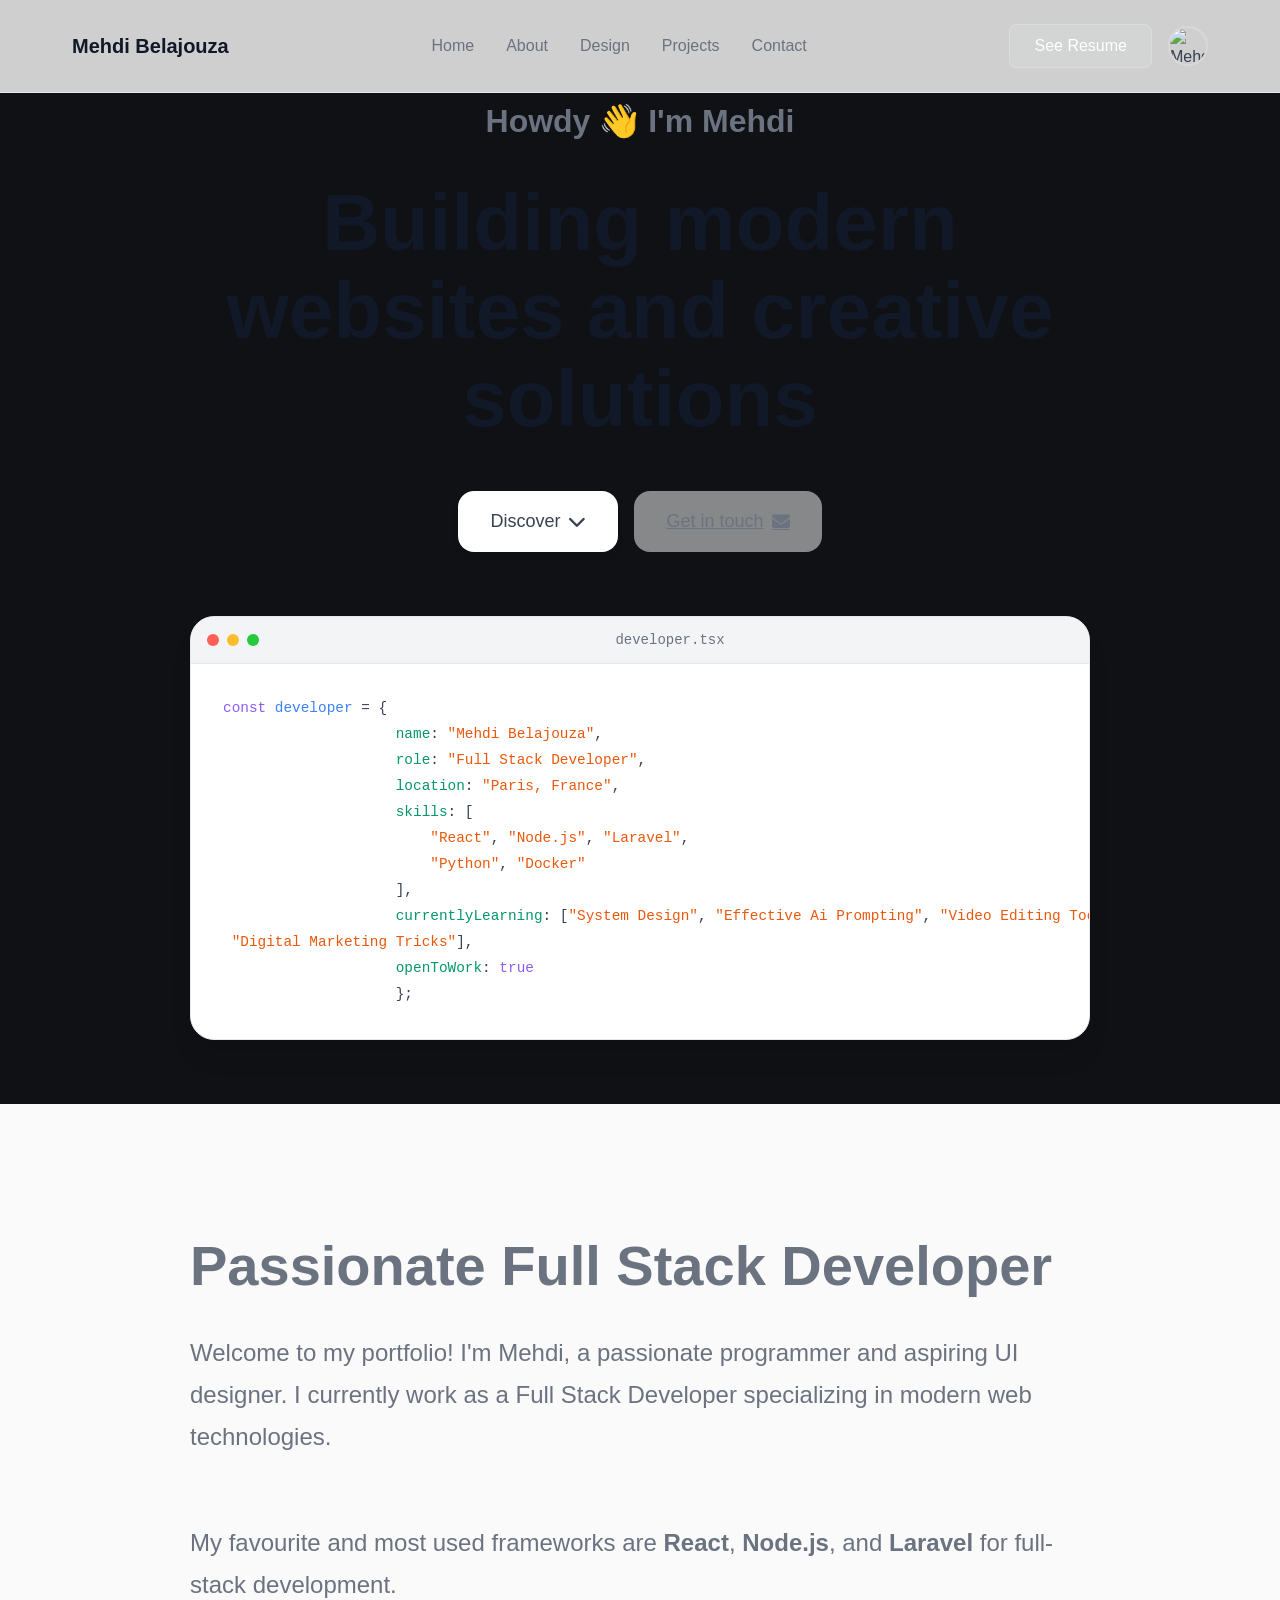
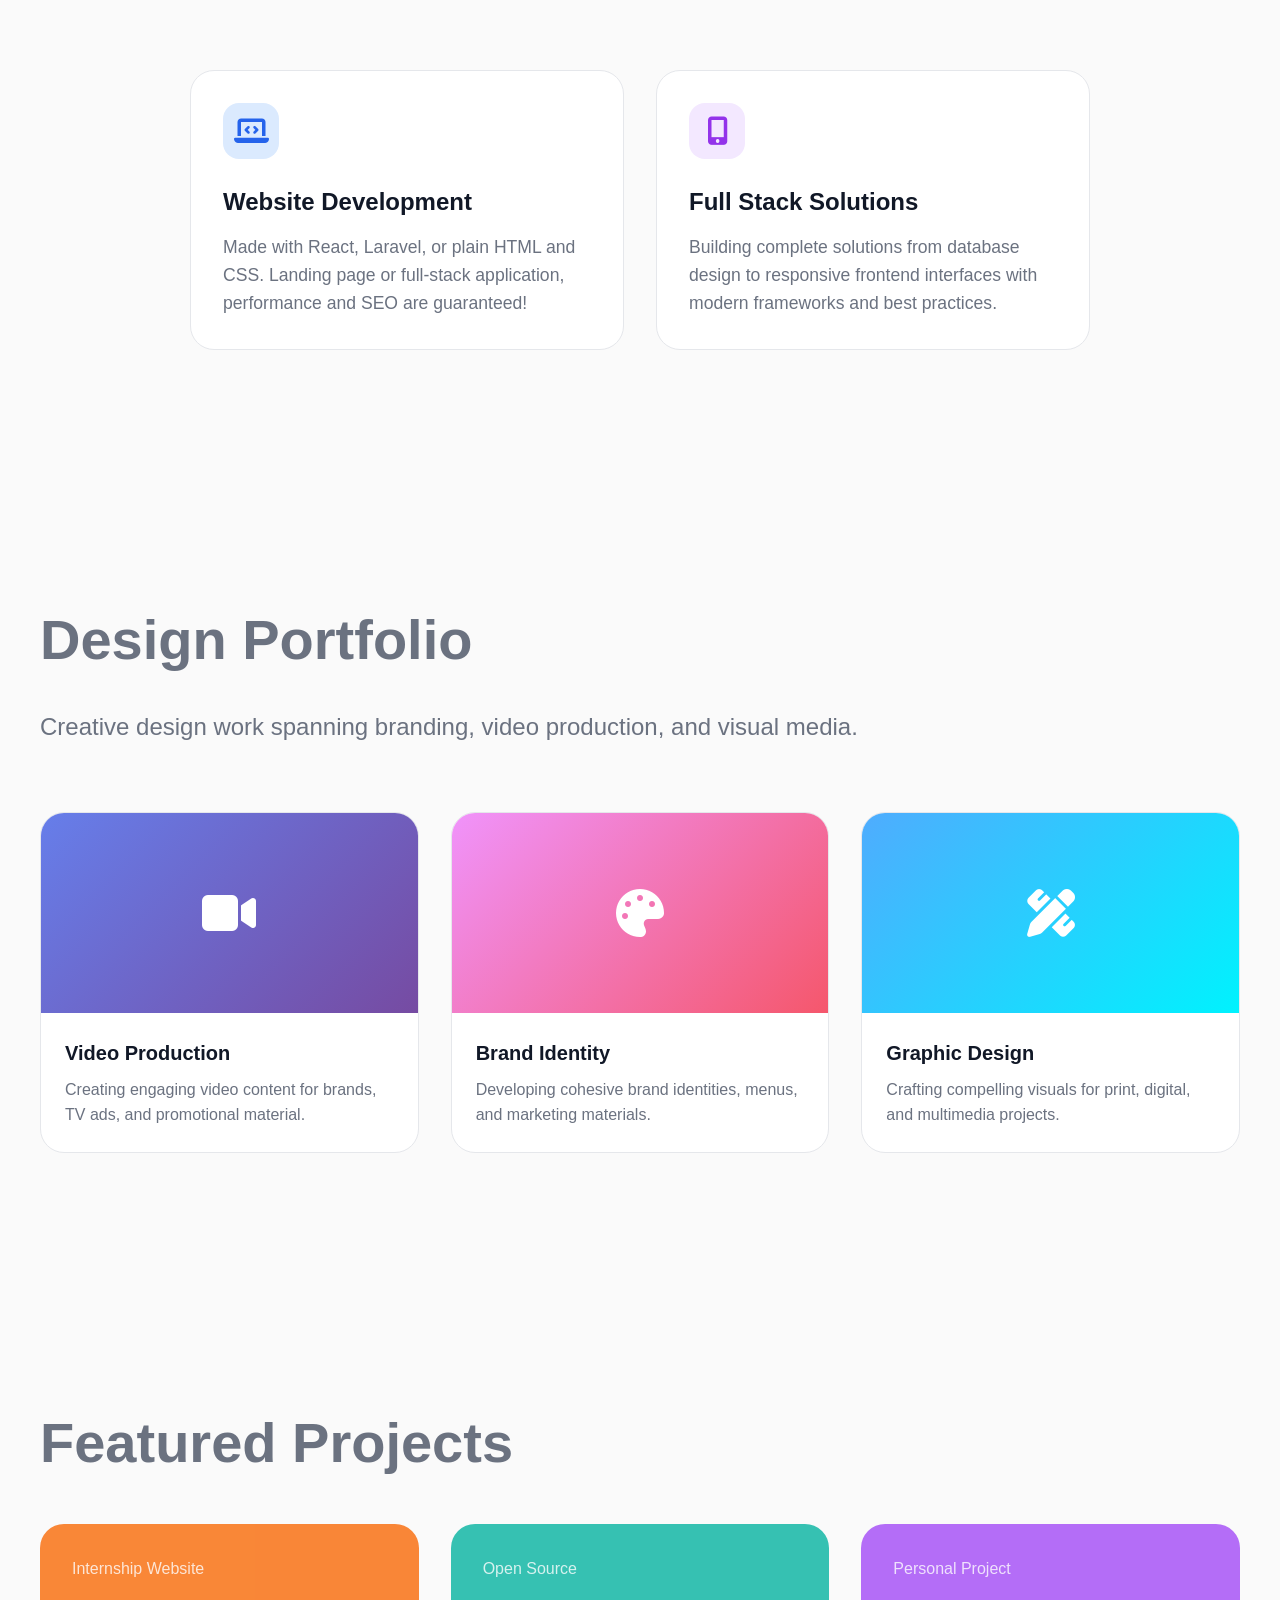
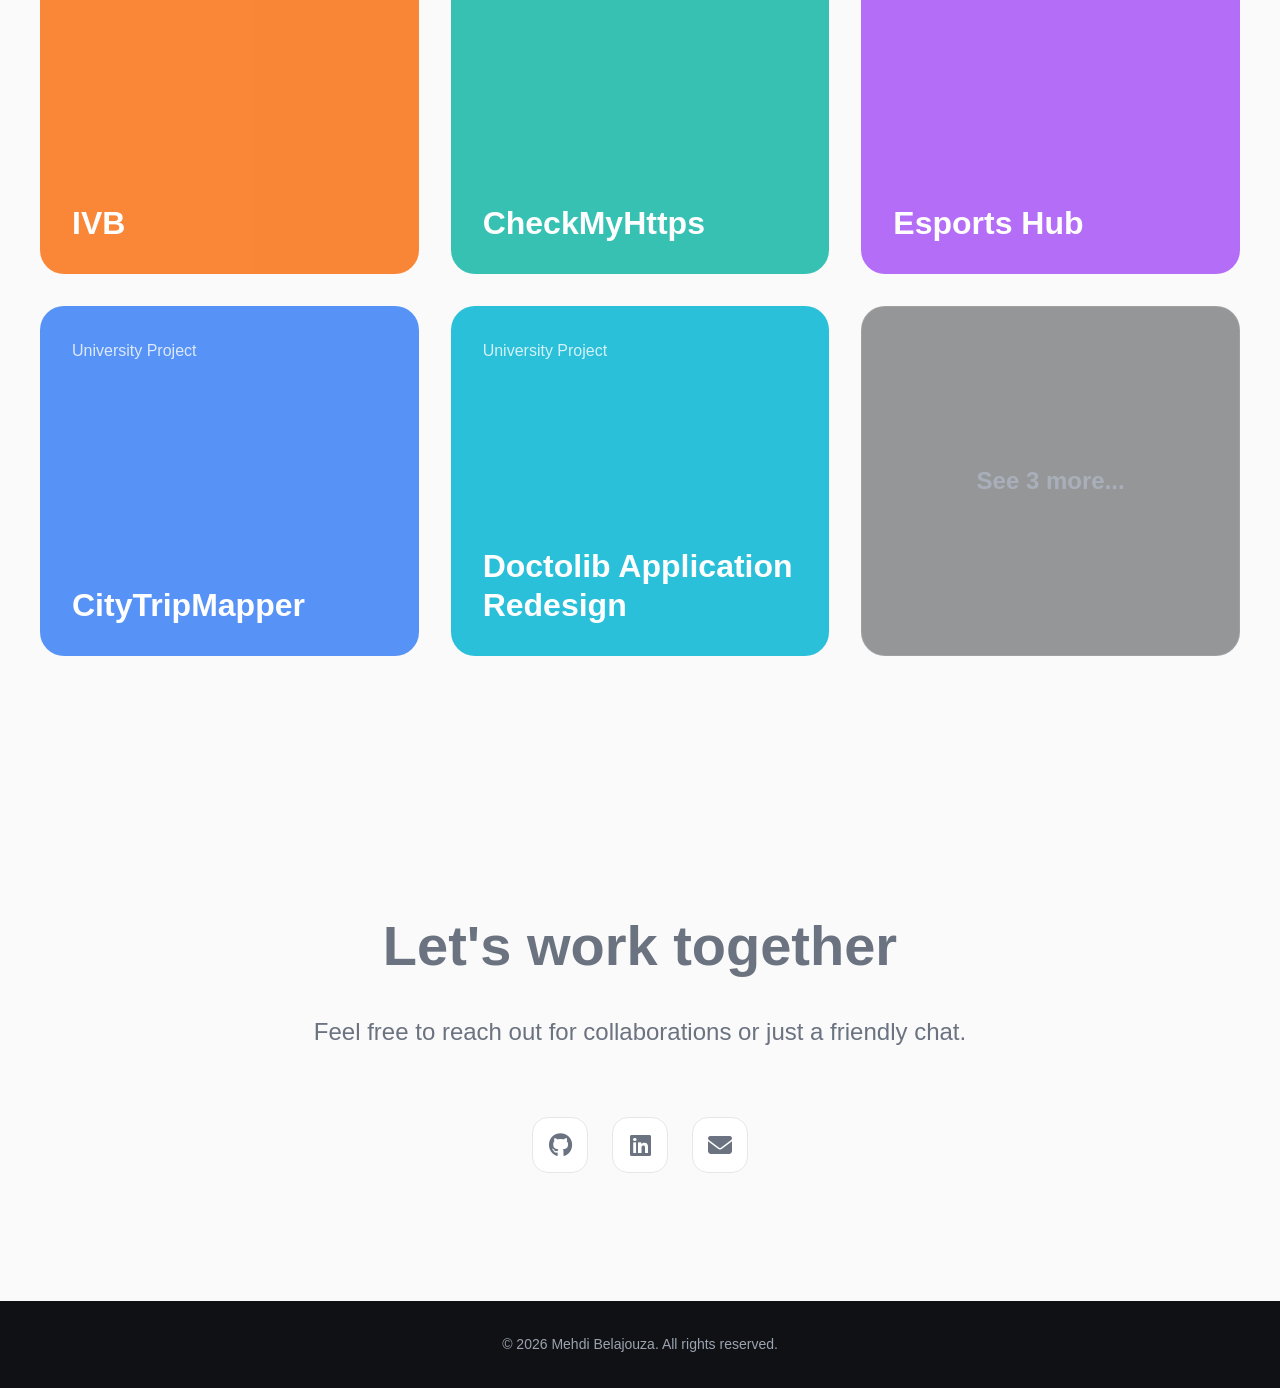
==== index.html @ 39e76308 "updating Portfolio" ====
<!DOCTYPE html>
<html lang="en">
<head>
    <meta charset="UTF-8">
    <meta name="viewport" content="width=device-width, initial-scale=1.0">
    <title>Mehdi Belajouza - Full Stack Developer</title>
    
    <!-- Font Awesome -->
    <link rel="stylesheet" href="https://cdnjs.cloudflare.com/ajax/libs/font-awesome/6.4.0/css/all.min.css">
    
    <!-- Main Stylesheet -->
    <link rel="stylesheet" href="style.css">
    
</head>
<body class="dark">
    <!-- Navigation -->
    <nav>
        <div class="nav-container">
            <div class="logo">Mehdi Belajouza</div>
            <ul class="nav-links">
                <li><a href="#home">Home</a></li>
                <li><a href="#about">About</a></li>
                <li><a href="#design">Design</a></li>
                <li><a href="projects.html">Projects</a></li>
                <li><a href="#contact">Contact</a></li>
            </ul>
            <div class="nav-actions">
                <a href="resume.html" class="btn-resume">See Resume</a>
                <img src="profile.png" alt="Mehdi Belajouza" class="profile-icon">
            </div>
        </div>
    </nav>

    <!-- Hero Section -->
    <section id="home" class="hero">
        <div class="hero-content">
            <p class="greeting">Howdy 👋 I'm Mehdi</p>
            
            <h1 class="hero-title">Building modern websites and creative solutions</h1>
            
            <div class="button-group">
                <button class="btn btn-primary" onclick="document.getElementById('about').scrollIntoView({behavior: 'smooth'})">
                    Discover
                    <i class="fas fa-chevron-down"></i>
                </button>
                <a href="mailto:belajouza@et.esiea.fr" class="btn btn-secondary">
                    Get in touch
                    <i class="fas fa-envelope"></i>
                </a>
            </div>
            
            <!-- Code Window -->
            <div class="code-window">
                <div class="window-header">
                    <div class="window-dot red"></div>
                    <div class="window-dot yellow"></div>
                    <div class="window-dot green"></div>
                    <div class="window-title">developer.tsx</div>
                </div>
                <div class="code-content">
                    <pre><span class="code-keyword">const</span> <span class="code-var">developer</span> = {
                    <span class="code-prop">name</span>: <span class="code-string">"Mehdi Belajouza"</span>,
                    <span class="code-prop">role</span>: <span class="code-string">"Full Stack Developer"</span>,
                    <span class="code-prop">location</span>: <span class="code-string">"Paris, France"</span>,
                    <span class="code-prop">skills</span>: [
                        <span class="code-string">"React"</span>, <span class="code-string">"Node.js"</span>, <span class="code-string">"Laravel"</span>,
                        <span class="code-string">"Python"</span>, <span class="code-string">"Docker"</span>
                    ],
                    <span class="code-prop">currentlyLearning</span>: [<span class="code-string">"System Design"</span>, <span class="code-string">"Effective Ai Prompting"</span>, <span class="code-string">"Video Editing Tools"</span>, <br> <span class="code-string">"Digital Marketing Tricks"</span>],
                    <span class="code-prop">openToWork</span>: <span class="code-keyword">true</span>
                    };</pre>
                </div>
            </div>
        </div>
    </section>

    <!-- About Section -->
    <section id="about" class="about">
        <div class="about-container">
            <h2 class="section-title">Passionate Full Stack Developer</h2>
            
            <p class="about-text">
                Welcome to my portfolio! I'm Mehdi, a passionate programmer and aspiring UI designer. 
                I currently work as a Full Stack Developer specializing in modern web technologies.
            </p>
            
            <p class="about-text">
                My favourite and most used frameworks are <strong>React</strong>, <strong>Node.js</strong>, 
                and <strong>Laravel</strong> for full-stack development.
            </p>
            
            <!-- Services -->
            <div class="services-grid">
                <div class="service-card">
                    <div class="service-icon icon-blue">
                        <i class="fas fa-laptop-code"></i>
                    </div>
                    <h3 class="service-title">Website Development</h3>
                    <p class="service-description">
                        Made with React, Laravel, or plain HTML and CSS. Landing page or full-stack application, 
                        performance and SEO are guaranteed!
                    </p>
                </div>
                
                <div class="service-card">
                    <div class="service-icon icon-purple">
                        <i class="fas fa-mobile-alt"></i>
                    </div>
                    <h3 class="service-title">Full Stack Solutions</h3>
                    <p class="service-description">
                        Building complete solutions from database design to responsive frontend interfaces 
                        with modern frameworks and best practices.
                    </p>
                </div>
            </div>
        </div>
    </section>

    <!-- Design Section -->
    <section id="design" class="design-section">
        <div class="design-container">
            <h2 class="section-title">Design Portfolio</h2>
            <p class="about-text">
                Creative design work spanning branding, video production, and visual media.
            </p>
            
            <div class="design-grid">
                <!-- Design Item 1 -->
                <div class="design-card">
                    <div class="design-image" style="background: linear-gradient(135deg, #667eea 0%, #764ba2 100%);">
                        <i class="fas fa-video"></i>
                    </div>
                    <div class="design-info">
                        <h3 class="design-title">Video Production</h3>
                        <p class="design-description">
                            Creating engaging video content for brands, TV ads, and promotional material.
                        </p>
                    </div>
                </div>
                
                <!-- Design Item 2 -->
                <div class="design-card">
                    <div class="design-image" style="background: linear-gradient(135deg, #f093fb 0%, #f5576c 100%);">
                        <i class="fas fa-palette"></i>
                    </div>
                    <div class="design-info">
                        <h3 class="design-title">Brand Identity</h3>
                        <p class="design-description">
                            Developing cohesive brand identities, menus, and marketing materials.
                        </p>
                    </div>
                </div>
                
                <!-- Design Item 3 -->
                <div class="design-card">
                    <div class="design-image" style="background: linear-gradient(135deg, #4facfe 0%, #00f2fe 100%);">
                        <i class="fas fa-pencil-ruler"></i>
                    </div>
                    <div class="design-info">
                        <h3 class="design-title">Graphic Design</h3>
                        <p class="design-description">
                            Crafting compelling visuals for print, digital, and multimedia projects.
                        </p>
                    </div>
                </div>
            </div>
        </div>
    </section>

    <!-- Projects Section -->
    <section id="projects" class="projects">
        <div class="projects-container">
            <h2 class="section-title">Featured Projects</h2>
            
            <div class="projects-grid">
                <!-- Project 1: IVB -->
                <a href="https://ionos.ivb.itfuture.net/" target="_blank" class="project-card" style="background-color: #f97316;">
                    <div class="category">Internship Website</div>
                    <div class="title">IVB</div>
                    <div class="description">Comprehensive voice assistant management system built on Laravel with AI-powered conversations and advanced analytics.</div>
                </a>
                <!-- Project 2: CheckMyHttps -->
                <a href="https://checkmyhttps.net/" target="_blank" class="project-card" style="background-color: #14b8a6;">
                    <div class="category">Open Source</div>
                    <div class="title">CheckMyHttps</div>
                    <div class="description">Browser extension for HTTPS security verification that helps users detect potential man-in-the-middle attacks.</div>
                </a>
                <!-- Project 3: Esports Hub -->
                <a href="https://github.com/Mehdi-Belajouza/lol-esports-hub" target="_blank" class="project-card" style="background-color: #a855f7;">
                    <div class="category">Personal Project</div>
                    <div class="title">Esports Hub</div>
                    <div class="description">Modern platform for the Tunisian Esports and MENA community providing tournament coverage, player stats, and news.</div>
                </a>
                <!-- Project 4: CityTripMapper -->
                <a href="https://github.com/CityTripMapper/CityTripMapper" target="_blank" class="project-card" style="background-color: #3b82f6;">
                    <div class="category">University Project</div>
                    <div class="title">CityTripMapper</div>
                    <div class="description">Tourist guide platform with microservices architecture. Built with React, Node.js, and MongoDB.</div>
                </a>
                <!-- Project 5: Doctolib UI/UX -->
                <a href="#" class="project-card" style="background-color: #06b6d4;">
                    <div class="category">University Project</div>
                    <div class="title">Doctolib Application Redesign</div>
                    <div class="description">Improved interface concept for Doctolib application optimized for mobile devices.</div>
                </a>
                <!-- View All Projects -->
                <a href="projects.html" class="project-card project-card-more">
                    <div>See 3 more...</div>
                </a>
            </div>
        </div>
    </section>

    <!-- Contact Section -->
    <section id="contact" class="contact">
        <div class="contact-container">
            <h2 class="section-title">Let's work together</h2>
            <p class="about-text">
                Feel free to reach out for collaborations or just a friendly chat.
            </p>
            
            <div class="contact-links">
                <a href="https://github.com/Mehdi-Belajouza" target="_blank" class="contact-link">
                    <i class="fab fa-github"></i>
                </a>
                <a href="https://www.linkedin.com/in/mehdi-belajouza/" target="_blank" class="contact-link">
                    <i class="fab fa-linkedin"></i>
                </a>
                <a href="mailto:belajouza@et.esiea.fr" class="contact-link">
                    <i class="fas fa-envelope"></i>
                </a>
            </div>
        </div>
    </section>

    <footer>
        <p>&copy; 2026 Mehdi Belajouza. All rights reserved.</p>
    </footer>

    <script>
        // Smooth scrolling for navigation
        document.querySelectorAll('a[href^="#"]').forEach(anchor => {
            anchor.addEventListener('click', function (e) {
                e.preventDefault();
                const target = document.querySelector(this.getAttribute('href'));
                if (target) {
                    target.scrollIntoView({ behavior: 'smooth', block: 'start' });
                }
            });
        });
    </script>
    
    <!-- Main Script -->
    <script src="script.js"></script>
</body>
</html>
---- style.css ----
/* Global Styles */
* {
    margin: 0;
    padding: 0;
    box-sizing: border-box;
}

body {
    font-family: -apple-system, BlinkMacSystemFont, 'Inter', 'Segoe UI', 'Roboto', sans-serif;
    background-color: #fafafa;
    color: #374151;
    line-height: 1.6;
    transition: background-color 0.5s, color 0.5s;
}

body.dark {
    background-color: #0f1115;
    color: #cbd5e1;
}

/* Navigation */
nav {
    position: fixed;
    top: 0;
    width: 100%;
    background: rgba(255, 255, 255, 0.8);
    backdrop-filter: blur(10px);
    border-bottom: 1px solid #e5e7eb;
    z-index: 1000;
    transition: background-color 0.3s, border-color 0.3s;
}

body.dark nav {
    background: rgba(15, 17, 21, 0.7);
    border-bottom: 1px solid rgba(255, 255, 255, 0.1);
}

.nav-container {
    max-width: 1200px;
    margin: 0 auto;
    padding: 1.5rem 2rem;
    display: flex;
    justify-content: space-between;
    align-items: center;
}

.logo {
    font-size: 1.25rem;
    font-weight: 700;
    color: #111827;
}

body.dark .logo {
    color: #fff;
}

.nav-links {
    display: flex;
    gap: 2rem;
    list-style: none;
}

.nav-links a {
    color: #6b7280;
    text-decoration: none;
    font-weight: 500;
    transition: color 0.2s;
}

.nav-links a:hover {
    color: #111827;
}

body.dark .nav-links a {
    color: #9ca3af;
}

body.dark .nav-links a:hover {
    color: #fff;
}

.nav-actions {
    display: flex;
    align-items: center;
    gap: 1rem;
}

.btn-resume {
    padding: 0.5rem 1.5rem;
    background: rgba(255, 255, 255, 0.1);
    color: #fff;
    text-decoration: none;
    border-radius: 0.5rem;
    border: 1px solid rgba(255, 255, 255, 0.2);
    font-weight: 500;
    transition: all 0.2s;
}

.btn-resume:hover {
    background: rgba(255, 255, 255, 0.2);
}

.profile-icon {
    width: 40px;
    height: 40px;
    border-radius: 50%;
    object-fit: cover;
    border: 2px solid rgba(255, 255, 255, 0.2);
}

/* Hero Section */
.hero {
    min-height: 100vh;
    display: flex;
    align-items: center;
    justify-content: center;
    padding: 6rem 2rem 4rem;
    position: relative;
    overflow: hidden;
}

body.dark .hero::before {
    content: '';
    position: absolute;
    top: 0;
    left: 0;
    right: 0;
    bottom: 0;
    background: radial-gradient(ellipse at top, rgba(59, 130, 246, 0.15), transparent 60%),
                radial-gradient(ellipse at bottom, rgba(236, 72, 153, 0.15), transparent 70%);
    z-index: -1;
}

.hero-content {
    max-width: 900px;
    text-align: center;
}

.greeting {
    font-size: 2rem;
    font-weight: 700;
    color: #6b7280;
    margin-bottom: 2rem;
}

body.dark .greeting {
    color: #9ca3af;
}

.hero-title {
    font-size: 5rem;
    font-weight: 700;
    color: #111827;
    line-height: 1.1;
    margin-bottom: 3rem;
}

body.dark .hero-title {
    color: #fff;
}

@media (max-width: 768px) {
    .hero-title {
        font-size: 2.5rem;
    }
}

.button-group {
    display: flex;
    gap: 1rem;
    justify-content: center;
    margin-bottom: 4rem;
}

.btn {
    padding: 1rem 2rem;
    font-size: 1.125rem;
    font-weight: 500;
    border-radius: 1rem;
    border: none;
    cursor: pointer;
    transition: all 0.2s;
    display: inline-flex;
    align-items: center;
    gap: 0.5rem;
}

.btn-primary {
    background: white;
    color: #374151;
    box-shadow: 0 4px 6px -1px rgba(0, 0, 0, 0.1);
}

body.dark .btn-primary {
    background: rgba(255, 255, 255, 0.1);
    color: #fff;
    border: 1px solid rgba(255, 255, 255, 0.2);
}

.btn-primary:hover {
    transform: translateY(-2px);
    box-shadow: 0 10px 15px -3px rgba(0, 0, 0, 0.1);
}

body.dark .btn-primary:hover {
    background: rgba(255, 255, 255, 0.2);
}

.btn-secondary {
    background: rgba(255, 255, 255, 0.5);
    color: #6b7280;
}

body.dark .btn-secondary {
    background: transparent;
    color: #9ca3af;
    border: 1px solid rgba(255, 255, 255, 0.2);
}

.btn-secondary:hover {
    background: white;
}

body.dark .btn-secondary:hover {
    background: rgba(255, 255, 255, 0.1);
    color: #fff;
}

/* Code Window */
.code-window {
    background: white;
    border-radius: 1.5rem;
    border: 1px solid #e5e7eb;
    box-shadow: 0 20px 25px -5px rgba(0, 0, 0, 0.1);
    overflow: hidden;
}

body.dark .code-window {
    background: rgba(15, 17, 21, 0.5);
    border: 1px solid rgba(255, 255, 255, 0.1);
    backdrop-filter: blur(16px);
}

.window-header {
    background: #f3f4f6;
    padding: 0.75rem 1rem;
    display: flex;
    align-items: center;
    gap: 0.5rem;
    border-bottom: 1px solid #e5e7eb;
}

body.dark .window-header {
    background: rgba(255, 255, 255, 0.05);
    border-bottom: 1px solid rgba(255, 255, 255, 0.1);
}

.window-dot {
    width: 12px;
    height: 12px;
    border-radius: 50%;
}

.window-dot.red { background: #ff5f56; }
.window-dot.yellow { background: #ffbd2e; }
.window-dot.green { background: #27c93f; }

.window-title {
    flex: 1;
    text-align: center;
    font-size: 0.875rem;
    color: #6b7280;
    font-family: monospace;
}

body.dark .window-title {
    color: #9ca3af;
}

.code-content {
    padding: 2rem;
    font-family: 'SF Mono', Monaco, monospace;
    font-size: 0.9rem;
    line-height: 1.8;
    text-align: left;
}

.code-keyword { color: #8b5cf6; }
.code-var { color: #3b82f6; }
.code-prop { color: #059669; }
.code-string { color: #ea580c; }

body.dark .code-keyword { color: #a78bfa; }
body.dark .code-var { color: #93c5fd; }
body.dark .code-prop { color: #34d399; }
body.dark .code-string { color: #fb923c; }

/* About Section */
.about {
    padding: 8rem 2rem;
    background: #fafafa;
}

body.dark .about {
    background: transparent;
}

.about-container {
    max-width: 900px;
    margin: 0 auto;
}

.section-title {
    font-size: 3.5rem;
    font-weight: 700;
    color: #6b7280;
    line-height: 1.2;
    margin-bottom: 2rem;
}

body.dark .section-title {
    color: #fff;
}

.about-text {
    font-size: 1.5rem;
    color: #6b7280;
    line-height: 1.75;
    margin-bottom: 4rem;
}

body.dark .about-text {
    color: #9ca3af;
}

.services-grid {
    display: grid;
    grid-template-columns: repeat(auto-fit, minmax(300px, 1fr));
    gap: 2rem;
    margin-top: 3rem;
}

.service-card {
    background: white;
    padding: 2rem;
    border-radius: 1.5rem;
    border: 1px solid #e5e7eb;
    transition: all 0.3s;
}

body.dark .service-card {
    background: rgba(15, 17, 21, 0.5);
    border: 1px solid rgba(255, 255, 255, 0.1);
    backdrop-filter: blur(16px);
}

.service-card:hover {
    transform: translateY(-4px);
    box-shadow: 0 20px 25px -5px rgba(0, 0, 0, 0.1);
}

body.dark .service-card:hover {
    background: rgba(30, 33, 39, 0.7);
}

.service-icon {
    width: 3.5rem;
    height: 3.5rem;
    border-radius: 1rem;
    display: flex;
    align-items: center;
    justify-content: center;
    font-size: 1.75rem;
    margin-bottom: 1.5rem;
}

.icon-blue {
    background: #dbeafe;
    color: #2563eb;
}

body.dark .icon-blue {
    background: rgba(59, 130, 246, 0.1);
    color: #60a5fa;
}

.icon-purple {
    background: #f3e8ff;
    color: #9333ea;
}

body.dark .icon-purple {
    background: rgba(168, 85, 247, 0.1);
    color: #c084fc;
}

.service-title {
    font-size: 1.5rem;
    font-weight: 700;
    color: #111827;
    margin-bottom: 0.75rem;
}

body.dark .service-title {
    color: #fff;
}

.service-description {
    font-size: 1.1rem;
    color: #6b7280;
    line-height: 1.6;
}

body.dark .service-description {
    color: #9ca3af;
}

/* Design Section */
.design-section {
    padding: 8rem 2rem;
    background: #fafafa;
}

body.dark .design-section {
    background: transparent;
}

.design-container {
    max-width: 1200px;
    margin: 0 auto;
}

.design-grid {
    display: grid;
    grid-template-columns: repeat(auto-fit, minmax(300px, 1fr));
    gap: 2rem;
    margin-top: 3rem;
}

.design-card {
    background: white;
    border-radius: 1.5rem;
    border: 1px solid #e5e7eb;
    overflow: hidden;
    transition: all 0.3s;
}

body.dark .design-card {
    background: rgba(15, 17, 21, 0.5);
    border: 1px solid rgba(255, 255, 255, 0.1);
    backdrop-filter: blur(16px);
}

.design-card:hover {
    transform: translateY(-4px);
    box-shadow: 0 20px 25px -5px rgba(0, 0, 0, 0.1);
}

body.dark .design-card:hover {
    background: rgba(30, 33, 39, 0.7);
}

.design-image {
    height: 200px;
    display: flex;
    align-items: center;
    justify-content: center;
    font-size: 3rem;
    color: white;
    overflow: hidden;
}

.design-image img {
    width: 100%;
    height: 100%;
    object-fit: contain;
}

.design-info {
    padding: 1.5rem;
}

.design-title {
    font-size: 1.25rem;
    font-weight: 700;
    color: #111827;
    margin-bottom: 0.5rem;
}

body.dark .design-title {
    color: #fff;
}

.design-description {
    font-size: 1rem;
    color: #6b7280;
    line-height: 1.6;
}

body.dark .design-description {
    color: #9ca3af;
}

/* Projects Section */
.projects {
    padding: 8rem 2rem;
    background: #fafafa;
}

body.dark .projects {
    background: transparent;
}

.projects-container {
    max-width: 1200px;
    margin: 0 auto;
}

.projects-grid {
    display: grid;
    grid-template-columns: repeat(auto-fit, minmax(350px, 1fr));
    gap: 2rem;
    margin-top: 3rem;
}

@media (max-width: 768px) {
    .projects-grid {
        grid-template-columns: 1fr;
    }
}

.project-card {
    border-radius: 1.5rem;
    overflow: hidden;
    transition: all 0.3s;
    text-decoration: none;
    color: inherit;
    display: flex;
    flex-direction: column;
    justify-content: space-between;
    min-height: 350px;
    padding: 2rem;
    opacity: 0.85;
    position: relative;
}

.project-card:hover {
    transform: translateY(-6px);
    opacity: 1;
}

.project-card .description {
    position: absolute;
    top: 50%;
    left: 50%;
    transform: translate(-50%, -50%);
    /* background: rgba(0,0,0,0.85); */
    color: white;
    padding: 2rem;
    border-radius: 1rem;
    width: 80%;
    text-align: center;
    font-size: 1.1rem;
    opacity: 12%;
    visibility: hidden;
    transition: opacity 0.3s ease-in-out, visibility 0.3s ease-in-out;
}

.project-card:hover .description {
    opacity: 1;
    visibility: visible;
}


.project-card .category {
    font-size: 1rem;
    color: rgba(255, 255, 255, 0.8);
}

.project-card .title {
    font-size: 2rem;
    font-weight: 700;
    line-height: 1.2;
    color: #fff;
}

.project-card-more {
    align-items: center;
    justify-content: center;
    font-size: 1.5rem;
    font-weight: 700;
    color: #9ca3af;
    background-color: rgba(15, 17, 21, 0.5);
    border: 1px solid rgba(255, 255, 255, 0.1);
}

.project-card-more:hover {
    background: rgba(30, 33, 39, 0.7);
    color: #fff;
}


/* Contact Section */
.contact {
    padding: 8rem 2rem;
    background: #fafafa;
    text-align: center;
}

body.dark .contact {
    background: transparent;
}

.contact-container {
    max-width: 700px;
    margin: 0 auto;
}

.contact-links {
    display: flex;
    justify-content: center;
    gap: 1.5rem;
    margin-top: 2rem;
}

.contact-link {
    width: 3.5rem;
    height: 3.5rem;
    display: flex;
    align-items: center;
    justify-content: center;
    background: white;
    border: 1px solid #e5e7eb;
    border-radius: 1rem;
    color: #6b7280;
    font-size: 1.5rem;
    text-decoration: none;
    transition: all 0.2s;
}

body.dark .contact-link {
    background: rgba(15, 17, 21, 0.5);
    border: 1px solid rgba(255, 255, 255, 0.1);
    color: #9ca3af;
}

.contact-link:hover {
    transform: translateY(-2px);
    box-shadow: 0 10px 15px -3px rgba(0, 0, 0, 0.1);
    color: #3b82f6;
}

body.dark .contact-link:hover {
    background: rgba(30, 33, 39, 0.7);
    color: #fff;
}

footer {
    padding: 2rem;
    text-align: center;
    color: #9ca3af;
    font-size: 0.875rem;
}

body.dark footer {
    color: #64748b;
}

/* Projects Page Header */
.projects-header {
    padding: 10rem 2rem 4rem;
    text-align: center;
    max-width: 900px;
    margin: 0 auto;
}

.back-link {
    display: inline-flex;
    align-items: center;
    gap: 0.625rem;
    color: #9ca3af;
    text-decoration: none;
    font-weight: 500;
    margin-top: 2rem;
    padding: 0.875rem 1.75rem;
    border: 1.5px solid rgba(255, 255, 255, 0.1);
    border-radius: 3rem;
    transition: all 0.3s cubic-bezier(0.4, 0, 0.2, 1);
    backdrop-filter: blur(10px);
    background: rgba(255, 255, 255, 0.03);
}

.back-link:hover {
    background: rgba(255, 255, 255, 0.08);
    color: #fff;
    transform: translateY(-2px);
    box-shadow: 0 8px 16px rgba(0, 0, 0, 0.1);
}

/* Resume Page Styles */
.resume-body {
    background: #000;
    color: #fff;
    padding: 2rem;
    font-family: -apple-system, BlinkMacSystemFont, 'Inter', 'Segoe UI', 'Roboto', sans-serif;
}

.resume-container {
    max-width: 1200px;
    margin: 0 auto;
}

.resume-header {
    border-bottom: 2px solid #333;
    padding-bottom: 2rem;
    margin-bottom: 3rem;
}

.resume-header-top {
    display: flex;
    justify-content: space-between;
    align-items: flex-start;
    margin-bottom: 1rem;
}

.btn-download-pdf {
    background: #e11d48;
    color: white;
    border: none;
    padding: 0.75rem 1.5rem;
    border-radius: 9999px;
    font-weight: 600;
    cursor: pointer;
    display: flex;
    align-items: center;
    gap: 0.5rem;
    transition: all 0.2s;
}

.btn-download-pdf:hover {
    background: #be123c;
}

.resume-profile {
    display: flex;
    align-items: center;
    gap: 1.5rem;
    margin-bottom: 1rem;
}

.resume-photo {
    width: 60px;
    height: 60px;
    border-radius: 50%;
    object-fit: cover;
}

.resume-name {
    font-size: 2rem;
    font-weight: 700;
    margin: 0;
}

.resume-role {
    font-size: 1rem;
    color: #9ca3af;
    margin: 0;
}

.resume-contact-info {
    display: flex;
    flex-wrap: wrap;
    gap: 1.5rem;
    margin: 1rem 0;
}

.resume-contact-info a {
    color: #60a5fa;
    text-decoration: none;
    display: flex;
    align-items: center;
    gap: 0.5rem;
}

.resume-contact-info a:hover {
    color: #93c5fd;
}

.resume-bio {
    color: #9ca3af;
    line-height: 1.6;
    margin: 1.5rem 0;
}

.btn-back-home {
    display: inline-flex;
    align-items: center;
    gap: 0.5rem;
    color: #fff;
    background: rgba(255, 255, 255, 0.1);
    padding: 0.75rem 1.5rem;
    border-radius: 0.5rem;
    text-decoration: none;
    border: 1px solid rgba(255, 255, 255, 0.2);
    margin-top: 1rem;
    transition: all 0.2s;
}

.btn-back-home:hover {
    background: rgba(255, 255, 255, 0.2);
}

.resume-content {
    display: grid;
    grid-template-columns: 1.5fr 1fr;
    gap: 3rem;
}

.resume-section {
    margin-bottom: 2rem;
}

.resume-section-title {
    font-size: 1.5rem;
    font-weight: 700;
    margin-bottom: 1.5rem;
    color: #fff;
}

.resume-subsection-title {
    font-size: 1.125rem;
    font-weight: 600;
    margin: 1.5rem 0 1rem;
    color: #fff;
}

.resume-item {
    margin-bottom: 2rem;
}

.resume-item-title {
    font-size: 1.125rem;
    font-weight: 700;
    color: #fff;
    margin-bottom: 0.25rem;
}

.resume-item-subtitle {
    font-size: 0.9rem;
    color: #9ca3af;
    margin-bottom: 0.5rem;
}

.resume-item-description {
    font-size: 0.95rem;
    color: #cbd5e1;
    line-height: 1.6;
    margin-bottom: 0.5rem;
}

.resume-list {
    list-style: none;
    padding-left: 0;
    margin-top: 0.75rem;
}

.resume-list li {
    position: relative;
    padding-left: 1.25rem;
    margin-bottom: 0.5rem;
    color: #cbd5e1;
    font-size: 0.9rem;
    line-height: 1.5;
}

.resume-list li:before {
    content: "–";
    position: absolute;
    left: 0;
    color: #9ca3af;
}

.resume-achievement-list {
    list-style: none;
    padding-left: 0;
}

.resume-achievement-list li {
    padding: 0.5rem 0;
    color: #cbd5e1;
    font-size: 0.9rem;
}

.resume-tags {
    display: flex;
    flex-wrap: wrap;
    gap: 0.75rem;
}

.resume-tag {
    background: rgba(255, 255, 255, 0.1);
    padding: 0.5rem 1rem;
    border-radius: 0.5rem;
    font-size: 0.875rem;
    color: #cbd5e1;
}

.resume-skills-grid {
    display: grid;
    grid-template-columns: 1fr 1fr;
    gap: 0.75rem;
}

.resume-skill-category {
    display: flex;
    flex-direction: column;
    gap: 0.75rem;
}

@media (max-width: 768px) {
    .resume-content {
        grid-template-columns: 1fr;
    }
    
    .resume-skills-grid {
        grid-template-columns: 1fr;
    }
}

/* Projects Page - Large Card Layout */
.projects-list {
    display: flex;
    flex-direction: column;
    gap: 2rem;
}

.project-card-large {
    display: flex;
    align-items: center;
    justify-content: space-between;
    background: linear-gradient(135deg, #5eead4 0%, #0d9488 100%);
    border-radius: 3rem;
    padding: 4rem;
    text-decoration: none;
    color: white;
    transition: all 0.4s cubic-bezier(0.4, 0, 0.2, 1);
    min-height: 520px;
    position: relative;
    overflow: visible;
    gap: 2.5rem;
}

.project-card-large::before {
    content: '';
    position: absolute;
    inset: 0;
    background: radial-gradient(
        circle 180px at 90% 10%, 
        rgba(255, 255, 255, 0.08), 
        transparent 70%
    );
    pointer-events: none;
}

.project-card-large:nth-child(2) {
    background: linear-gradient(135deg, #c084fc 0%, #7c3aed 100%);
}

.project-card-large:nth-child(3) {
    background: linear-gradient(135deg, #fb7185 0%, #be123c 100%);
}

.project-card-large:nth-child(4) {
    background: linear-gradient(135deg, #38bdf8 0%, #0284c7 100%);
}

.project-card-large:nth-child(5) {
    background: linear-gradient(135deg, #fbbf24 0%, #d97706 100%);
}

.project-card-large:nth-child(6) {
    background: linear-gradient(135deg, #f472b6 0%, #db2777 100%);
}

.project-card-large:nth-child(7) {
    background: linear-gradient(135deg, #a78bfa 0%, #6366f1 100%);
}

.project-card-large:nth-child(8) {
    background: linear-gradient(135deg, #34d399 0%, #059669 100%);
}

.project-card-large:hover {
    transform: translateY(-12px) scale(1.01);
    box-shadow: 0 30px 60px rgba(0, 0, 0, 0.25);
}

.project-content-left {
    display: flex;
    flex-direction: column;
    gap: 1.5rem;
    position: relative;
    z-index: 2;
    flex: 1;
    max-width: 48%;
}

.project-badge-large {
    display: inline-block;
    background: rgba(255, 255, 255, 0.25);
    backdrop-filter: blur(10px);
    padding: 0.625rem 1.25rem;
    border-radius: 2rem;
    font-size: 0.7rem;
    font-weight: 600;
    letter-spacing: 0.1em;
    text-transform: uppercase;
    width: fit-content;
    border: 1px solid rgba(255, 255, 255, 0.3);
}

.project-category-large {
    font-size: 0.95rem;
    color: rgba(255, 255, 255, 0.85);
    font-weight: 500;
    letter-spacing: 0.02em;
}

.project-title-large {
    font-size: 3rem;
    font-weight: 700;
    margin: 0;
    line-height: 1.15;
    letter-spacing: -0.02em;
}

.project-description-large {
    font-size: 1.0625rem;
    line-height: 1.7;
    color: rgba(255, 255, 255, 0.9);
    font-weight: 400;
}

.project-tech-stack {
    display: flex;
    gap: 0.875rem;
    font-size: 1.5rem;
    margin: 0.5rem 0;
}

.project-tech-stack i {
    opacity: 0.75;
    transition: all 0.2s;
}

.project-tech-stack i:hover {
    opacity: 1;
    transform: translateY(-2px);
}

.project-buttons {
    display: flex;
    gap: 0.875rem;
    margin-top: 1.5rem;
}

.btn-project {
    padding: 0.875rem 1.75rem;
    border-radius: 3rem;
    border: 1.5px solid rgba(255, 255, 255, 0.3);
    font-weight: 500;
    cursor: pointer;
    display: inline-flex;
    align-items: center;
    gap: 0.625rem;
    transition: all 0.3s cubic-bezier(0.4, 0, 0.2, 1);
    font-size: 0.9375rem;
    backdrop-filter: blur(10px);
}

.btn-private {
    background: rgba(255, 255, 255, 0.15);
    color: white;
}

.btn-private:hover {
    background: rgba(255, 255, 255, 0.25);
    transform: translateY(-2px);
    box-shadow: 0 8px 16px rgba(0, 0, 0, 0.15);
}

.btn-github {
    background: rgba(255, 255, 255, 0.15);
    color: white;
}

.btn-github:hover {
    background: rgba(255, 255, 255, 0.25);
    transform: translateY(-2px);
    box-shadow: 0 8px 16px rgba(0, 0, 0, 0.15);
}

.btn-live {
    background: rgba(255, 255, 255, 0.2);
    color: white;
}

.btn-live:hover {
    background: rgba(255, 255, 255, 0.3);
    transform: translateY(-2px);
    box-shadow: 0 8px 16px rgba(0, 0, 0, 0.15);
}

.project-preview {
    position: relative;
    flex-shrink: 0;
    z-index: 1;
    perspective: 1500px;
    display: flex;
    align-items: center;
    justify-content: center;
}

/* Default sizing for website mockups */
.project-preview img {
    width: 580px;
    height: auto;
    object-fit: contain;
    transition: all 0.4s cubic-bezier(0.4, 0, 0.2, 1);
    transform: perspective(1400px) rotateY(-10deg) rotateX(4deg);
    border: 5px solid rgba(255, 255, 255, 0.6);
    border-radius: 1.5rem;
    box-shadow: 
        -35px 25px 70px rgba(0, 0, 0, 0.35),
        -18px 12px 35px rgba(0, 0, 0, 0.25),
        inset 0 2px 0 rgba(255, 255, 255, 0.7);
    background: transparent;
}

/* Smaller sizing for mobile/design/tall mockups (keeps Doctolib consistent) */
.project-preview img[src*="phone"],
.project-preview img[src*="mobile"],
.project-preview img[src*="design"],
.project-preview img[src*="Doctolib"] {
    width: 420px;
}

.project-card-large:hover .project-preview img {
    transform: perspective(1400px) rotateY(-5deg) rotateX(2deg) scale(1.04);
    box-shadow: 
        -40px 30px 80px rgba(0, 0, 0, 0.4),
        -22px 15px 45px rgba(0, 0, 0, 0.3),
        inset 0 2px 0 rgba(255, 255, 255, 0.8);
}

@media (max-width: 968px) {
    .project-card-large {
        flex-direction: column;
        padding: 2.5rem;
        border-radius: 2rem;
        min-height: auto;
        gap: 2rem;
        overflow: hidden;
    }
    
    .project-content-left {
        max-width: 100%;
    }
    
    .project-title-large {
        font-size: 2.25rem;
    }
    
    .project-preview {
        width: 100%;
        height: auto;
        max-height: 300px;
    }
    
    .project-preview img {
        transform: perspective(1000px) rotateY(0deg) rotateX(0deg);
        border: 3px solid rgba(255, 255, 255, 0.4);
    }
    
    .project-card-large:hover .project-preview img {
        transform: perspective(1000px) rotateY(0deg) rotateX(0deg) scale(1.02);
    }
    
    .btn-project {
        padding: 0.75rem 1.5rem;
        font-size: 0.875rem;
    }
}

/* Menu Design Gallery - Modern Bento Grid */
.menu-gallery {
    display: grid;
    grid-template-columns: repeat(auto-fit, minmax(320px, 1fr));
    gap: 2rem;
    margin-top: 3rem;
    margin-bottom: 4rem;
    padding: 2rem;
    max-width: 1400px;
    margin-left: auto;
    margin-right: auto;
}

.menu-item {
    position: relative;
    border-radius: 16px;
    overflow: hidden;
    background: #ffffff;
    box-shadow: 
        0 4px 6px rgba(0, 0, 0, 0.07),
        0 1px 3px rgba(0, 0, 0, 0.06);
    cursor: pointer;
    transition: all 0.4s cubic-bezier(0.4, 0, 0.2, 1);
    border: 1px solid rgba(0, 0, 0, 0.08);
    aspect-ratio: 3/4;
}

.menu-item:hover {
    transform: translateY(-8px) scale(1.02);
    box-shadow: 
        0 20px 40px rgba(0, 0, 0, 0.15),
        0 10px 20px rgba(0, 0, 0, 0.1);
    border-color: rgba(0, 0, 0, 0.12);
}

.menu-item img {
    width: 100%;
    height: 100%;
    object-fit: cover;
    display: block;
    transition: all 0.4s cubic-bezier(0.4, 0, 0.2, 1);
}

.menu-item:hover img {
    transform: scale(1.05);
}

.menu-overlay {
    position: absolute;
    bottom: 0;
    left: 0;
    right: 0;
    background: linear-gradient(
        to top,
        rgba(0, 0, 0, 0.85) 0%,
        rgba(0, 0, 0, 0.5) 50%,
        transparent 100%
    );
    padding: 2rem 1.5rem 1.5rem;
    opacity: 0;
    transition: opacity 0.4s cubic-bezier(0.4, 0, 0.2, 1);
    display: flex;
    flex-direction: column;
    align-items: center;
    gap: 0.5rem;
}

.menu-item:hover .menu-overlay {
    opacity: 1;
}

.menu-overlay .view-icon {
    font-size: 2rem;
    animation: pulse 2s ease-in-out infinite;
}

@keyframes pulse {
    0%, 100% {
        transform: scale(1);
        opacity: 0.9;
    }
    50% {
        transform: scale(1.1);
        opacity: 1;
    }
}

.menu-overlay .menu-title {
    color: #ffffff;
    font-size: 1.1rem;
    font-weight: 600;
    text-align: center;
    text-shadow: 0 2px 8px rgba(0, 0, 0, 0.5);
}

/* Lightbox Styles */
.lightbox {
    display: none;
    position: fixed;
    top: 0;
    left: 0;
    width: 100%;
    height: 100%;
    background: rgba(0, 0, 0, 0.95);
    z-index: 10000;
    backdrop-filter: blur(10px);
    animation: fadeIn 0.3s ease;
}

.lightbox.active {
    display: flex;
    align-items: center;
    justify-content: center;
}

@keyframes fadeIn {
    from {
        opacity: 0;
    }
    to {
        opacity: 1;
    }
}

.lightbox-content {
    position: relative;
    max-width: 90%;
    max-height: 90vh;
    animation: zoomIn 0.3s cubic-bezier(0.4, 0, 0.2, 1);
}

@keyframes zoomIn {
    from {
        transform: scale(0.8);
        opacity: 0;
    }
    to {
        transform: scale(1);
        opacity: 1;
    }
}

.lightbox-content img {
    max-width: 100%;
    max-height: 85vh;
    object-fit: contain;
    border-radius: 12px;
    box-shadow: 0 25px 50px rgba(0, 0, 0, 0.5);
}

.lightbox-caption {
    text-align: center;
    color: #ffffff;
    font-size: 1.2rem;
    margin-top: 1.5rem;
    font-weight: 500;
    text-shadow: 0 2px 10px rgba(0, 0, 0, 0.8);
}

.lightbox-close {
    position: absolute;
    top: 2rem;
    right: 3rem;
    font-size: 3rem;
    color: #ffffff;
    cursor: pointer;
    z-index: 10001;
    transition: all 0.3s ease;
    width: 50px;
    height: 50px;
    display: flex;
    align-items: center;
    justify-content: center;
    border-radius: 50%;
    background: rgba(255, 255, 255, 0.1);
    backdrop-filter: blur(10px);
}

.lightbox-close:hover {
    transform: rotate(90deg) scale(1.1);
    background: rgba(255, 255, 255, 0.2);
}

.lightbox-prev,
.lightbox-next {
    position: absolute;
    top: 50%;
    transform: translateY(-50%);
    font-size: 2.5rem;
    color: #ffffff;
    background: rgba(255, 255, 255, 0.1);
    backdrop-filter: blur(10px);
    border: none;
    padding: 1rem 1.5rem;
    cursor: pointer;
    z-index: 10001;
    transition: all 0.3s ease;
    border-radius: 12px;
}

.lightbox-prev:hover,
.lightbox-next:hover {
    background: rgba(255, 255, 255, 0.2);
    transform: translateY(-50%) scale(1.1);
}

.lightbox-prev {
    left: 2rem;
}

.lightbox-next {
    right: 2rem;
}

/* Responsive adjustments */
@media (max-width: 768px) {
    .menu-gallery {
        grid-template-columns: 1fr;
        gap: 1.5rem;
        padding: 1rem;
    }
    
    .lightbox-close {
        top: 1rem;
        right: 1rem;
        font-size: 2rem;
        width: 40px;
        height: 40px;
    }
    
    .lightbox-prev,
    .lightbox-next {
        font-size: 1.5rem;
        padding: 0.75rem 1rem;
    }
    
    .lightbox-prev {
        left: 1rem;
    }
    
    .lightbox-next {
        right: 1rem;
    }
}

/* Overlay */
.menu-overlay {
    position: absolute;
    inset: auto 0 0 0;
    padding: 2.4rem 2rem;
    background: linear-gradient(to top, rgba(0,0,0,0.94) 0%, rgba(0,0,0,0.78) 55%, transparent 100%);
    color: white;
    transform: translateY(100%);
    transition: transform 0.65s cubic-bezier(0.23,1,0.32,1);
    z-index: 3;
}

.menu-item:hover .menu-overlay {
    transform: translateY(0);
}

.menu-overlay h3 {
    margin: 0 0 0.7rem;
    font-size: 1.65rem;
    font-weight: 800;
    text-shadow: 0 2px 8px rgba(0,0,0,0.7);
}

.menu-overlay p {
    margin: 0;
    font-size: 1.08rem;
    opacity: 0.94;
    text-shadow: 0 1px 5px rgba(0,0,0,0.6);
}

/* ─── Responsive ─── */
@media (max-width: 1200px) {
    .menu-gallery {
        --card-width: 340px;
        --card-height: 460px;
        --gap: 70px;
        --base-angle-y: -24deg;
    }
}

@media (max-width: 800px) {
    .menu-gallery {
        --card-width: 86vw;
        --card-height: calc(86vw * 1.37);
        --gap: 50px;
        --base-angle-y: -18deg;
        --base-angle-x: 8deg;
        justify-content: flex-start;
        padding: 4rem 1.5rem;
    }

    .menu-item::after {
        left: -28px;
        width: 28px;
    }

    .menu-item {
        transform: rotateY(var(--base-angle-y)) rotateX(var(--base-angle-x)) translateZ(0);
    }

    .menu-item:hover {
        transform: rotateY(0deg) rotateX(0deg) translateZ(90px) scale(1.07) !important;
    }
}
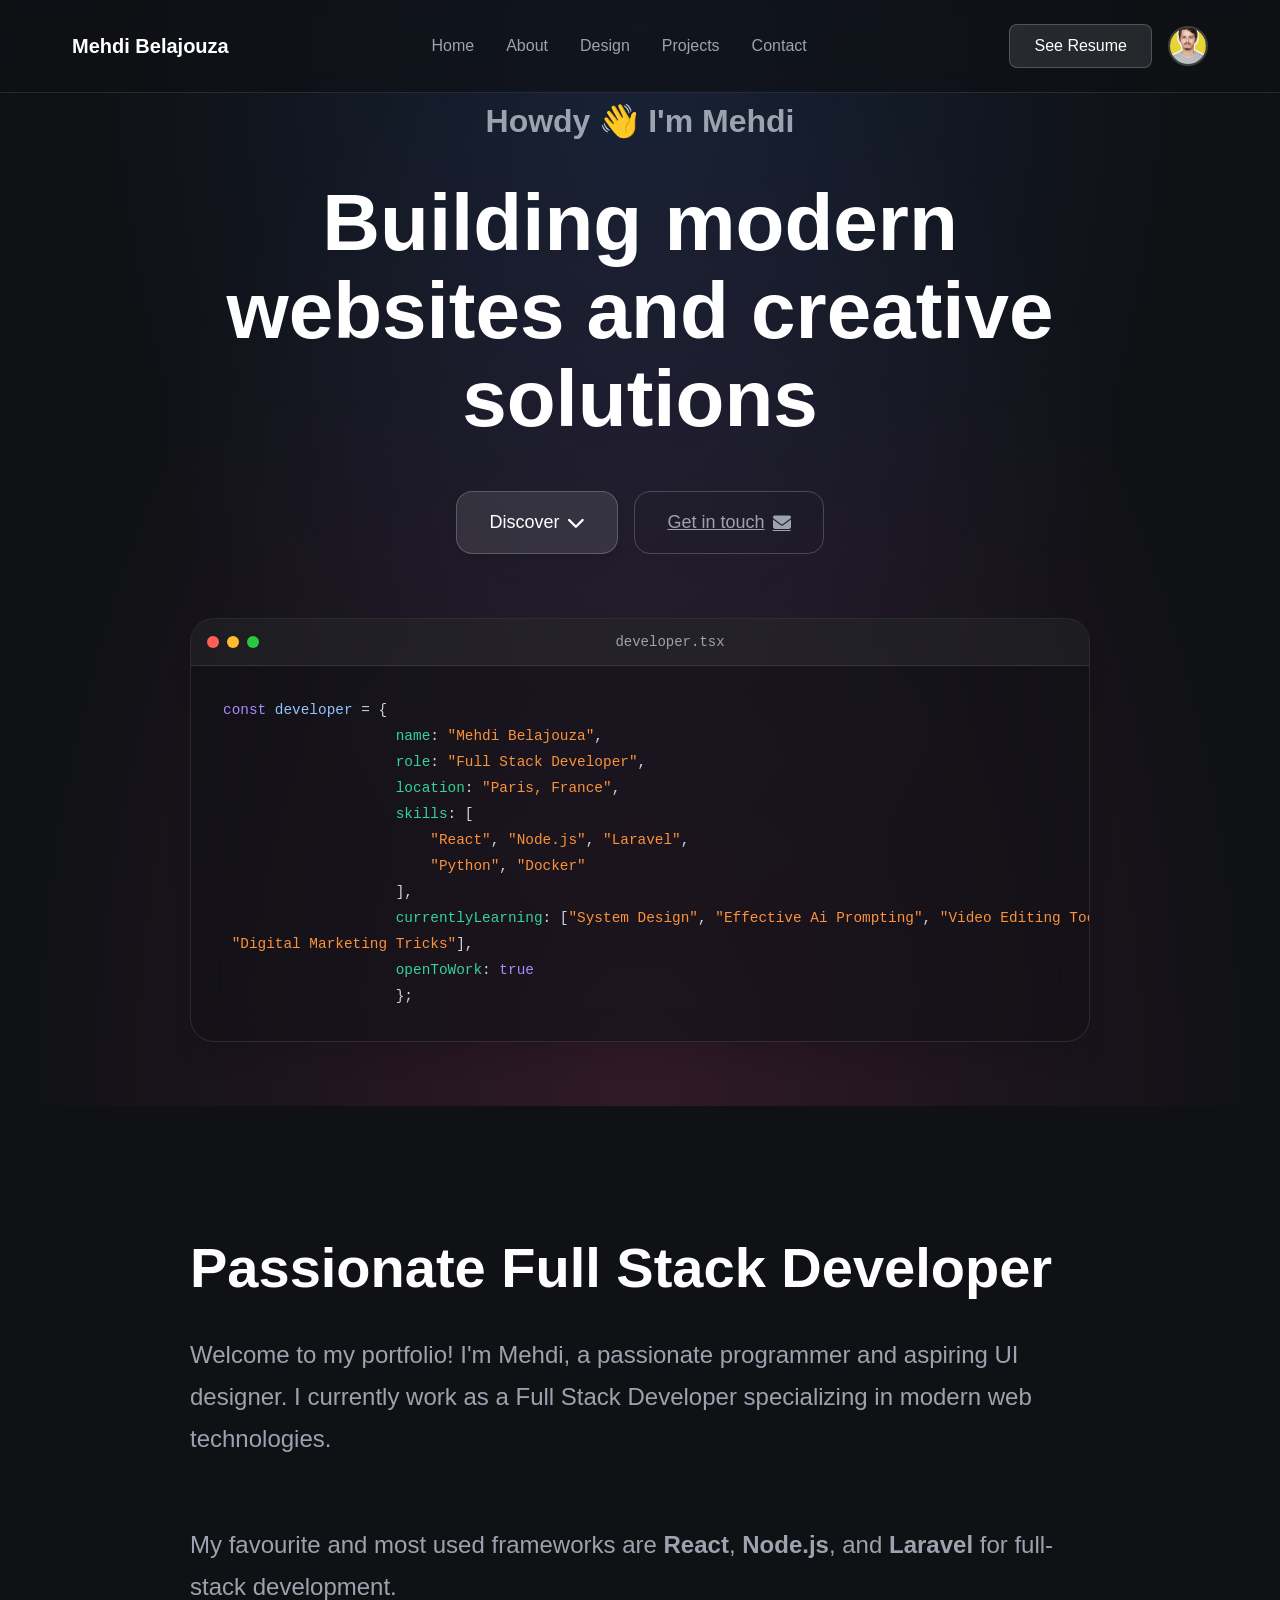
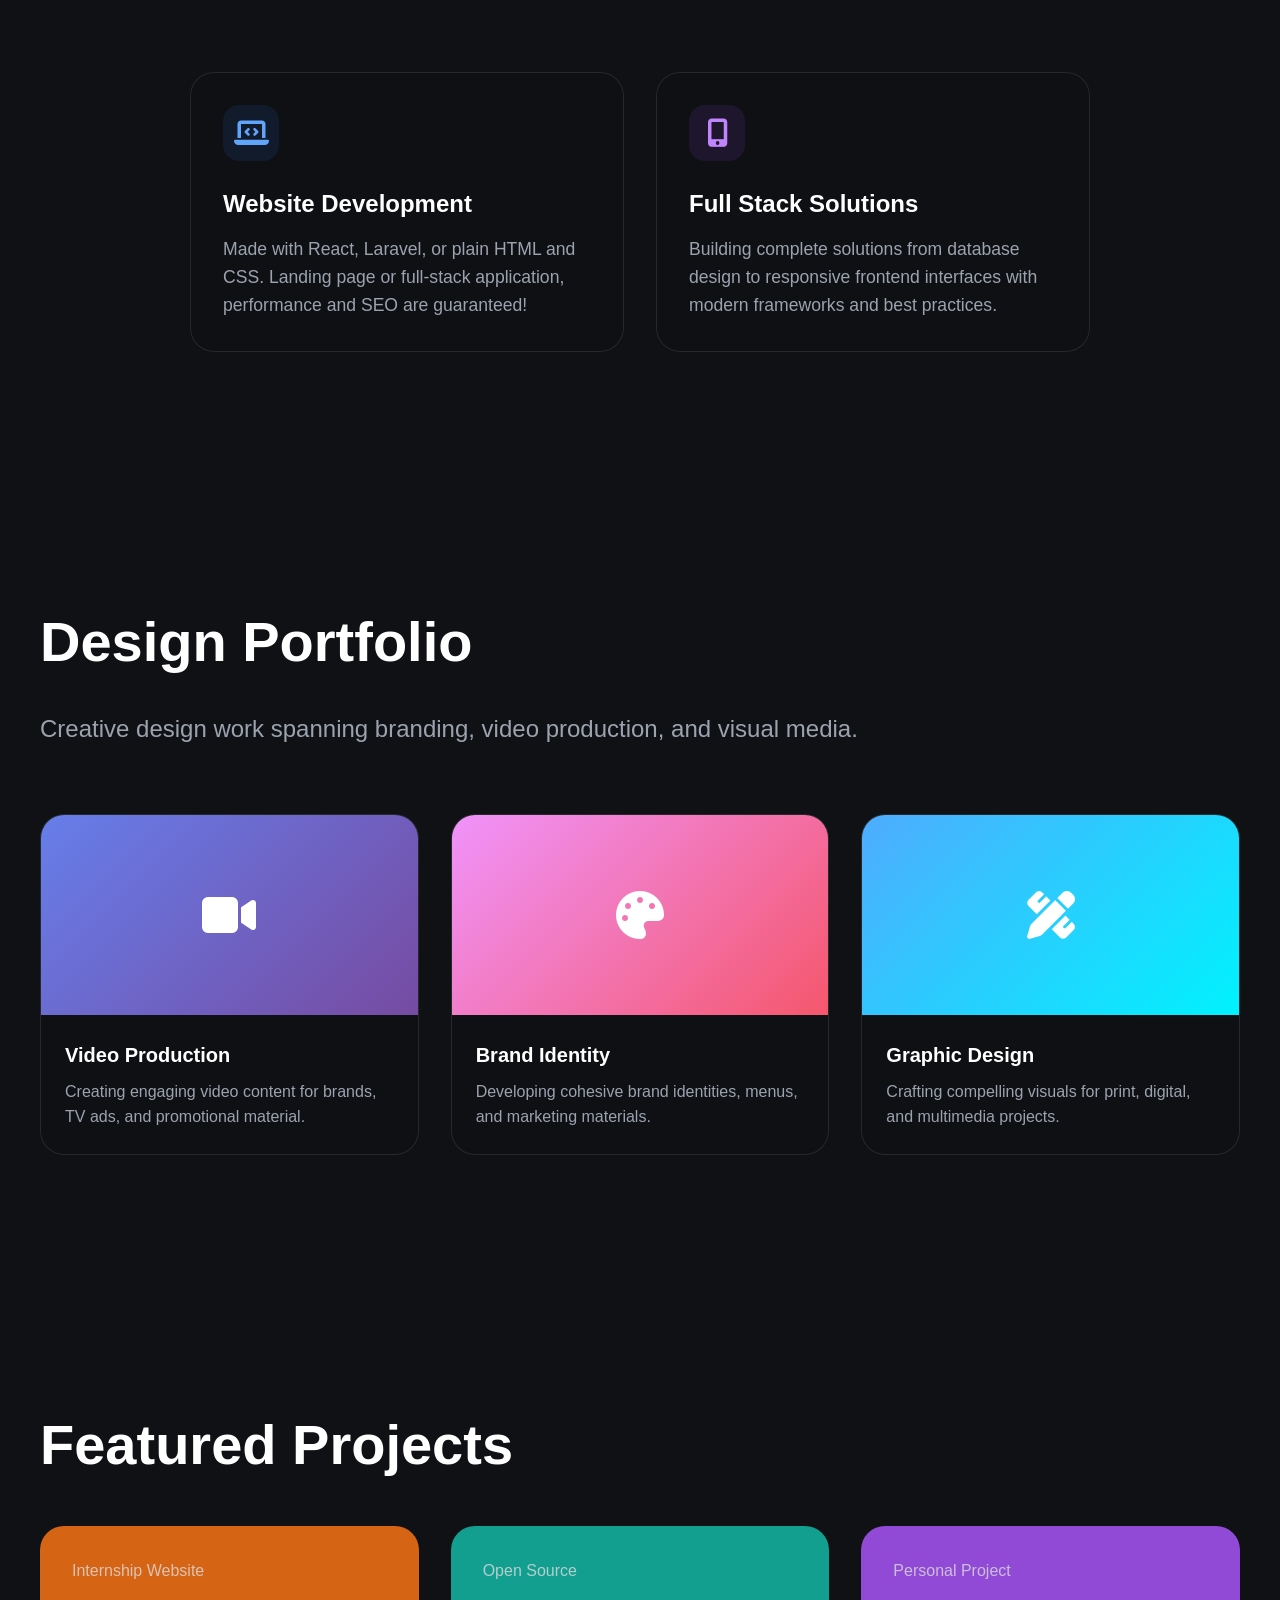
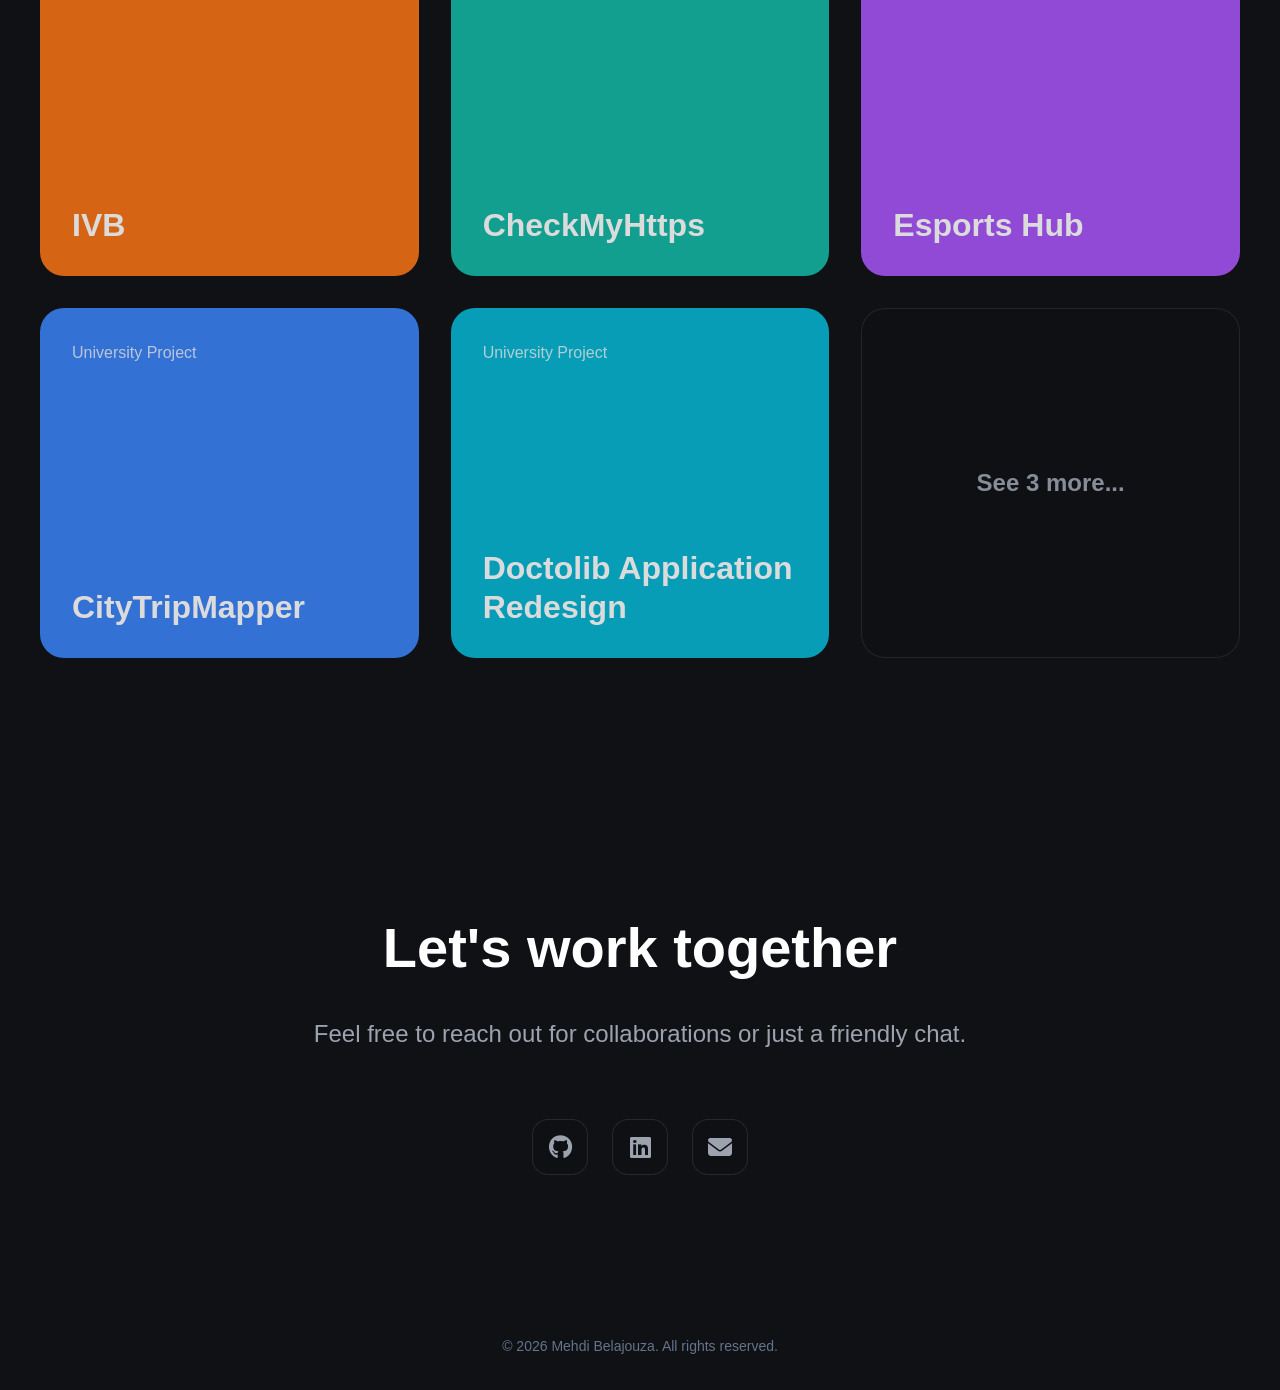
==== commit 51544975: "fixing portfolio dark theme and image paths" ====
--- a/index.html
+++ b/index.html
@@ -12,7 +12,7 @@
     <link rel="stylesheet" href="style.css">
     
 </head>
-<body class="dark">
+<body>
     <!-- Navigation -->
     <nav>
         <div class="nav-container">
@@ -26,7 +26,7 @@
             </ul>
             <div class="nav-actions">
                 <a href="resume.html" class="btn-resume">See Resume</a>
-                <img src="profile.png" alt="Mehdi Belajouza" class="profile-icon">
+                <img src="images/profile.png" alt="Mehdi Belajouza" class="profile-icon">
             </div>
         </div>
     </nav>
--- a/style.css
+++ b/style.css
@@ -5,17 +5,14 @@
     box-sizing: border-box;
 }
 
+
+
 body {
     font-family: -apple-system, BlinkMacSystemFont, 'Inter', 'Segoe UI', 'Roboto', sans-serif;
-    background-color: #fafafa;
-    color: #374151;
+    background-color: #0f1115;
+    color: #cbd5e1;
     line-height: 1.6;
     transition: background-color 0.5s, color 0.5s;
-}
-
-body.dark {
-    background-color: #0f1115;
-    color: #cbd5e1;
 }
 
 /* Navigation */
@@ -23,16 +20,11 @@
     position: fixed;
     top: 0;
     width: 100%;
-    background: rgba(255, 255, 255, 0.8);
+    background: rgba(15, 17, 21, 0.7);
     backdrop-filter: blur(10px);
-    border-bottom: 1px solid #e5e7eb;
+    border-bottom: 1px solid rgba(255, 255, 255, 0.1);
     z-index: 1000;
     transition: background-color 0.3s, border-color 0.3s;
-}
-
-body.dark nav {
-    background: rgba(15, 17, 21, 0.7);
-    border-bottom: 1px solid rgba(255, 255, 255, 0.1);
 }
 
 .nav-container {
@@ -47,10 +39,6 @@
 .logo {
     font-size: 1.25rem;
     font-weight: 700;
-    color: #111827;
-}
-
-body.dark .logo {
     color: #fff;
 }
 
@@ -61,21 +49,13 @@
 }
 
 .nav-links a {
-    color: #6b7280;
+    color: #9ca3af;
     text-decoration: none;
     font-weight: 500;
     transition: color 0.2s;
 }
 
 .nav-links a:hover {
-    color: #111827;
-}
-
-body.dark .nav-links a {
-    color: #9ca3af;
-}
-
-body.dark .nav-links a:hover {
     color: #fff;
 }
 
@@ -119,7 +99,7 @@
     overflow: hidden;
 }
 
-body.dark .hero::before {
+.hero::before {
     content: '';
     position: absolute;
     top: 0;
@@ -139,24 +119,16 @@
 .greeting {
     font-size: 2rem;
     font-weight: 700;
-    color: #6b7280;
+    color: #9ca3af;
     margin-bottom: 2rem;
-}
-
-body.dark .greeting {
-    color: #9ca3af;
 }
 
 .hero-title {
     font-size: 5rem;
     font-weight: 700;
-    color: #111827;
+    color: #fff;
     line-height: 1.1;
     margin-bottom: 3rem;
-}
-
-body.dark .hero-title {
-    color: #fff;
 }
 
 @media (max-width: 768px) {
@@ -186,72 +158,45 @@
 }
 
 .btn-primary {
-    background: white;
-    color: #374151;
+    background: rgba(255, 255, 255, 0.1);
+    color: #fff;
+    border: 1px solid rgba(255, 255, 255, 0.2);
     box-shadow: 0 4px 6px -1px rgba(0, 0, 0, 0.1);
-}
-
-body.dark .btn-primary {
-    background: rgba(255, 255, 255, 0.1);
-    color: #fff;
-    border: 1px solid rgba(255, 255, 255, 0.2);
 }
 
 .btn-primary:hover {
     transform: translateY(-2px);
+    background: rgba(255, 255, 255, 0.2);
     box-shadow: 0 10px 15px -3px rgba(0, 0, 0, 0.1);
 }
 
-body.dark .btn-primary:hover {
-    background: rgba(255, 255, 255, 0.2);
-}
-
 .btn-secondary {
-    background: rgba(255, 255, 255, 0.5);
-    color: #6b7280;
-}
-
-body.dark .btn-secondary {
     background: transparent;
     color: #9ca3af;
     border: 1px solid rgba(255, 255, 255, 0.2);
 }
 
 .btn-secondary:hover {
-    background: white;
-}
-
-body.dark .btn-secondary:hover {
     background: rgba(255, 255, 255, 0.1);
     color: #fff;
 }
 
 /* Code Window */
 .code-window {
-    background: white;
+    background: rgba(15, 17, 21, 0.5);
     border-radius: 1.5rem;
-    border: 1px solid #e5e7eb;
+    border: 1px solid rgba(255, 255, 255, 0.1);
+    backdrop-filter: blur(16px);
     box-shadow: 0 20px 25px -5px rgba(0, 0, 0, 0.1);
     overflow: hidden;
 }
 
-body.dark .code-window {
-    background: rgba(15, 17, 21, 0.5);
-    border: 1px solid rgba(255, 255, 255, 0.1);
-    backdrop-filter: blur(16px);
-}
-
 .window-header {
-    background: #f3f4f6;
+    background: rgba(255, 255, 255, 0.05);
     padding: 0.75rem 1rem;
     display: flex;
     align-items: center;
     gap: 0.5rem;
-    border-bottom: 1px solid #e5e7eb;
-}
-
-body.dark .window-header {
-    background: rgba(255, 255, 255, 0.05);
     border-bottom: 1px solid rgba(255, 255, 255, 0.1);
 }
 
@@ -269,12 +214,8 @@
     flex: 1;
     text-align: center;
     font-size: 0.875rem;
-    color: #6b7280;
+    color: #9ca3af;
     font-family: monospace;
-}
-
-body.dark .window-title {
-    color: #9ca3af;
 }
 
 .code-content {
@@ -285,23 +226,14 @@
     text-align: left;
 }
 
-.code-keyword { color: #8b5cf6; }
-.code-var { color: #3b82f6; }
-.code-prop { color: #059669; }
-.code-string { color: #ea580c; }
-
-body.dark .code-keyword { color: #a78bfa; }
-body.dark .code-var { color: #93c5fd; }
-body.dark .code-prop { color: #34d399; }
-body.dark .code-string { color: #fb923c; }
+.code-keyword { color: #a78bfa; }
+.code-var { color: #93c5fd; }
+.code-prop { color: #34d399; }
+.code-string { color: #fb923c; }
 
 /* About Section */
 .about {
     padding: 8rem 2rem;
-    background: #fafafa;
-}
-
-body.dark .about {
     background: transparent;
 }
 
@@ -313,24 +245,16 @@
 .section-title {
     font-size: 3.5rem;
     font-weight: 700;
-    color: #6b7280;
+    color: #fff;
     line-height: 1.2;
     margin-bottom: 2rem;
 }
 
-body.dark .section-title {
-    color: #fff;
-}
-
 .about-text {
     font-size: 1.5rem;
-    color: #6b7280;
+    color: #9ca3af;
     line-height: 1.75;
     margin-bottom: 4rem;
-}
-
-body.dark .about-text {
-    color: #9ca3af;
 }
 
 .services-grid {
@@ -341,26 +265,18 @@
 }
 
 .service-card {
-    background: white;
+    background: rgba(15, 17, 21, 0.5);
     padding: 2rem;
     border-radius: 1.5rem;
-    border: 1px solid #e5e7eb;
-    transition: all 0.3s;
-}
-
-body.dark .service-card {
-    background: rgba(15, 17, 21, 0.5);
     border: 1px solid rgba(255, 255, 255, 0.1);
     backdrop-filter: blur(16px);
+    transition: all 0.3s;
 }
 
 .service-card:hover {
     transform: translateY(-4px);
+    background: rgba(30, 33, 39, 0.7);
     box-shadow: 0 20px 25px -5px rgba(0, 0, 0, 0.1);
-}
-
-body.dark .service-card:hover {
-    background: rgba(30, 33, 39, 0.7);
 }
 
 .service-icon {
@@ -375,21 +291,11 @@
 }
 
 .icon-blue {
-    background: #dbeafe;
-    color: #2563eb;
-}
-
-body.dark .icon-blue {
     background: rgba(59, 130, 246, 0.1);
     color: #60a5fa;
 }
 
 .icon-purple {
-    background: #f3e8ff;
-    color: #9333ea;
-}
-
-body.dark .icon-purple {
     background: rgba(168, 85, 247, 0.1);
     color: #c084fc;
 }
@@ -397,31 +303,19 @@
 .service-title {
     font-size: 1.5rem;
     font-weight: 700;
-    color: #111827;
+    color: #fff;
     margin-bottom: 0.75rem;
-}
-
-body.dark .service-title {
-    color: #fff;
 }
 
 .service-description {
     font-size: 1.1rem;
-    color: #6b7280;
+    color: #9ca3af;
     line-height: 1.6;
-}
-
-body.dark .service-description {
-    color: #9ca3af;
 }
 
 /* Design Section */
 .design-section {
     padding: 8rem 2rem;
-    background: #fafafa;
-}
-
-body.dark .design-section {
     background: transparent;
 }
 
@@ -438,26 +332,18 @@
 }
 
 .design-card {
-    background: white;
+    background: rgba(15, 17, 21, 0.5);
     border-radius: 1.5rem;
-    border: 1px solid #e5e7eb;
+    border: 1px solid rgba(255, 255, 255, 0.1);
+    backdrop-filter: blur(16px);
     overflow: hidden;
     transition: all 0.3s;
 }
 
-body.dark .design-card {
-    background: rgba(15, 17, 21, 0.5);
-    border: 1px solid rgba(255, 255, 255, 0.1);
-    backdrop-filter: blur(16px);
-}
-
 .design-card:hover {
     transform: translateY(-4px);
+    background: rgba(30, 33, 39, 0.7);
     box-shadow: 0 20px 25px -5px rgba(0, 0, 0, 0.1);
-}
-
-body.dark .design-card:hover {
-    background: rgba(30, 33, 39, 0.7);
 }
 
 .design-image {
@@ -483,31 +369,19 @@
 .design-title {
     font-size: 1.25rem;
     font-weight: 700;
-    color: #111827;
+    color: #fff;
     margin-bottom: 0.5rem;
-}
-
-body.dark .design-title {
-    color: #fff;
 }
 
 .design-description {
     font-size: 1rem;
-    color: #6b7280;
+    color: #9ca3af;
     line-height: 1.6;
-}
-
-body.dark .design-description {
-    color: #9ca3af;
 }
 
 /* Projects Section */
 .projects {
     padding: 8rem 2rem;
-    background: #fafafa;
-}
-
-body.dark .projects {
     background: transparent;
 }
 
@@ -603,12 +477,8 @@
 /* Contact Section */
 .contact {
     padding: 8rem 2rem;
-    background: #fafafa;
+    background: transparent;
     text-align: center;
-}
-
-body.dark .contact {
-    background: transparent;
 }
 
 .contact-container {
@@ -629,41 +499,27 @@
     display: flex;
     align-items: center;
     justify-content: center;
-    background: white;
-    border: 1px solid #e5e7eb;
+    background: rgba(15, 17, 21, 0.5);
+    border: 1px solid rgba(255, 255, 255, 0.1);
     border-radius: 1rem;
-    color: #6b7280;
+    color: #9ca3af;
     font-size: 1.5rem;
     text-decoration: none;
     transition: all 0.2s;
 }
 
-body.dark .contact-link {
-    background: rgba(15, 17, 21, 0.5);
-    border: 1px solid rgba(255, 255, 255, 0.1);
-    color: #9ca3af;
-}
-
 .contact-link:hover {
     transform: translateY(-2px);
+    background: rgba(30, 33, 39, 0.7);
     box-shadow: 0 10px 15px -3px rgba(0, 0, 0, 0.1);
-    color: #3b82f6;
-}
-
-body.dark .contact-link:hover {
-    background: rgba(30, 33, 39, 0.7);
     color: #fff;
 }
 
 footer {
     padding: 2rem;
     text-align: center;
-    color: #9ca3af;
+    color: #64748b;
     font-size: 0.875rem;
-}
-
-body.dark footer {
-    color: #64748b;
 }
 
 /* Projects Page Header */
@@ -1207,24 +1063,19 @@
 
 .menu-item {
     position: relative;
-    border-radius: 16px;
+    border-radius: 1.5rem;
     overflow: hidden;
-    background: #ffffff;
-    box-shadow: 
-        0 4px 6px rgba(0, 0, 0, 0.07),
-        0 1px 3px rgba(0, 0, 0, 0.06);
+    background: rgba(15, 17, 21, 0.5);
+    border: 1px solid rgba(255, 255, 255, 0.1);
+    backdrop-filter: blur(16px);
     cursor: pointer;
-    transition: all 0.4s cubic-bezier(0.4, 0, 0.2, 1);
-    border: 1px solid rgba(0, 0, 0, 0.08);
+    transition: all 0.3s;
     aspect-ratio: 3/4;
 }
 
 .menu-item:hover {
-    transform: translateY(-8px) scale(1.02);
-    box-shadow: 
-        0 20px 40px rgba(0, 0, 0, 0.15),
-        0 10px 20px rgba(0, 0, 0, 0.1);
-    border-color: rgba(0, 0, 0, 0.12);
+    transform: translateY(-4px);
+    background: rgba(30, 33, 39, 0.7);
 }
 
 .menu-item img {
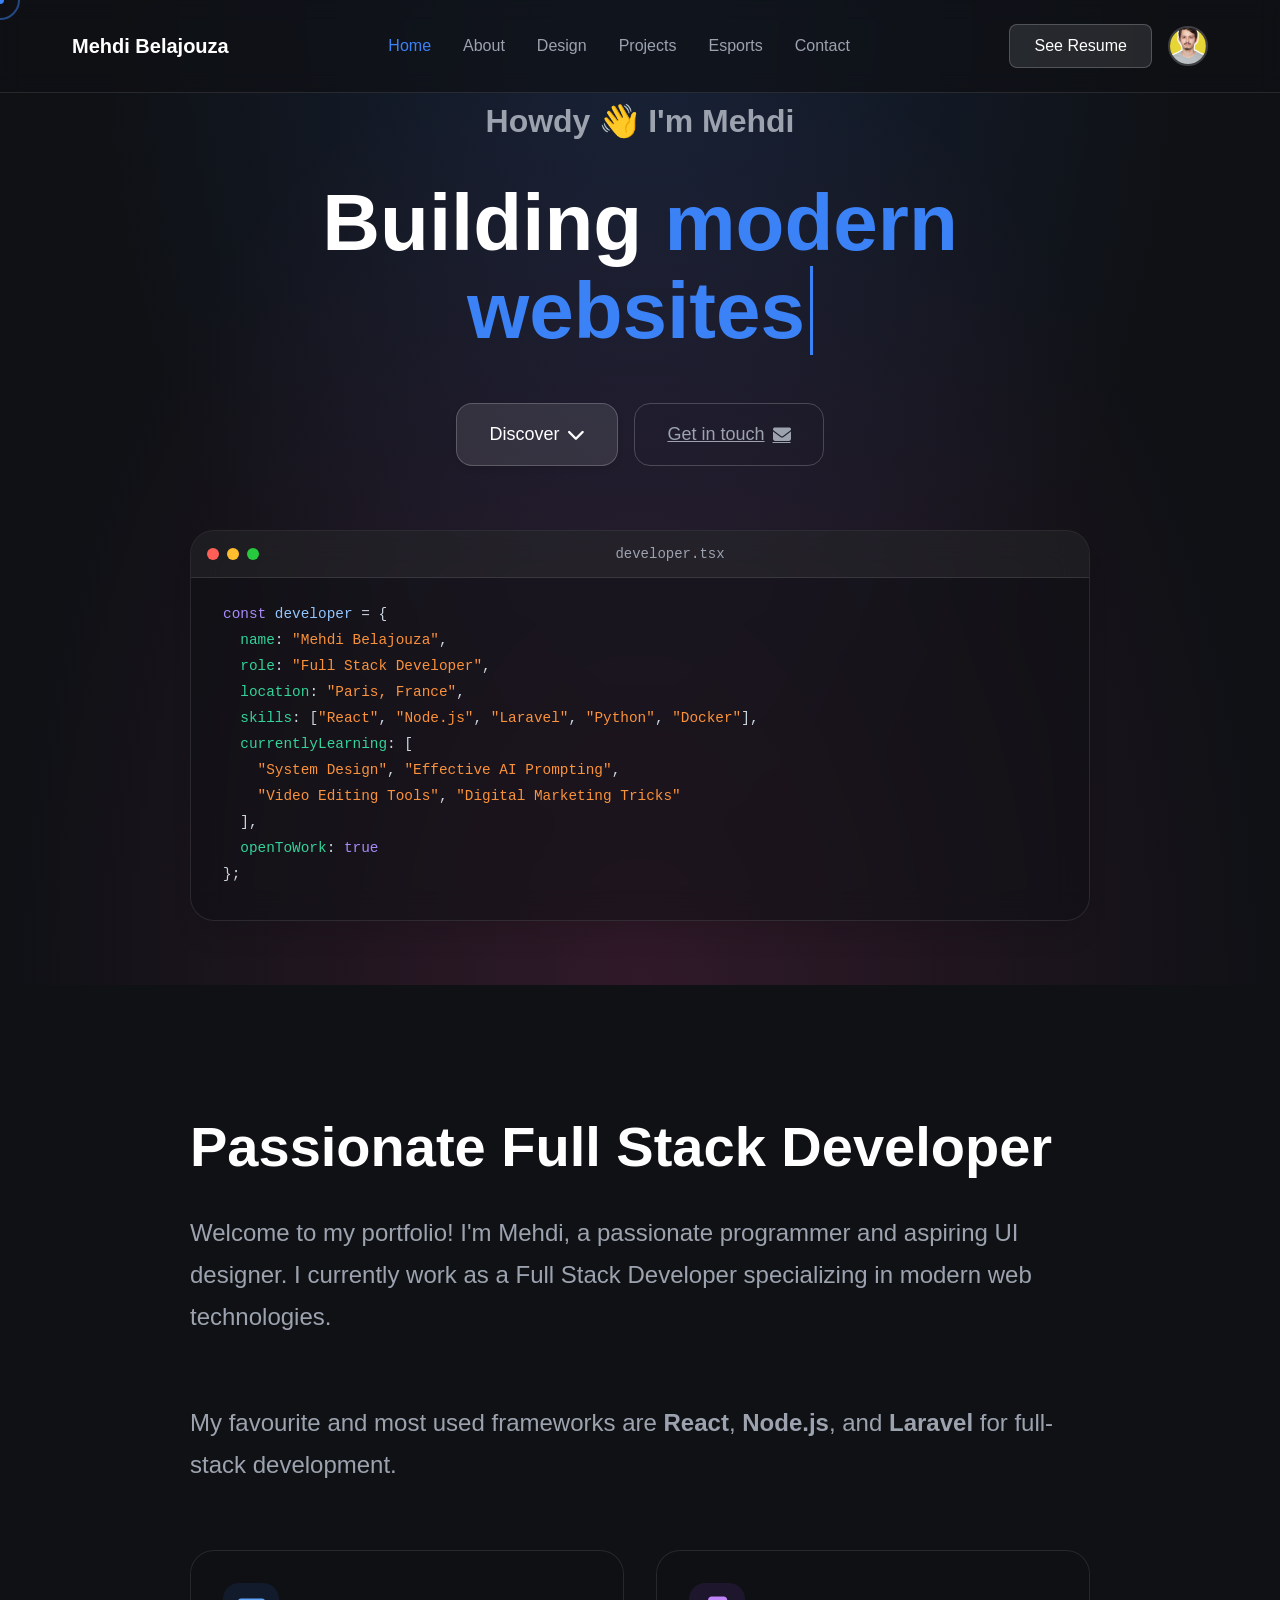
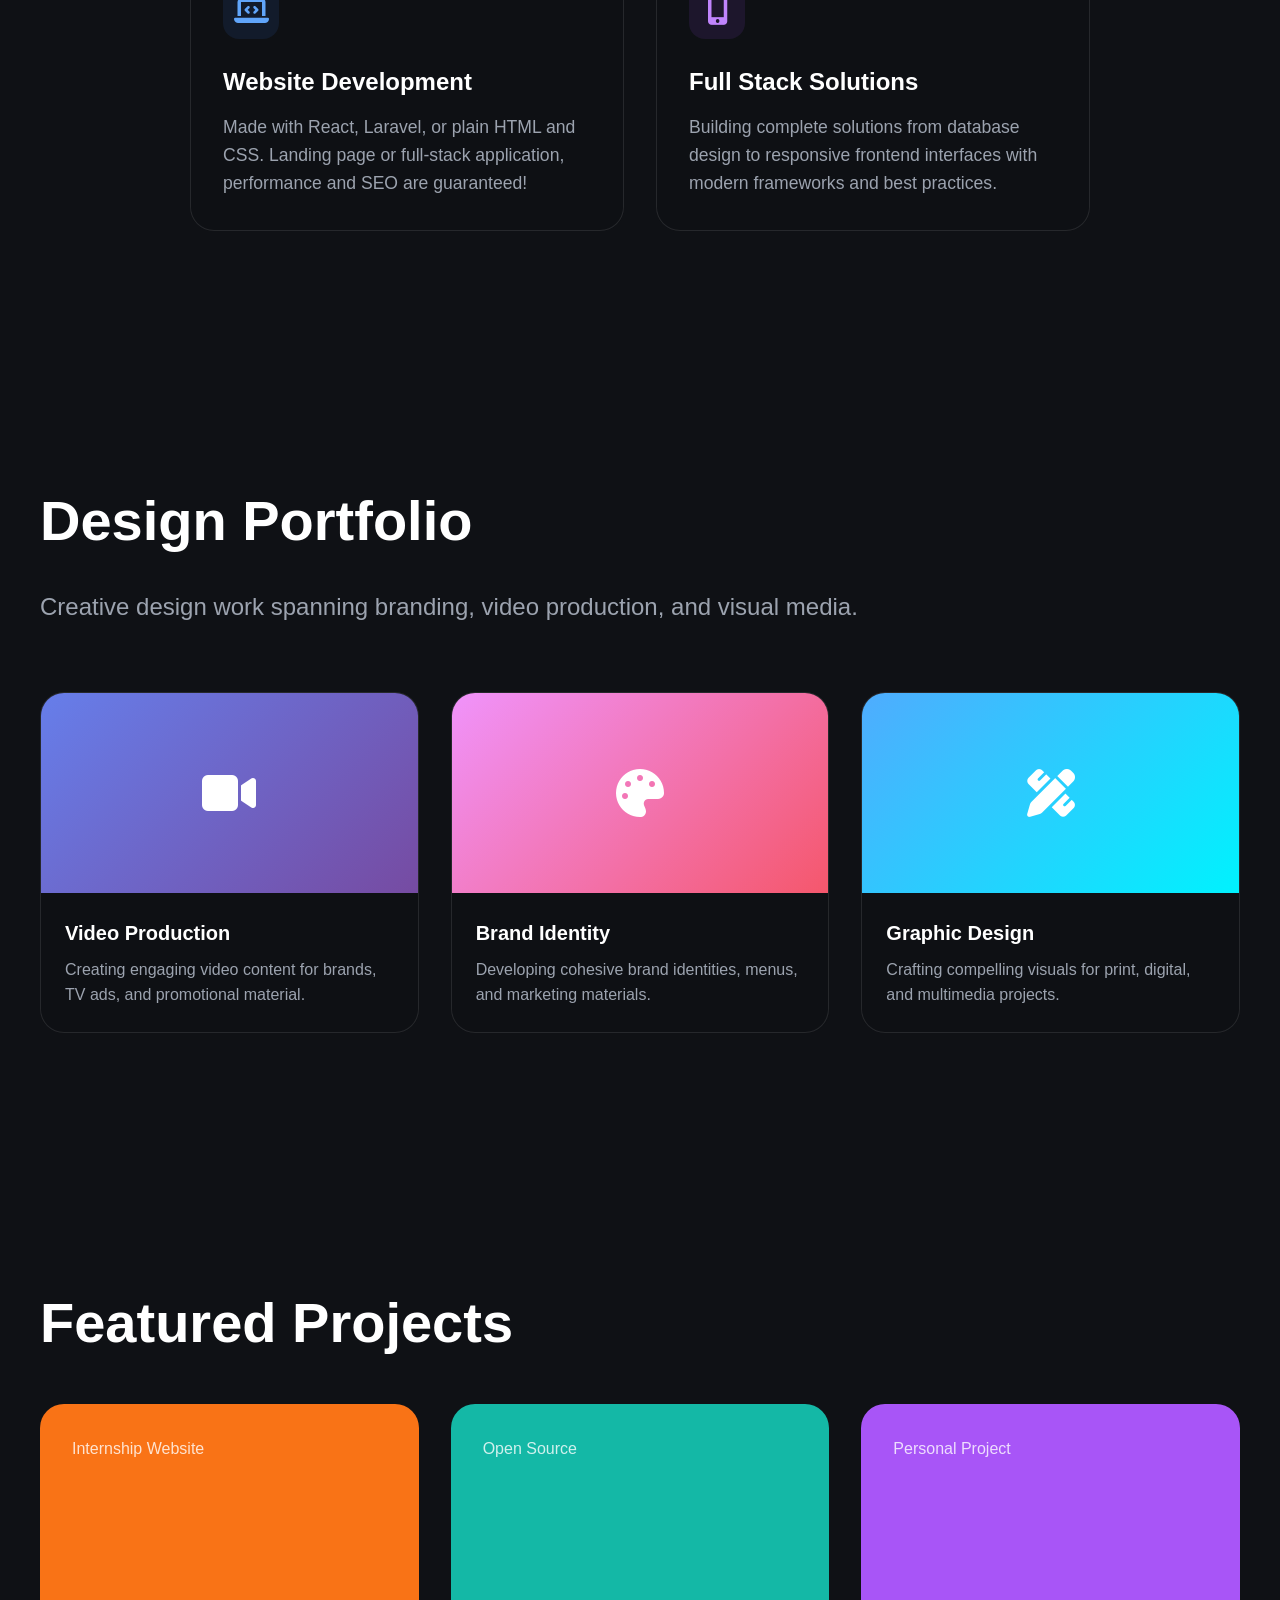
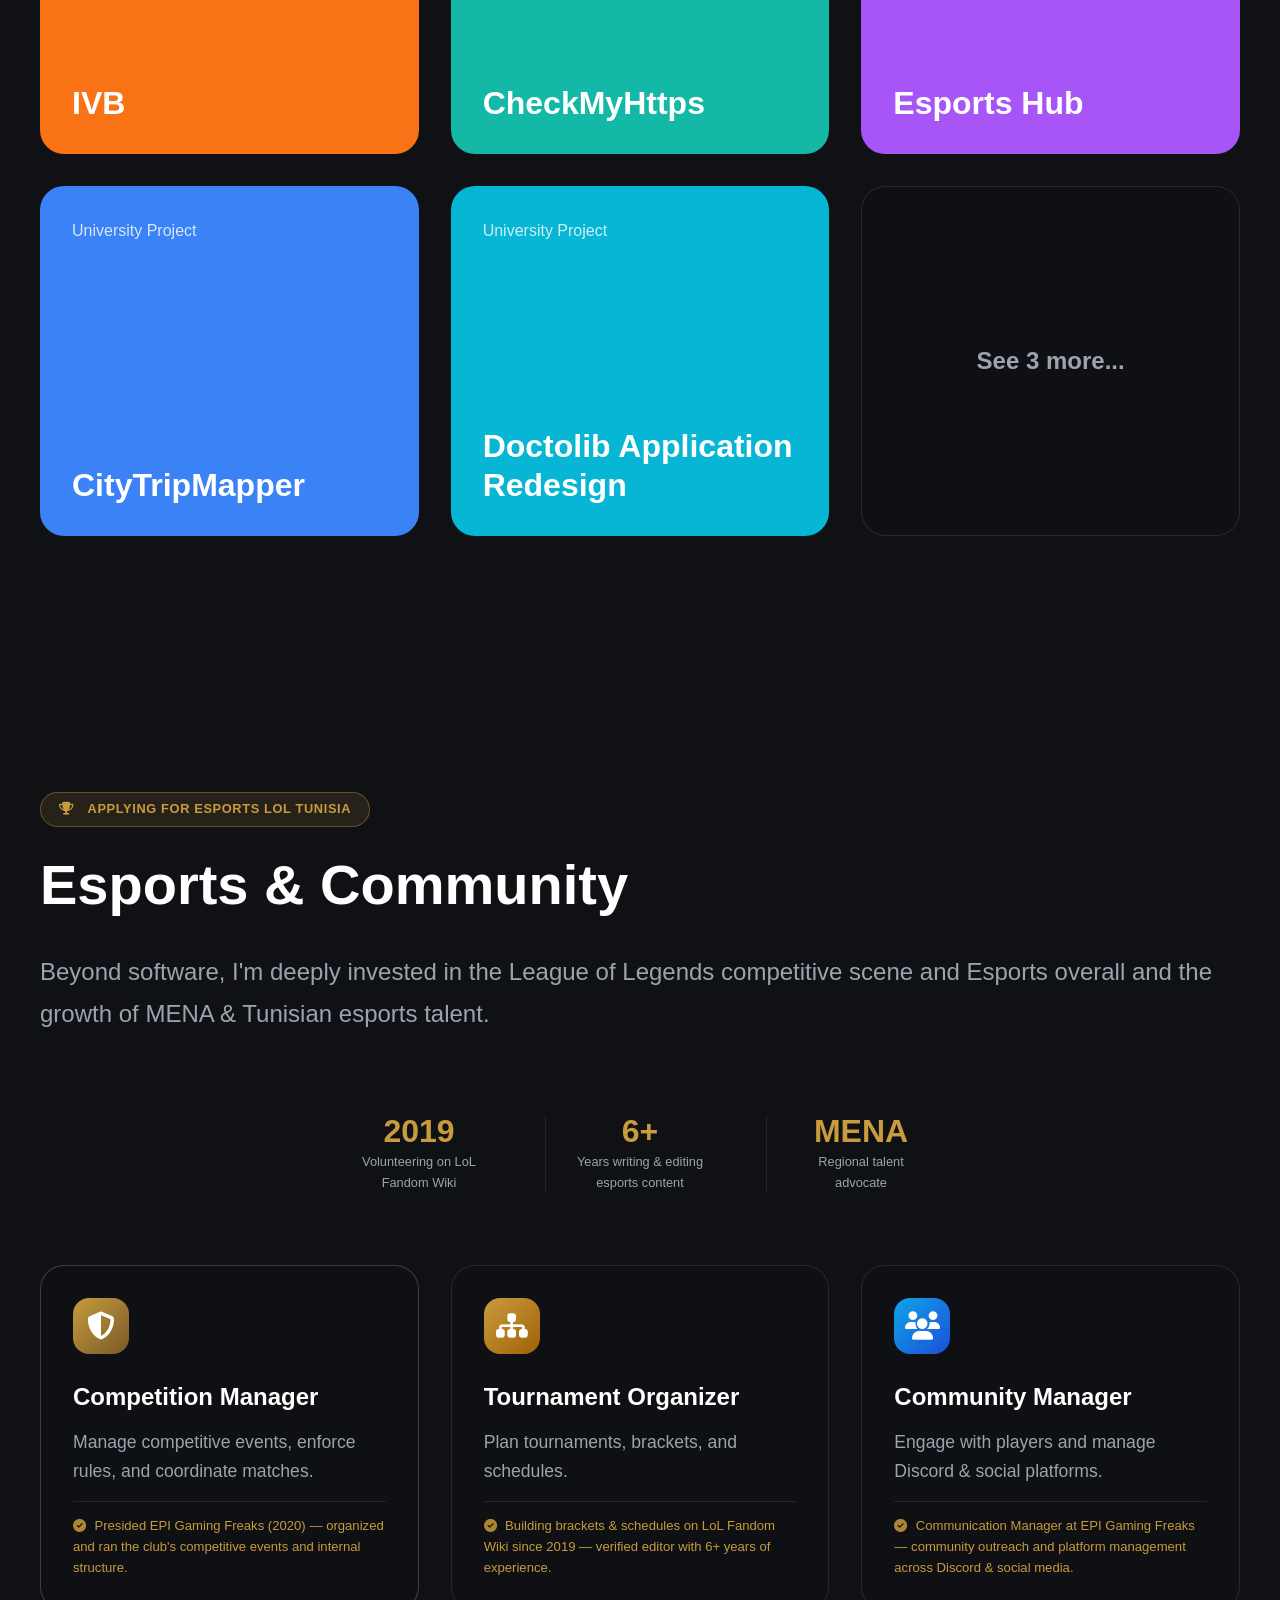
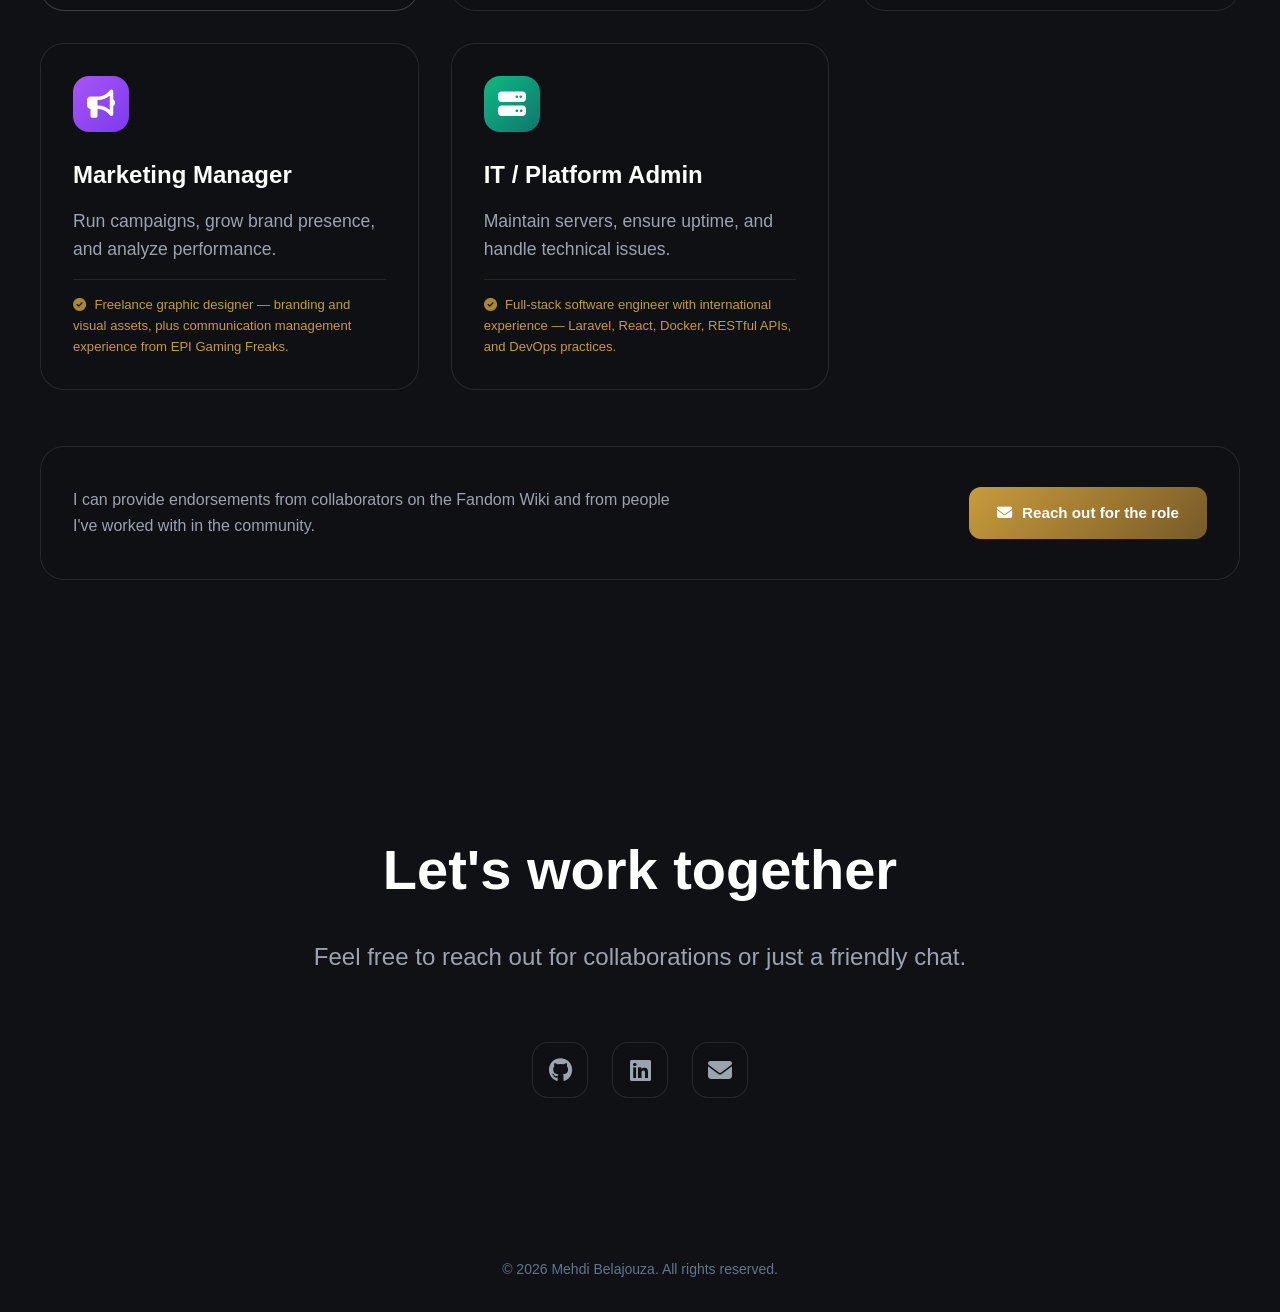
==== commit d9441fa0: "Add esports application page; portfolio visual improvements and CSS consistency fixes" ====
--- a/index.html
+++ b/index.html
@@ -13,15 +13,27 @@
     
 </head>
 <body>
+    <!-- Scroll Progress Bar -->
+    <div class="scroll-progress"></div>
+
     <!-- Navigation -->
-    <nav>
+    <nav id="navbar">
         <div class="nav-container">
-            <div class="logo">Mehdi Belajouza</div>
+            <div class="logo glitch-hover">Mehdi Belajouza</div>
+            
+            <!-- Mobile Menu Button -->
+            <button class="mobile-menu-toggle" id="mobile-menu-toggle" aria-label="Toggle Menu">
+                <span></span>
+                <span></span>
+                <span></span>
+            </button>
+            
             <ul class="nav-links">
                 <li><a href="#home">Home</a></li>
                 <li><a href="#about">About</a></li>
                 <li><a href="#design">Design</a></li>
                 <li><a href="projects.html">Projects</a></li>
+                <li><a href="#esports">Esports</a></li>
                 <li><a href="#contact">Contact</a></li>
             </ul>
             <div class="nav-actions">
@@ -36,7 +48,7 @@
         <div class="hero-content">
             <p class="greeting">Howdy 👋 I'm Mehdi</p>
             
-            <h1 class="hero-title">Building modern websites and creative solutions</h1>
+            <h1 class="hero-title" data-speed="0.3">Building <span class="typing-text">modern websites</span></h1>
             
             <div class="button-group">
                 <button class="btn btn-primary" onclick="document.getElementById('about').scrollIntoView({behavior: 'smooth'})">
@@ -57,25 +69,24 @@
                     <div class="window-dot green"></div>
                     <div class="window-title">developer.tsx</div>
                 </div>
-                <div class="code-content">
-                    <pre><span class="code-keyword">const</span> <span class="code-var">developer</span> = {
-                    <span class="code-prop">name</span>: <span class="code-string">"Mehdi Belajouza"</span>,
-                    <span class="code-prop">role</span>: <span class="code-string">"Full Stack Developer"</span>,
-                    <span class="code-prop">location</span>: <span class="code-string">"Paris, France"</span>,
-                    <span class="code-prop">skills</span>: [
-                        <span class="code-string">"React"</span>, <span class="code-string">"Node.js"</span>, <span class="code-string">"Laravel"</span>,
-                        <span class="code-string">"Python"</span>, <span class="code-string">"Docker"</span>
-                    ],
-                    <span class="code-prop">currentlyLearning</span>: [<span class="code-string">"System Design"</span>, <span class="code-string">"Effective Ai Prompting"</span>, <span class="code-string">"Video Editing Tools"</span>, <br> <span class="code-string">"Digital Marketing Tricks"</span>],
-                    <span class="code-prop">openToWork</span>: <span class="code-keyword">true</span>
-                    };</pre>
-                </div>
+                <div class="code-content"><pre>
+<span class="code-keyword">const</span> <span class="code-var">developer</span> = {
+  <span class="code-prop">name</span>: <span class="code-string">"Mehdi Belajouza"</span>,
+  <span class="code-prop">role</span>: <span class="code-string">"Full Stack Developer"</span>,
+  <span class="code-prop">location</span>: <span class="code-string">"Paris, France"</span>,
+  <span class="code-prop">skills</span>: [<span class="code-string">"React"</span>, <span class="code-string">"Node.js"</span>, <span class="code-string">"Laravel"</span>, <span class="code-string">"Python"</span>, <span class="code-string">"Docker"</span>],
+  <span class="code-prop">currentlyLearning</span>: [
+    <span class="code-string">"System Design"</span>, <span class="code-string">"Effective AI Prompting"</span>,
+    <span class="code-string">"Video Editing Tools"</span>, <span class="code-string">"Digital Marketing Tricks"</span>
+  ],
+  <span class="code-prop">openToWork</span>: <span class="code-keyword">true</span>
+};</pre></div>
             </div>
         </div>
     </section>
 
     <!-- About Section -->
-    <section id="about" class="about">
+    <section id="about" class="about" data-bg-color="#111827">
         <div class="about-container">
             <h2 class="section-title">Passionate Full Stack Developer</h2>
             
@@ -90,8 +101,8 @@
             </p>
             
             <!-- Services -->
-            <div class="services-grid">
-                <div class="service-card">
+            <div class="services-grid reveal-container">
+                <div class="service-card reveal-child">
                     <div class="service-icon icon-blue">
                         <i class="fas fa-laptop-code"></i>
                     </div>
@@ -102,7 +113,7 @@
                     </p>
                 </div>
                 
-                <div class="service-card">
+                <div class="service-card reveal-child">
                     <div class="service-icon icon-purple">
                         <i class="fas fa-mobile-alt"></i>
                     </div>
@@ -117,16 +128,16 @@
     </section>
 
     <!-- Design Section -->
-    <section id="design" class="design-section">
+    <section id="design" class="design-section" data-bg-color="#0f1115">
         <div class="design-container">
             <h2 class="section-title">Design Portfolio</h2>
             <p class="about-text">
                 Creative design work spanning branding, video production, and visual media.
             </p>
             
-            <div class="design-grid">
+            <div class="design-grid reveal-container">
                 <!-- Design Item 1 -->
-                <div class="design-card">
+                <div class="design-card reveal-child">
                     <div class="design-image" style="background: linear-gradient(135deg, #667eea 0%, #764ba2 100%);">
                         <i class="fas fa-video"></i>
                     </div>
@@ -139,7 +150,7 @@
                 </div>
                 
                 <!-- Design Item 2 -->
-                <div class="design-card">
+                <div class="design-card reveal-child">
                     <div class="design-image" style="background: linear-gradient(135deg, #f093fb 0%, #f5576c 100%);">
                         <i class="fas fa-palette"></i>
                     </div>
@@ -152,7 +163,7 @@
                 </div>
                 
                 <!-- Design Item 3 -->
-                <div class="design-card">
+                <div class="design-card reveal-child">
                     <div class="design-image" style="background: linear-gradient(135deg, #4facfe 0%, #00f2fe 100%);">
                         <i class="fas fa-pencil-ruler"></i>
                     </div>
@@ -172,40 +183,124 @@
         <div class="projects-container">
             <h2 class="section-title">Featured Projects</h2>
             
-            <div class="projects-grid">
+            <div class="projects-grid reveal-container">
                 <!-- Project 1: IVB -->
-                <a href="https://ionos.ivb.itfuture.net/" target="_blank" class="project-card" style="background-color: #f97316;">
+                <a href="https://ionos.ivb.itfuture.net/" target="_blank" class="project-card reveal-child" style="background-color: #f97316;">
                     <div class="category">Internship Website</div>
                     <div class="title">IVB</div>
                     <div class="description">Comprehensive voice assistant management system built on Laravel with AI-powered conversations and advanced analytics.</div>
                 </a>
                 <!-- Project 2: CheckMyHttps -->
-                <a href="https://checkmyhttps.net/" target="_blank" class="project-card" style="background-color: #14b8a6;">
+                <a href="https://checkmyhttps.net/" target="_blank" class="project-card reveal-child" style="background-color: #14b8a6;">
                     <div class="category">Open Source</div>
                     <div class="title">CheckMyHttps</div>
                     <div class="description">Browser extension for HTTPS security verification that helps users detect potential man-in-the-middle attacks.</div>
                 </a>
                 <!-- Project 3: Esports Hub -->
-                <a href="https://github.com/Mehdi-Belajouza/lol-esports-hub" target="_blank" class="project-card" style="background-color: #a855f7;">
+                <a href="https://github.com/Mehdi-Belajouza/lol-esports-hub" target="_blank" class="project-card reveal-child" style="background-color: #a855f7;">
                     <div class="category">Personal Project</div>
                     <div class="title">Esports Hub</div>
                     <div class="description">Modern platform for the Tunisian Esports and MENA community providing tournament coverage, player stats, and news.</div>
                 </a>
                 <!-- Project 4: CityTripMapper -->
-                <a href="https://github.com/CityTripMapper/CityTripMapper" target="_blank" class="project-card" style="background-color: #3b82f6;">
+                <a href="https://github.com/CityTripMapper/CityTripMapper" target="_blank" class="project-card reveal-child" style="background-color: #3b82f6;">
                     <div class="category">University Project</div>
                     <div class="title">CityTripMapper</div>
                     <div class="description">Tourist guide platform with microservices architecture. Built with React, Node.js, and MongoDB.</div>
                 </a>
                 <!-- Project 5: Doctolib UI/UX -->
-                <a href="#" class="project-card" style="background-color: #06b6d4;">
+                <a href="#" class="project-card reveal-child" style="background-color: #06b6d4;">
                     <div class="category">University Project</div>
                     <div class="title">Doctolib Application Redesign</div>
                     <div class="description">Improved interface concept for Doctolib application optimized for mobile devices.</div>
                 </a>
                 <!-- View All Projects -->
-                <a href="projects.html" class="project-card project-card-more">
+                <a href="projects.html" class="project-card project-card-more reveal-child">
                     <div>See 3 more...</div>
+                </a>
+            </div>
+        </div>
+    </section>
+
+    <!-- Esports Section -->
+    <section id="esports" class="esports-section" data-bg-color="#111827">
+        <div class="esports-container">
+            <span class="esports-badge"><i class="fas fa-trophy"></i>&nbsp; Applying for Esports LOL Tunisia</span>
+            <h2 class="section-title">Esports &amp; Community</h2>
+            <p class="about-text">
+                Beyond software, I'm deeply invested in the League of Legends competitive scene and Esports overall
+                and the growth of MENA &amp; Tunisian esports talent.
+            </p>
+
+            <!-- Stats row -->
+            <div class="esports-stats reveal-container">
+                <div class="esports-stat reveal-child">
+                    <span class="esports-stat-number">2019</span>
+                    <span class="esports-stat-label">Volunteering on LoL Fandom Wiki</span>
+                </div>
+                <div class="esports-stat reveal-child">
+                    <span class="esports-stat-number">6+</span>
+                    <span class="esports-stat-label">Years writing &amp; editing esports content</span>
+                </div>
+                <div class="esports-stat reveal-child">
+                    <span class="esports-stat-number">MENA</span>
+                    <span class="esports-stat-label">Regional talent advocate</span>
+                </div>
+            </div>
+
+            <!-- Role cards -->
+            <div class="esports-grid reveal-container">
+                <div class="esports-card esports-card-highlight reveal-child">
+                    <div class="esports-icon" style="background: linear-gradient(135deg,#c89b3c,#785a28)">
+                        <i class="fas fa-shield-alt"></i>
+                    </div>
+                    <h3 class="esports-role">Competition Manager</h3>
+                    <p class="esports-desc">Manage competitive events, enforce rules, and coordinate matches.</p>
+                    <p class="esports-fit"><i class="fas fa-check-circle"></i> Presided EPI Gaming Freaks (2020) &mdash; organized and ran the club's competitive events and internal structure.</p>
+                </div>
+
+                <div class="esports-card reveal-child">
+                    <div class="esports-icon" style="background: linear-gradient(135deg,#c89b3c,#a16207)">
+                        <i class="fas fa-sitemap"></i>
+                    </div>
+                    <h3 class="esports-role">Tournament Organizer</h3>
+                    <p class="esports-desc">Plan tournaments, brackets, and schedules.</p>
+                    <p class="esports-fit"><i class="fas fa-check-circle"></i> Building brackets &amp; schedules on LoL Fandom Wiki since 2019 &mdash; verified editor with 6+ years of experience.</p>
+                </div>
+
+                <div class="esports-card reveal-child">
+                    <div class="esports-icon" style="background: linear-gradient(135deg,#0ea5e9,#1d4ed8)">
+                        <i class="fas fa-users"></i>
+                    </div>
+                    <h3 class="esports-role">Community Manager</h3>
+                    <p class="esports-desc">Engage with players and manage Discord &amp; social platforms.</p>
+                    <p class="esports-fit"><i class="fas fa-check-circle"></i> Communication Manager at EPI Gaming Freaks &mdash; community outreach and platform management across Discord &amp; social media.</p>
+                </div>
+
+                <div class="esports-card reveal-child">
+                    <div class="esports-icon" style="background: linear-gradient(135deg,#a855f7,#7c3aed)">
+                        <i class="fas fa-bullhorn"></i>
+                    </div>
+                    <h3 class="esports-role">Marketing Manager</h3>
+                    <p class="esports-desc">Run campaigns, grow brand presence, and analyze performance.</p>
+                    <p class="esports-fit"><i class="fas fa-check-circle"></i> Freelance graphic designer &mdash; branding and visual assets, plus communication management experience from EPI Gaming Freaks.</p>
+                </div>
+
+                <div class="esports-card reveal-child">
+                    <div class="esports-icon" style="background: linear-gradient(135deg,#10b981,#0f766e)">
+                        <i class="fas fa-server"></i>
+                    </div>
+                    <h3 class="esports-role">IT &sol; Platform Admin</h3>
+                    <p class="esports-desc">Maintain servers, ensure uptime, and handle technical issues.</p>
+                    <p class="esports-fit"><i class="fas fa-check-circle"></i> Full-stack software engineer with international experience &mdash; Laravel, React, Docker, RESTful APIs, and DevOps practices.</p>
+                </div>
+            </div>
+
+            <!-- CTA -->
+            <div class="esports-cta">
+                <p class="esports-cta-text">I can provide endorsements from collaborators on the Fandom Wiki and from people I've worked with in the community.</p>
+                <a href="mailto:belajouza@et.esiea.fr?subject=Esports%20LOL%20Tunisia%20-%20Application" class="esports-cta-btn">
+                    <i class="fas fa-envelope"></i> Reach out for the role
                 </a>
             </div>
         </div>
@@ -250,6 +345,10 @@
         });
     </script>
     
+    <!-- Custom Cursor -->
+    <div class="cursor-dot"></div>
+    <div class="cursor-outline"></div>
+
     <!-- Main Script -->
     <script src="script.js"></script>
 </body>
--- a/style.css
+++ b/style.css
@@ -88,6 +88,93 @@
     border: 2px solid rgba(255, 255, 255, 0.2);
 }
 
+/* Mobile Menu Toggle */
+.mobile-menu-toggle {
+    display: none;
+    flex-direction: column;
+    gap: 5px;
+    background: none;
+    border: none;
+    cursor: pointer;
+    padding: 8px;
+    z-index: 1001;
+}
+
+.mobile-menu-toggle span {
+    width: 25px;
+    height: 3px;
+    background: #fff;
+    border-radius: 3px;
+    transition: all 0.3s ease;
+}
+
+.mobile-menu-toggle.active span:nth-child(1) {
+    transform: rotate(45deg) translate(8px, 8px);
+}
+
+.mobile-menu-toggle.active span:nth-child(2) {
+    opacity: 0;
+}
+
+.mobile-menu-toggle.active span:nth-child(3) {
+    transform: rotate(-45deg) translate(7px, -7px);
+}
+
+@media (max-width: 968px) {
+    .mobile-menu-toggle {
+        display: flex;
+    }
+    
+    .nav-links {
+        position: fixed;
+        top: 0;
+        right: -100%;
+        height: 100vh;
+        width: 280px;
+        background: rgba(15, 17, 21, 0.98);
+        backdrop-filter: blur(20px);
+        flex-direction: column;
+        padding: 6rem 2rem 2rem;
+        gap: 1.5rem;
+        transition: right 0.4s cubic-bezier(0.4, 0, 0.2, 1);
+        box-shadow: -5px 0 15px rgba(0, 0, 0, 0.3);
+        z-index: 1000;
+    }
+    
+    .nav-links.active {
+        right: 0;
+    }
+    
+    .nav-links li {
+        width: 100%;
+    }
+    
+    .nav-links a {
+        display: block;
+        padding: 0.75rem 1rem;
+        border-radius: 0.5rem;
+        transition: all 0.2s;
+    }
+    
+    .nav-links a:hover {
+        background: rgba(255, 255, 255, 0.1);
+    }
+    
+    .nav-actions {
+        gap: 0.75rem;
+    }
+    
+    .btn-resume {
+        padding: 0.5rem 1rem;
+        font-size: 0.875rem;
+    }
+    
+    .profile-icon {
+        width: 35px;
+        height: 35px;
+    }
+}
+
 /* Hero Section */
 .hero {
     min-height: 100vh;
@@ -135,6 +222,20 @@
     .hero-title {
         font-size: 2.5rem;
     }
+    
+    .greeting {
+        font-size: 1.5rem;
+    }
+    
+    .button-group {
+        flex-direction: column;
+        width: 100%;
+    }
+    
+    .btn {
+        width: 100%;
+        justify-content: center;
+    }
 }
 
 .button-group {
@@ -219,11 +320,20 @@
 }
 
 .code-content {
-    padding: 2rem;
+    padding: 1.5rem 2rem 2rem;
     font-family: 'SF Mono', Monaco, monospace;
     font-size: 0.9rem;
     line-height: 1.8;
     text-align: left;
+    overflow-x: auto;
+}
+
+.code-content pre {
+    display: block;
+    margin: 0;
+    white-space: pre;
+    overflow-wrap: normal;
+    tab-size: 2;
 }
 
 .code-keyword { color: #a78bfa; }
@@ -473,6 +583,198 @@
     color: #fff;
 }
 
+/* Esports Section */
+.esports-section {
+    padding: 8rem 2rem;
+    background: transparent;
+}
+
+.esports-container {
+    max-width: 1200px;
+    margin: 0 auto;
+}
+
+.esports-badge {
+    display: inline-flex;
+    align-items: center;
+    gap: 0.4rem;
+    padding: 0.4rem 1.1rem;
+    background: rgba(200, 155, 60, 0.12);
+    border: 1px solid rgba(200, 155, 60, 0.4);
+    color: #c89b3c;
+    border-radius: 2rem;
+    font-size: 0.8rem;
+    font-weight: 600;
+    letter-spacing: 0.05em;
+    text-transform: uppercase;
+    margin-bottom: 1.5rem;
+}
+
+/* Stats row */
+.esports-stats {
+    display: flex;
+    justify-content: center;
+    gap: 2rem;
+    flex-wrap: wrap;
+    margin: 2.5rem 0 3.5rem;
+    padding: 1rem 0;
+}
+
+.esports-stat {
+    display: flex;
+    flex-direction: column;
+    align-items: center;
+    gap: 0.35rem;
+    padding: 0 1.5rem;
+}
+
+.esports-stat + .esports-stat {
+    border-left: 1px solid rgba(255,255,255,0.08);
+}
+
+.esports-stat-number {
+    font-size: 2rem;
+    font-weight: 800;
+    color: #c89b3c;
+    line-height: 1;
+}
+
+.esports-stat-label {
+    font-size: 0.8rem;
+    color: #9ca3af;
+    text-align: center;
+    max-width: 140px;
+}
+
+.esports-grid {
+    display: grid;
+    grid-template-columns: repeat(auto-fit, minmax(300px, 1fr));
+    gap: 2rem;
+    margin-top: 3rem;
+    text-align: left;
+}
+
+.esports-card {
+    background: rgba(15, 17, 21, 0.5);
+    padding: 2rem;
+    border-radius: 1.5rem;
+    border: 1px solid rgba(255, 255, 255, 0.1);
+    backdrop-filter: blur(16px);
+    transition: all 0.3s;
+}
+
+.esports-card:hover {
+    transform: translateY(-4px);
+    background: rgba(30, 33, 39, 0.7);
+    box-shadow: 0 20px 25px -5px rgba(0, 0, 0, 0.1);
+}
+
+.esports-card-highlight {
+    border-color: rgba(255, 255, 255, 0.2);
+}
+
+.esports-icon {
+    width: 3.5rem;
+    height: 3.5rem;
+    border-radius: 1rem;
+    display: flex;
+    align-items: center;
+    justify-content: center;
+    font-size: 1.75rem;
+    color: #fff;
+    margin-bottom: 1.5rem;
+}
+
+.esports-role {
+    font-size: 1.5rem;
+    font-weight: 700;
+    color: #fff;
+    margin-bottom: 0.75rem;
+}
+
+.esports-desc {
+    font-size: 1.1rem;
+    color: #9ca3af;
+    line-height: 1.6;
+    margin-bottom: 1rem;
+}
+
+.esports-fit {
+    font-size: 0.82rem;
+    color: #c89b3c;
+    line-height: 1.6;
+    margin: 0;
+    padding-top: 0.85rem;
+    border-top: 1px solid rgba(200, 155, 60, 0.15);
+}
+
+.esports-fit i {
+    margin-right: 0.3rem;
+    opacity: 0.85;
+}
+
+/* CTA block */
+.esports-cta {
+    margin-top: 3.5rem;
+    padding: 2.5rem 2rem;
+    background: rgba(15, 17, 21, 0.5);
+    border: 1px solid rgba(255, 255, 255, 0.1);
+    border-radius: 1.5rem;
+    backdrop-filter: blur(16px);
+    display: flex;
+    align-items: center;
+    justify-content: space-between;
+    gap: 2rem;
+    flex-wrap: wrap;
+    text-align: left;
+}
+
+.esports-cta-text {
+    font-size: 1rem;
+    color: #9ca3af;
+    line-height: 1.65;
+    max-width: 620px;
+    margin: 0;
+}
+
+.esports-cta-btn {
+    display: inline-flex;
+    align-items: center;
+    gap: 0.6rem;
+    padding: 0.85rem 1.75rem;
+    background: linear-gradient(135deg, #c89b3c, #785a28);
+    color: #fff;
+    font-weight: 600;
+    font-size: 0.95rem;
+    border-radius: 0.75rem;
+    text-decoration: none;
+    white-space: nowrap;
+    transition: opacity 0.2s, transform 0.2s;
+}
+
+.esports-cta-btn:hover {
+    opacity: 0.88;
+    transform: translateY(-2px);
+}
+
+@media (max-width: 768px) {
+    .esports-grid {
+        grid-template-columns: 1fr;
+    }
+    .esports-stat + .esports-stat {
+        border-left: none;
+        border-top: 1px solid rgba(255,255,255,0.08);
+        padding-top: 1rem;
+    }
+    .esports-cta {
+        flex-direction: column;
+        text-align: center;
+    }
+    .esports-cta-text {
+        max-width: 100%;
+    }
+}
+
 
 /* Contact Section */
 .contact {
@@ -802,8 +1104,27 @@
     transition: all 0.4s cubic-bezier(0.4, 0, 0.2, 1);
     min-height: 520px;
     position: relative;
-    overflow: visible;
+    overflow: hidden;
     gap: 2.5rem;
+}
+
+/* Background image effect for project cards */
+.project-card-large::after {
+    content: '';
+    position: absolute;
+    right: -10%;
+    top: 50%;
+    transform: translateY(-50%) rotate(-12deg);
+    width: 60%;
+    height: 120%;
+    background-image: var(--bg-image);
+    background-size: contain;
+    background-repeat: no-repeat;
+    background-position: center;
+    opacity: 0.08;
+    pointer-events: none;
+    z-index: 0;
+    filter: blur(1px);
 }
 
 .project-card-large::before {
@@ -856,7 +1177,7 @@
     flex-direction: column;
     gap: 1.5rem;
     position: relative;
-    z-index: 2;
+    z-index: 3;
     flex: 1;
     max-width: 48%;
 }
@@ -970,7 +1291,7 @@
 .project-preview {
     position: relative;
     flex-shrink: 0;
-    z-index: 1;
+    z-index: 3;
     perspective: 1500px;
     display: flex;
     align-items: center;
@@ -1012,28 +1333,47 @@
 @media (max-width: 968px) {
     .project-card-large {
         flex-direction: column;
-        padding: 2.5rem;
+        padding: 2rem 1.5rem;
         border-radius: 2rem;
         min-height: auto;
         gap: 2rem;
         overflow: hidden;
     }
     
+    .project-card-large::after {
+        right: -20%;
+        width: 80%;
+        height: 100%;
+        opacity: 0.05;
+        transform: translateY(-50%) rotate(-8deg);
+    }
+    
     .project-content-left {
         max-width: 100%;
     }
     
     .project-title-large {
-        font-size: 2.25rem;
+        font-size: 2rem;
+    }
+    
+    .project-description-large {
+        font-size: 0.95rem;
+    }
+    
+    .project-tech-stack {
+        font-size: 1.25rem;
     }
     
     .project-preview {
         width: 100%;
         height: auto;
-        max-height: 300px;
+        max-height: none;
     }
     
     .project-preview img {
+        width: 100% !important;
+        max-width: 400px;
+        height: auto;
         transform: perspective(1000px) rotateY(0deg) rotateX(0deg);
         border: 3px solid rgba(255, 255, 255, 0.4);
     }
@@ -1043,8 +1383,13 @@
     }
     
     .btn-project {
-        padding: 0.75rem 1.5rem;
-        font-size: 0.875rem;
+        padding: 0.75rem 1.25rem;
+        font-size: 0.8125rem;
+        flex: 1;
+    }
+    
+    .project-buttons {
+        flex-wrap: wrap;
     }
 }
 
@@ -1351,4 +1696,159 @@
     .menu-item:hover {
         transform: rotateY(0deg) rotateX(0deg) translateZ(90px) scale(1.07) !important;
     }
-}+}
+
+/* --- New Visual Effects --- */
+
+/* Scroll Progress Bar */
+.scroll-progress {
+    position: fixed;
+    top: 0;
+    left: 0;
+    width: 0%;
+    height: 3px;
+    background: linear-gradient(to right, #3b82f6, #8b5cf6);
+    z-index: 1001;
+    transition: width 0.1s;
+}
+
+/* Typing Effect */
+.typing-text {
+    color: #3b82f6;
+    border-right: 3px solid #3b82f6;
+    padding-right: 5px;
+    animation: blink 0.75s step-end infinite;
+}
+
+@keyframes blink {
+    from, to { border-color: transparent }
+    50% { border-color: #3b82f6; }
+}
+
+/* Custom Cursor */
+.cursor-dot,
+.cursor-outline {
+    position: fixed;
+    top: 0;
+    left: 0;
+    transform: translate(-50%, -50%);
+    border-radius: 50%;
+    z-index: 9999;
+    pointer-events: none;
+}
+
+.cursor-dot {
+    width: 8px;
+    height: 8px;
+    background-color: #3b82f6;
+}
+
+.cursor-outline {
+    width: 40px;
+    height: 40px;
+    border: 2px solid rgba(59, 130, 246, 0.5);
+    transition: width 0.2s, height 0.2s, background-color 0.2s;
+}
+
+/* Hide default cursor for elements that will use custom cursor */
+@media (pointer: fine) {
+    body {
+        cursor: none;
+    }
+
+    a, button, .project-card, .service-card, .design-card, .project-card-large, .resume-item {
+        cursor: none;
+    }
+}
+
+/* Navbar Scrolled State */
+nav.scrolled {
+    background: rgba(15, 17, 21, 0.95);
+    box-shadow: 0 4px 20px rgba(0, 0, 0, 0.5);
+    padding: 0.5rem 0;
+}
+
+/* Active Link Highlighting */
+.nav-links a.active-link {
+    color: #3b82f6;
+}
+
+/* Reveal Animations */
+.fade-in-section {
+    opacity: 0;
+    transform: translateY(40px);
+    transition: opacity 1s cubic-bezier(0.25, 0.46, 0.45, 0.94), transform 1s cubic-bezier(0.25, 0.46, 0.45, 0.94);
+}
+
+.fade-in-section.visible {
+    opacity: 1;
+    transform: translateY(0);
+}
+
+.fade-in-card {
+    opacity: 0;
+    transform: translateY(30px);
+    transition: opacity 0.8s cubic-bezier(0.25, 0.46, 0.45, 0.94), transform 0.8s cubic-bezier(0.25, 0.46, 0.45, 0.94);
+}
+
+.fade-in-card.visible {
+    opacity: 1;
+    transform: translateY(0);
+}
+
+/* Project Card Background Effect */
+.project-card {
+    position: relative;
+    overflow: hidden;
+    z-index: 1;
+}
+
+.project-card::before {
+    content: '';
+    position: absolute;
+    top: -50%;
+    left: -50%;
+    width: 200%;
+    height: 200%;
+    background: radial-gradient(circle, rgba(255,255,255,0.1) 0%, transparent 60%);
+    opacity: 0;
+    transform: scale(0.5);
+    transition: opacity 0.6s ease, transform 0.6s ease;
+    z-index: -1;
+    pointer-events: none;
+}
+
+.project-card:hover::before {
+    opacity: 1;
+    transform: scale(1);
+}
+
+/* Large Project Card Background Effect */
+.project-card-large {
+    position: relative;
+    overflow: hidden;
+    z-index: 1;
+}
+
+.project-card-large::before {
+    content: '';
+    position: absolute;
+    top: 0;
+    left: 0;
+    right: 0;
+    bottom: 0;
+    background-image: var(--bg-image);
+    background-size: cover;
+    background-position: center;
+    opacity: 0.05;
+    filter: blur(10px) grayscale(50%);
+    transform: scale(1.1);
+    transition: opacity 0.5s ease, transform 0.5s ease, filter 0.5s ease;
+    z-index: -1;
+}
+
+.project-card-large:hover::before {
+    opacity: 0.15;
+    transform: scale(1.05);
+    filter: blur(5px) grayscale(0%);
+}
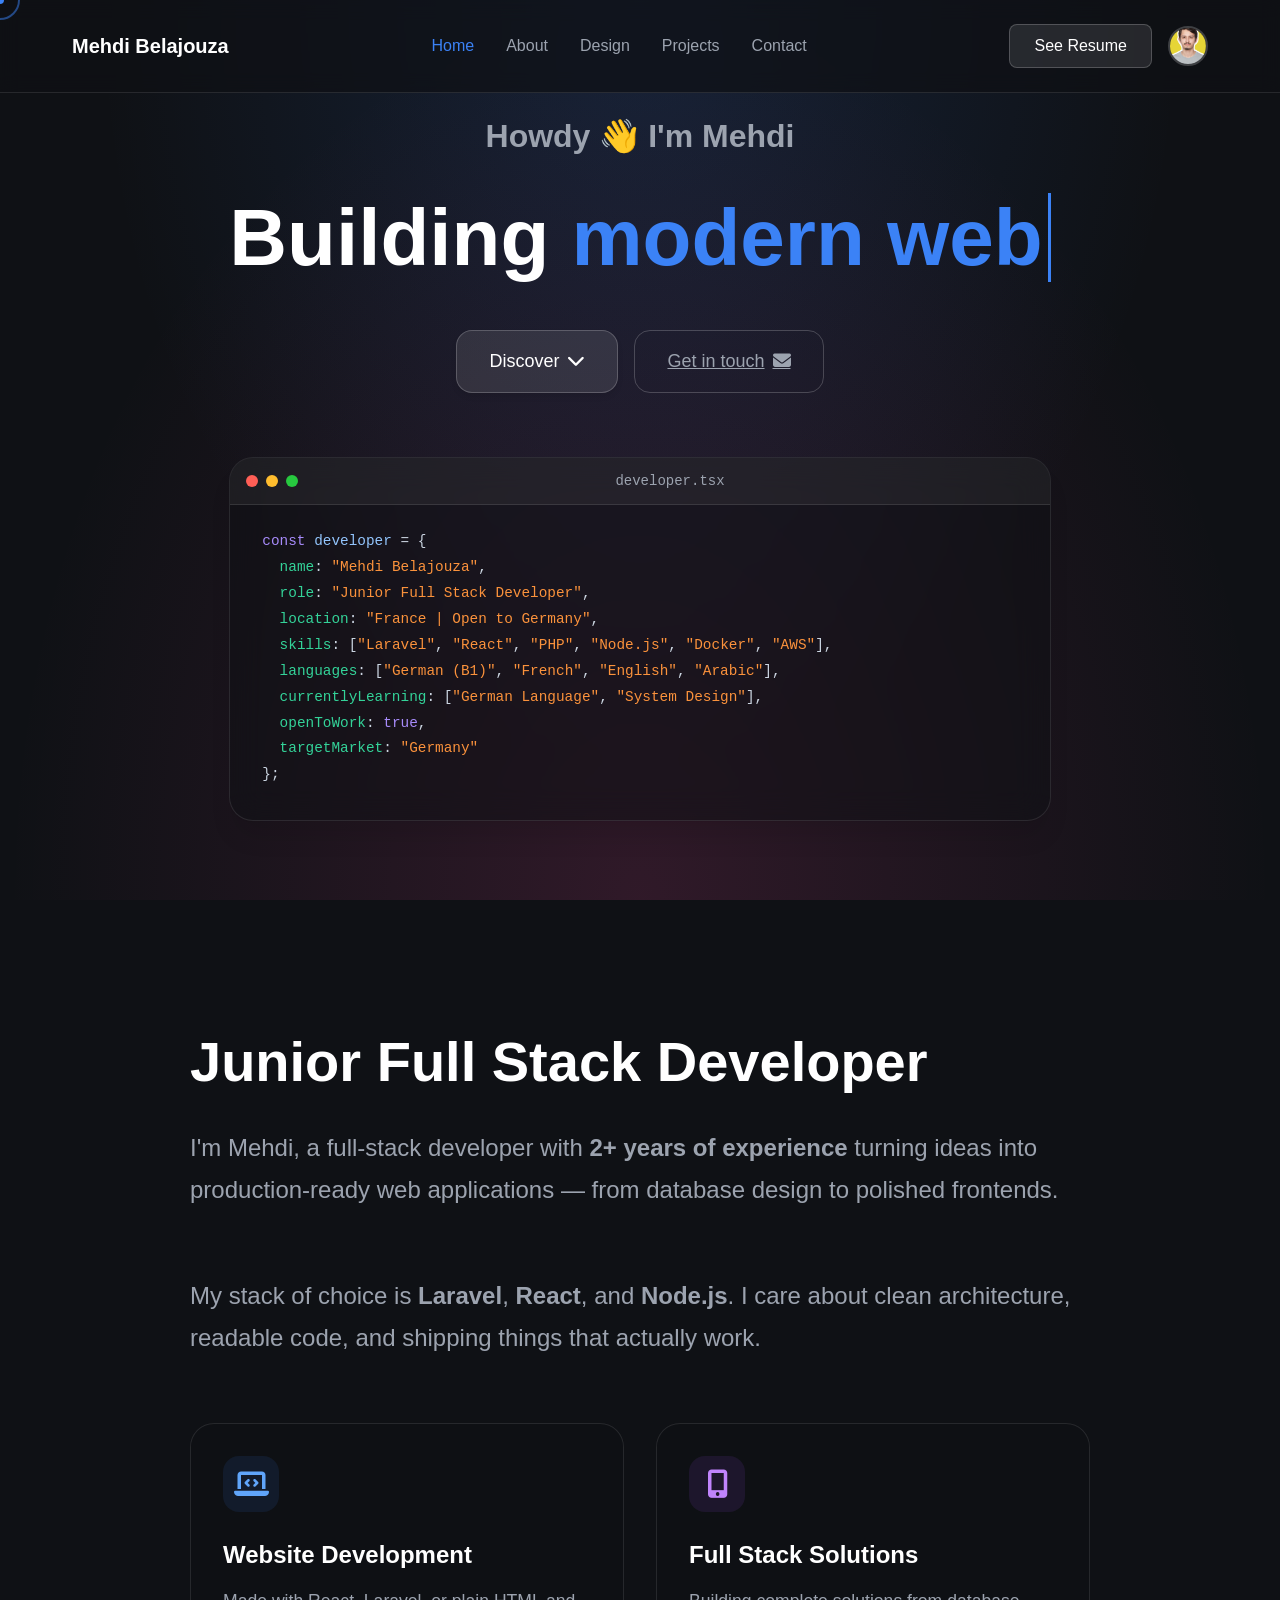
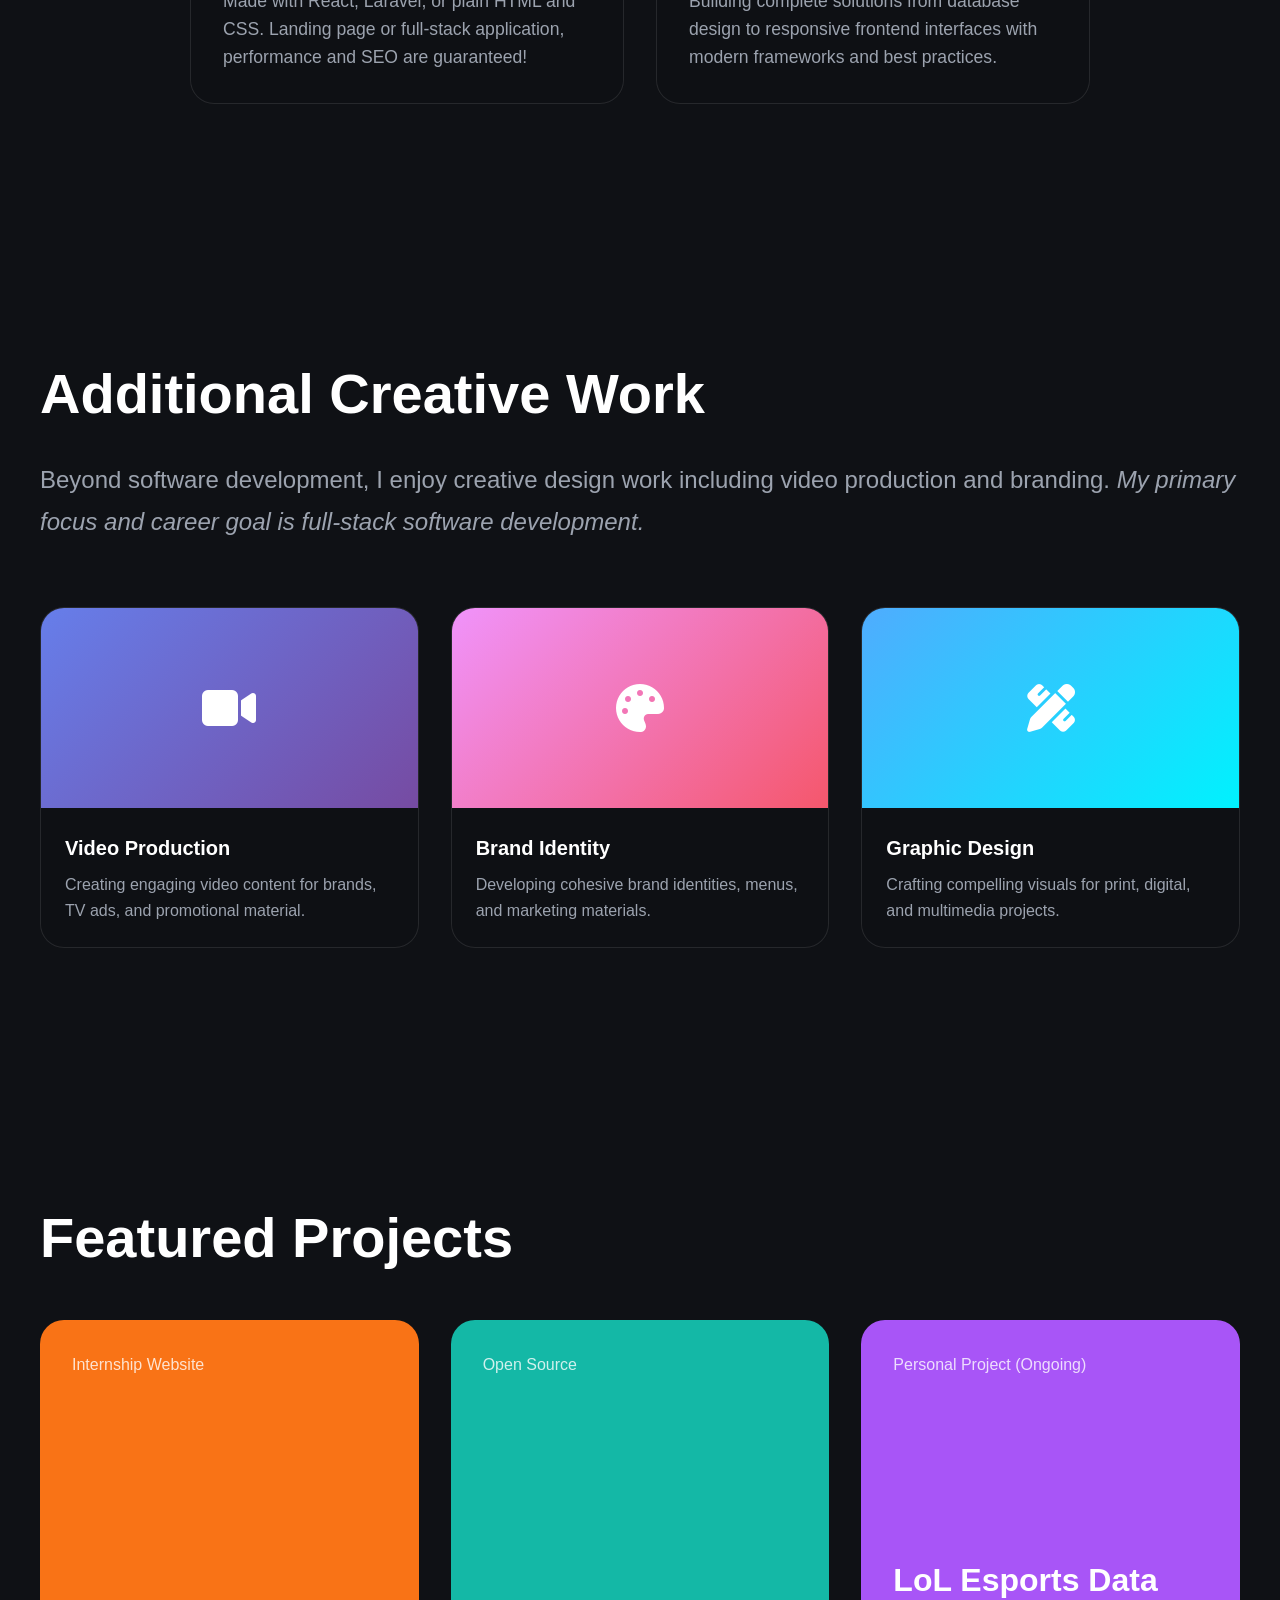
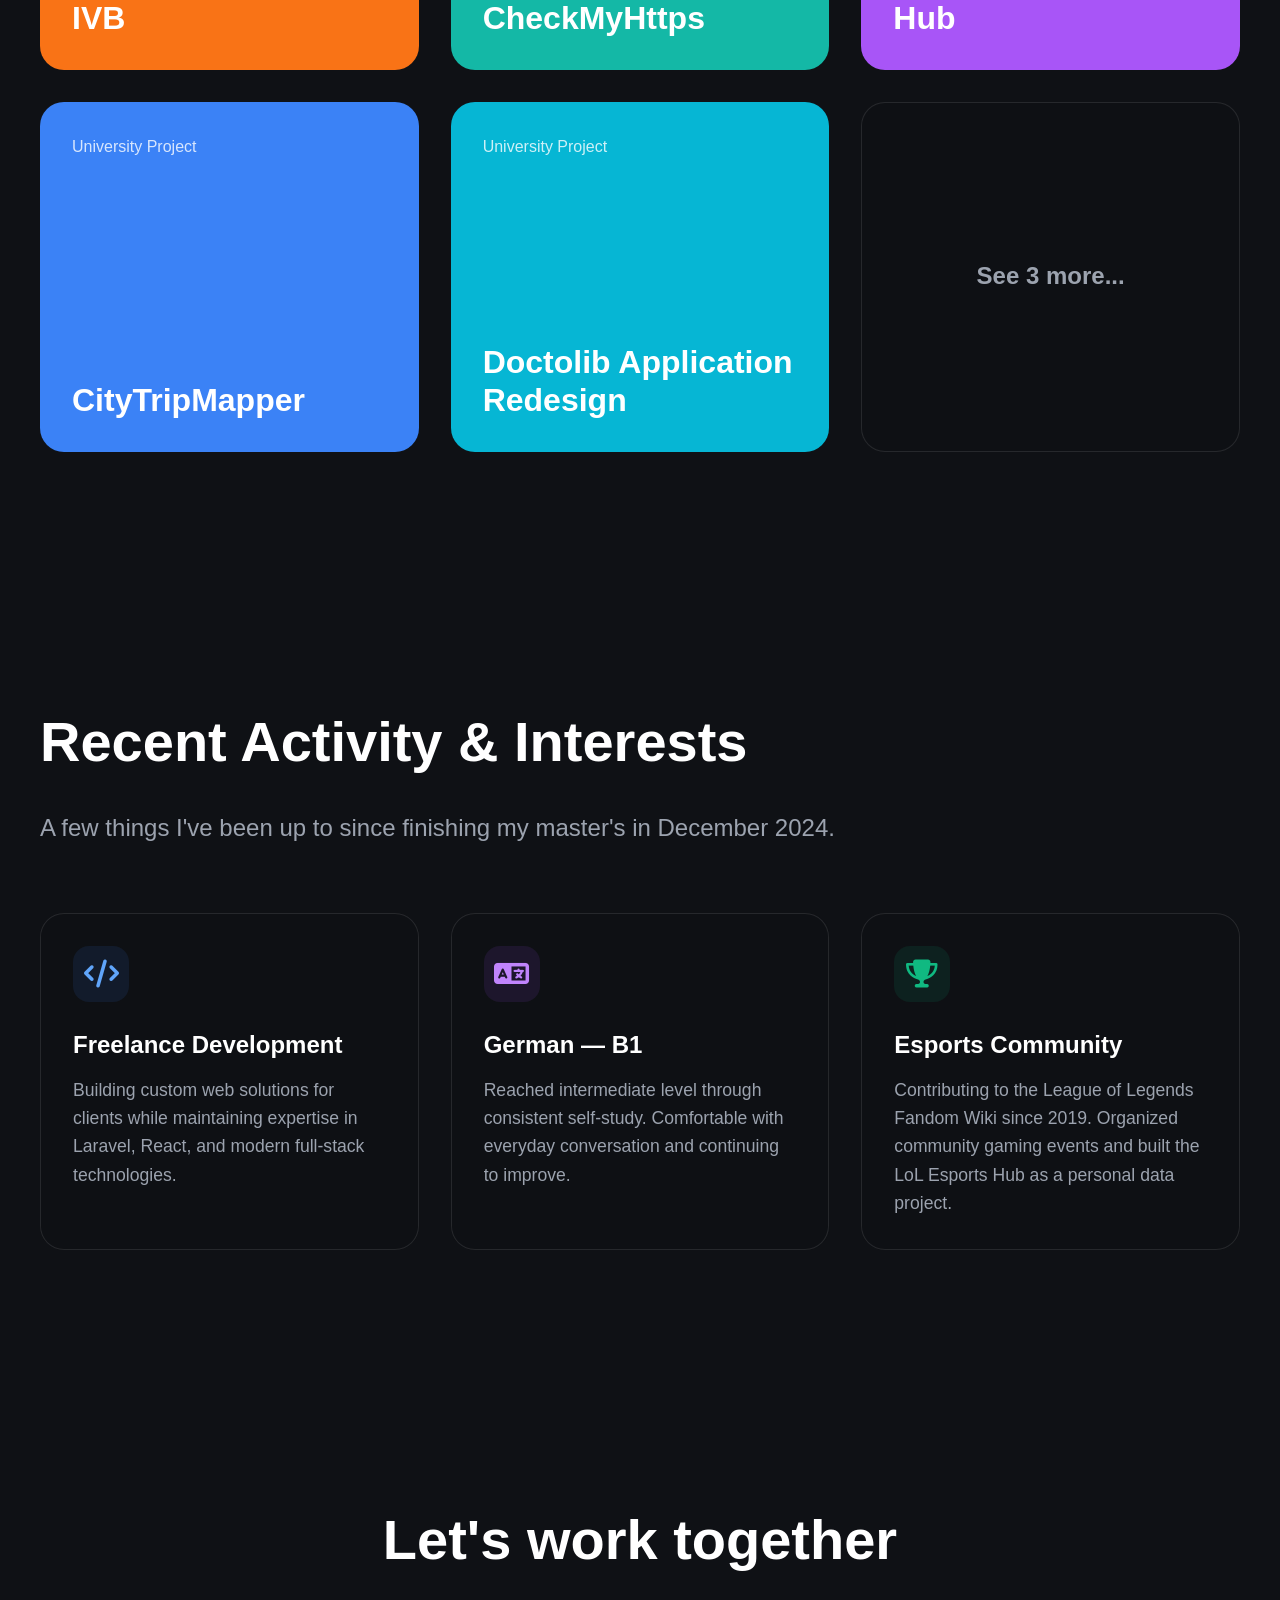
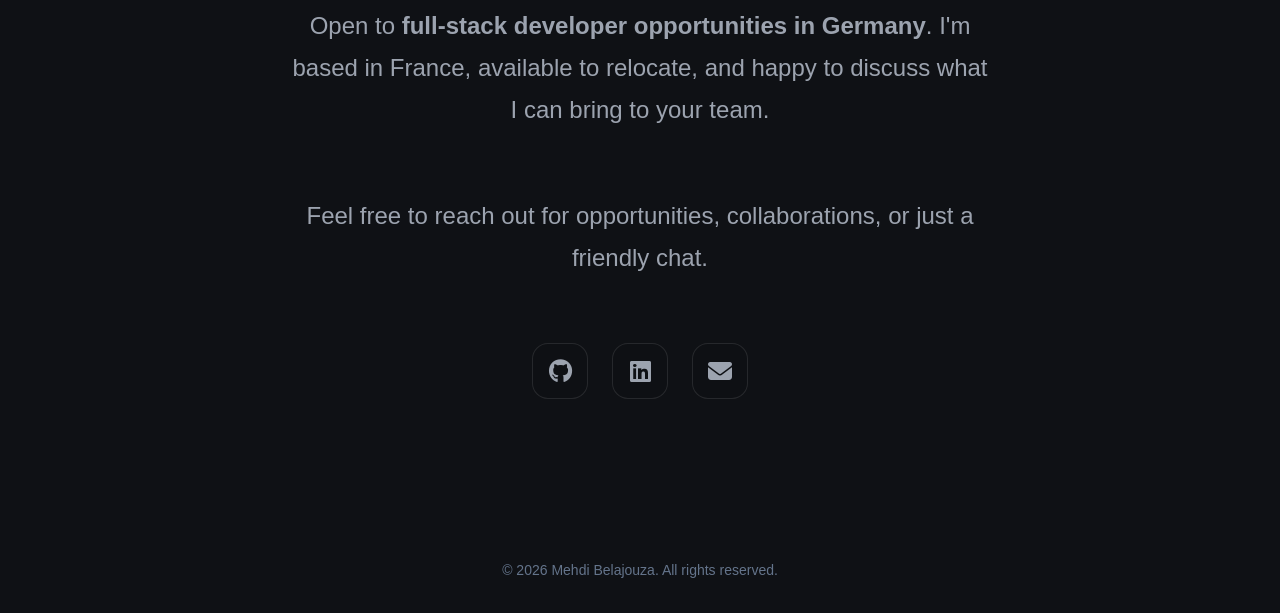
==== commit 7186aa80: "improving descriptions" ====
--- a/index.html
+++ b/index.html
@@ -33,7 +33,6 @@
                 <li><a href="#about">About</a></li>
                 <li><a href="#design">Design</a></li>
                 <li><a href="projects.html">Projects</a></li>
-                <li><a href="#esports">Esports</a></li>
                 <li><a href="#contact">Contact</a></li>
             </ul>
             <div class="nav-actions">
@@ -72,14 +71,13 @@
                 <div class="code-content"><pre>
 <span class="code-keyword">const</span> <span class="code-var">developer</span> = {
   <span class="code-prop">name</span>: <span class="code-string">"Mehdi Belajouza"</span>,
-  <span class="code-prop">role</span>: <span class="code-string">"Full Stack Developer"</span>,
-  <span class="code-prop">location</span>: <span class="code-string">"Paris, France"</span>,
-  <span class="code-prop">skills</span>: [<span class="code-string">"React"</span>, <span class="code-string">"Node.js"</span>, <span class="code-string">"Laravel"</span>, <span class="code-string">"Python"</span>, <span class="code-string">"Docker"</span>],
-  <span class="code-prop">currentlyLearning</span>: [
-    <span class="code-string">"System Design"</span>, <span class="code-string">"Effective AI Prompting"</span>,
-    <span class="code-string">"Video Editing Tools"</span>, <span class="code-string">"Digital Marketing Tricks"</span>
-  ],
-  <span class="code-prop">openToWork</span>: <span class="code-keyword">true</span>
+  <span class="code-prop">role</span>: <span class="code-string">"Junior Full Stack Developer"</span>,
+  <span class="code-prop">location</span>: <span class="code-string">"France | Open to Germany"</span>,
+  <span class="code-prop">skills</span>: [<span class="code-string">"Laravel"</span>, <span class="code-string">"React"</span>, <span class="code-string">"PHP"</span>, <span class="code-string">"Node.js"</span>, <span class="code-string">"Docker"</span>, <span class="code-string">"AWS"</span>],
+  <span class="code-prop">languages</span>: [<span class="code-string">"German (B1)"</span>, <span class="code-string">"French"</span>, <span class="code-string">"English"</span>, <span class="code-string">"Arabic"</span>],
+  <span class="code-prop">currentlyLearning</span>: [<span class="code-string">"German Language"</span>, <span class="code-string">"System Design"</span>],
+  <span class="code-prop">openToWork</span>: <span class="code-keyword">true</span>,
+  <span class="code-prop">targetMarket</span>: <span class="code-string">"Germany"</span>
 };</pre></div>
             </div>
         </div>
@@ -88,16 +86,16 @@
     <!-- About Section -->
     <section id="about" class="about" data-bg-color="#111827">
         <div class="about-container">
-            <h2 class="section-title">Passionate Full Stack Developer</h2>
-            
-            <p class="about-text">
-                Welcome to my portfolio! I'm Mehdi, a passionate programmer and aspiring UI designer. 
-                I currently work as a Full Stack Developer specializing in modern web technologies.
-            </p>
-            
-            <p class="about-text">
-                My favourite and most used frameworks are <strong>React</strong>, <strong>Node.js</strong>, 
-                and <strong>Laravel</strong> for full-stack development.
+            <h2 class="section-title">Junior Full Stack Developer</h2>
+            
+            <p class="about-text">
+                I'm Mehdi, a full-stack developer with <strong>2+ years of experience</strong> turning ideas into
+                production-ready web applications — from database design to polished frontends.
+            </p>
+            
+            <p class="about-text">
+                My stack of choice is <strong>Laravel</strong>, <strong>React</strong>, and <strong>Node.js</strong>.
+                I care about clean architecture, readable code, and shipping things that actually work.
             </p>
             
             <!-- Services -->
@@ -130,9 +128,10 @@
     <!-- Design Section -->
     <section id="design" class="design-section" data-bg-color="#0f1115">
         <div class="design-container">
-            <h2 class="section-title">Design Portfolio</h2>
-            <p class="about-text">
-                Creative design work spanning branding, video production, and visual media.
+            <h2 class="section-title">Additional Creative Work</h2>
+            <p class="about-text">
+                Beyond software development, I enjoy creative design work including video production and branding. 
+                <em>My primary focus and career goal is full-stack software development.</em>
             </p>
             
             <div class="design-grid reveal-container">
@@ -198,9 +197,9 @@
                 </a>
                 <!-- Project 3: Esports Hub -->
                 <a href="https://github.com/Mehdi-Belajouza/lol-esports-hub" target="_blank" class="project-card reveal-child" style="background-color: #a855f7;">
-                    <div class="category">Personal Project</div>
-                    <div class="title">Esports Hub</div>
-                    <div class="description">Modern platform for the Tunisian Esports and MENA community providing tournament coverage, player stats, and news.</div>
+                    <div class="category">Personal Project (Ongoing)</div>
+                    <div class="title">LoL Esports Data Hub</div>
+                    <div class="description">Full-stack ETL platform processing 50,000+ data points from Wikifandom API. Built with React, Node.js, and custom data pipeline architecture.</div>
                 </a>
                 <!-- Project 4: CityTripMapper -->
                 <a href="https://github.com/CityTripMapper/CityTripMapper" target="_blank" class="project-card reveal-child" style="background-color: #3b82f6;">
@@ -222,86 +221,44 @@
         </div>
     </section>
 
-    <!-- Esports Section -->
-    <section id="esports" class="esports-section" data-bg-color="#111827">
+    <!-- Recent Activity Section -->
+    <section id="activity" class="esports-section" data-bg-color="#111827">
         <div class="esports-container">
-            <span class="esports-badge"><i class="fas fa-trophy"></i>&nbsp; Applying for Esports LOL Tunisia</span>
-            <h2 class="section-title">Esports &amp; Community</h2>
-            <p class="about-text">
-                Beyond software, I'm deeply invested in the League of Legends competitive scene and Esports overall
-                and the growth of MENA &amp; Tunisian esports talent.
-            </p>
-
-            <!-- Stats row -->
-            <div class="esports-stats reveal-container">
-                <div class="esports-stat reveal-child">
-                    <span class="esports-stat-number">2019</span>
-                    <span class="esports-stat-label">Volunteering on LoL Fandom Wiki</span>
-                </div>
-                <div class="esports-stat reveal-child">
-                    <span class="esports-stat-number">6+</span>
-                    <span class="esports-stat-label">Years writing &amp; editing esports content</span>
-                </div>
-                <div class="esports-stat reveal-child">
-                    <span class="esports-stat-number">MENA</span>
-                    <span class="esports-stat-label">Regional talent advocate</span>
-                </div>
-            </div>
-
-            <!-- Role cards -->
-            <div class="esports-grid reveal-container">
-                <div class="esports-card esports-card-highlight reveal-child">
-                    <div class="esports-icon" style="background: linear-gradient(135deg,#c89b3c,#785a28)">
-                        <i class="fas fa-shield-alt"></i>
-                    </div>
-                    <h3 class="esports-role">Competition Manager</h3>
-                    <p class="esports-desc">Manage competitive events, enforce rules, and coordinate matches.</p>
-                    <p class="esports-fit"><i class="fas fa-check-circle"></i> Presided EPI Gaming Freaks (2020) &mdash; organized and ran the club's competitive events and internal structure.</p>
-                </div>
-
-                <div class="esports-card reveal-child">
-                    <div class="esports-icon" style="background: linear-gradient(135deg,#c89b3c,#a16207)">
-                        <i class="fas fa-sitemap"></i>
-                    </div>
-                    <h3 class="esports-role">Tournament Organizer</h3>
-                    <p class="esports-desc">Plan tournaments, brackets, and schedules.</p>
-                    <p class="esports-fit"><i class="fas fa-check-circle"></i> Building brackets &amp; schedules on LoL Fandom Wiki since 2019 &mdash; verified editor with 6+ years of experience.</p>
-                </div>
-
-                <div class="esports-card reveal-child">
-                    <div class="esports-icon" style="background: linear-gradient(135deg,#0ea5e9,#1d4ed8)">
-                        <i class="fas fa-users"></i>
-                    </div>
-                    <h3 class="esports-role">Community Manager</h3>
-                    <p class="esports-desc">Engage with players and manage Discord &amp; social platforms.</p>
-                    <p class="esports-fit"><i class="fas fa-check-circle"></i> Communication Manager at EPI Gaming Freaks &mdash; community outreach and platform management across Discord &amp; social media.</p>
-                </div>
-
-                <div class="esports-card reveal-child">
-                    <div class="esports-icon" style="background: linear-gradient(135deg,#a855f7,#7c3aed)">
-                        <i class="fas fa-bullhorn"></i>
-                    </div>
-                    <h3 class="esports-role">Marketing Manager</h3>
-                    <p class="esports-desc">Run campaigns, grow brand presence, and analyze performance.</p>
-                    <p class="esports-fit"><i class="fas fa-check-circle"></i> Freelance graphic designer &mdash; branding and visual assets, plus communication management experience from EPI Gaming Freaks.</p>
-                </div>
-
-                <div class="esports-card reveal-child">
-                    <div class="esports-icon" style="background: linear-gradient(135deg,#10b981,#0f766e)">
-                        <i class="fas fa-server"></i>
-                    </div>
-                    <h3 class="esports-role">IT &sol; Platform Admin</h3>
-                    <p class="esports-desc">Maintain servers, ensure uptime, and handle technical issues.</p>
-                    <p class="esports-fit"><i class="fas fa-check-circle"></i> Full-stack software engineer with international experience &mdash; Laravel, React, Docker, RESTful APIs, and DevOps practices.</p>
-                </div>
-            </div>
-
-            <!-- CTA -->
-            <div class="esports-cta">
-                <p class="esports-cta-text">I can provide endorsements from collaborators on the Fandom Wiki and from people I've worked with in the community.</p>
-                <a href="mailto:belajouza@et.esiea.fr?subject=Esports%20LOL%20Tunisia%20-%20Application" class="esports-cta-btn">
-                    <i class="fas fa-envelope"></i> Reach out for the role
-                </a>
+            <h2 class="section-title">Recent Activity &amp; Interests</h2>
+            <p class="about-text">
+                A few things I've been up to since finishing my master's in December 2024.
+            </p>
+
+            <div class="services-grid reveal-container">
+                <div class="service-card reveal-child">
+                    <div class="service-icon icon-blue">
+                        <i class="fas fa-code"></i>
+                    </div>
+                    <h3 class="service-title">Freelance Development</h3>
+                    <p class="service-description">
+                        Building custom web solutions for clients while maintaining expertise in Laravel, React, and modern full-stack technologies.
+                    </p>
+                </div>
+                
+                <div class="service-card reveal-child">
+                    <div class="service-icon icon-purple">
+                        <i class="fas fa-language"></i>
+                    </div>
+                    <h3 class="service-title">German — B1</h3>
+                    <p class="service-description">
+                        Reached intermediate level through consistent self-study. Comfortable with everyday conversation and continuing to improve.
+                    </p>
+                </div>
+
+                <div class="service-card reveal-child">
+                    <div class="service-icon icon-green">
+                        <i class="fas fa-trophy"></i>
+                    </div>
+                    <h3 class="service-title">Esports Community</h3>
+                    <p class="service-description">
+                        Contributing to the League of Legends Fandom Wiki since 2019. Organized community gaming events and built the LoL Esports Hub as a personal data project.
+                    </p>
+                </div>
             </div>
         </div>
     </section>
@@ -311,7 +268,11 @@
         <div class="contact-container">
             <h2 class="section-title">Let's work together</h2>
             <p class="about-text">
-                Feel free to reach out for collaborations or just a friendly chat.
+                Open to <strong>full-stack developer opportunities in Germany</strong>.
+                I'm based in France, available to relocate, and happy to discuss what I can bring to your team.
+            </p>
+            <p class="about-text">
+                Feel free to reach out for opportunities, collaborations, or just a friendly chat.
             </p>
             
             <div class="contact-links">
--- a/style.css
+++ b/style.css
@@ -408,6 +408,11 @@
 .icon-purple {
     background: rgba(168, 85, 247, 0.1);
     color: #c084fc;
+}
+
+.icon-green {
+    background: rgba(16, 185, 129, 0.1);
+    color: #10b981;
 }
 
 .service-title {
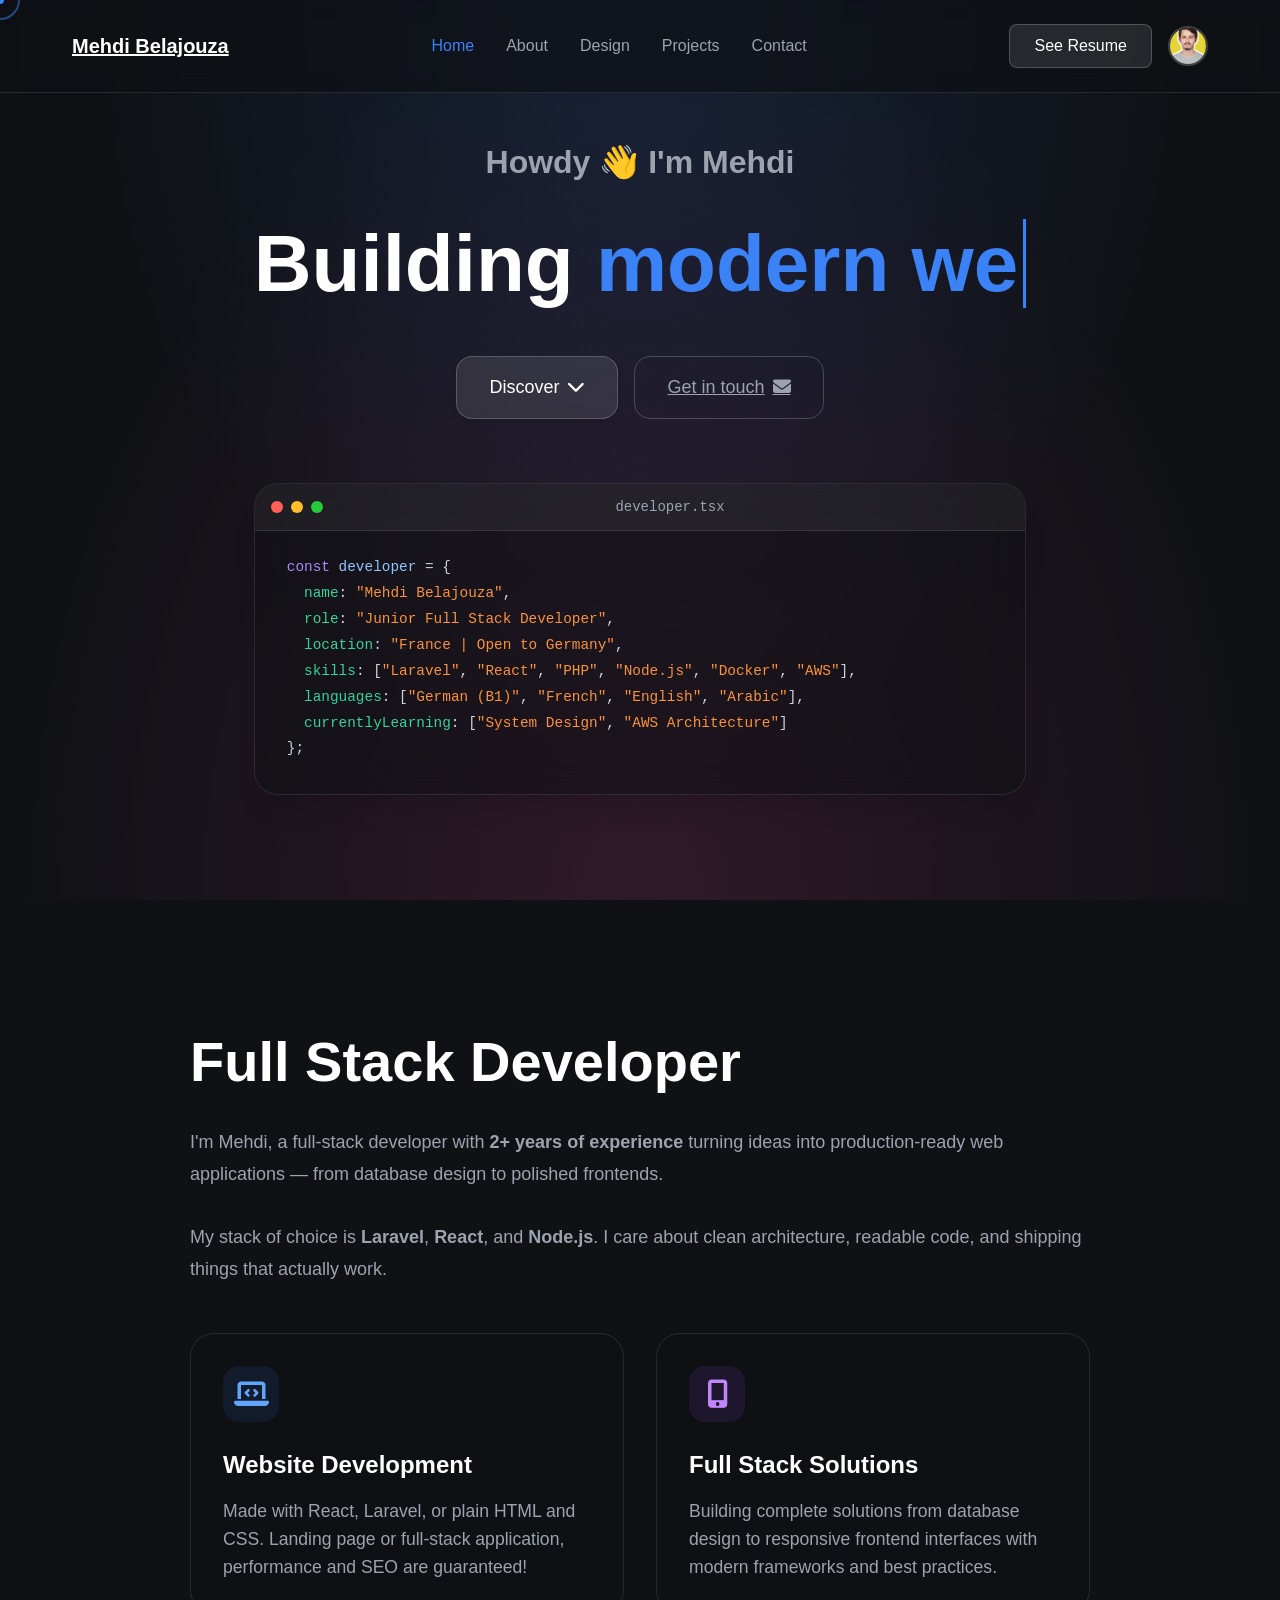
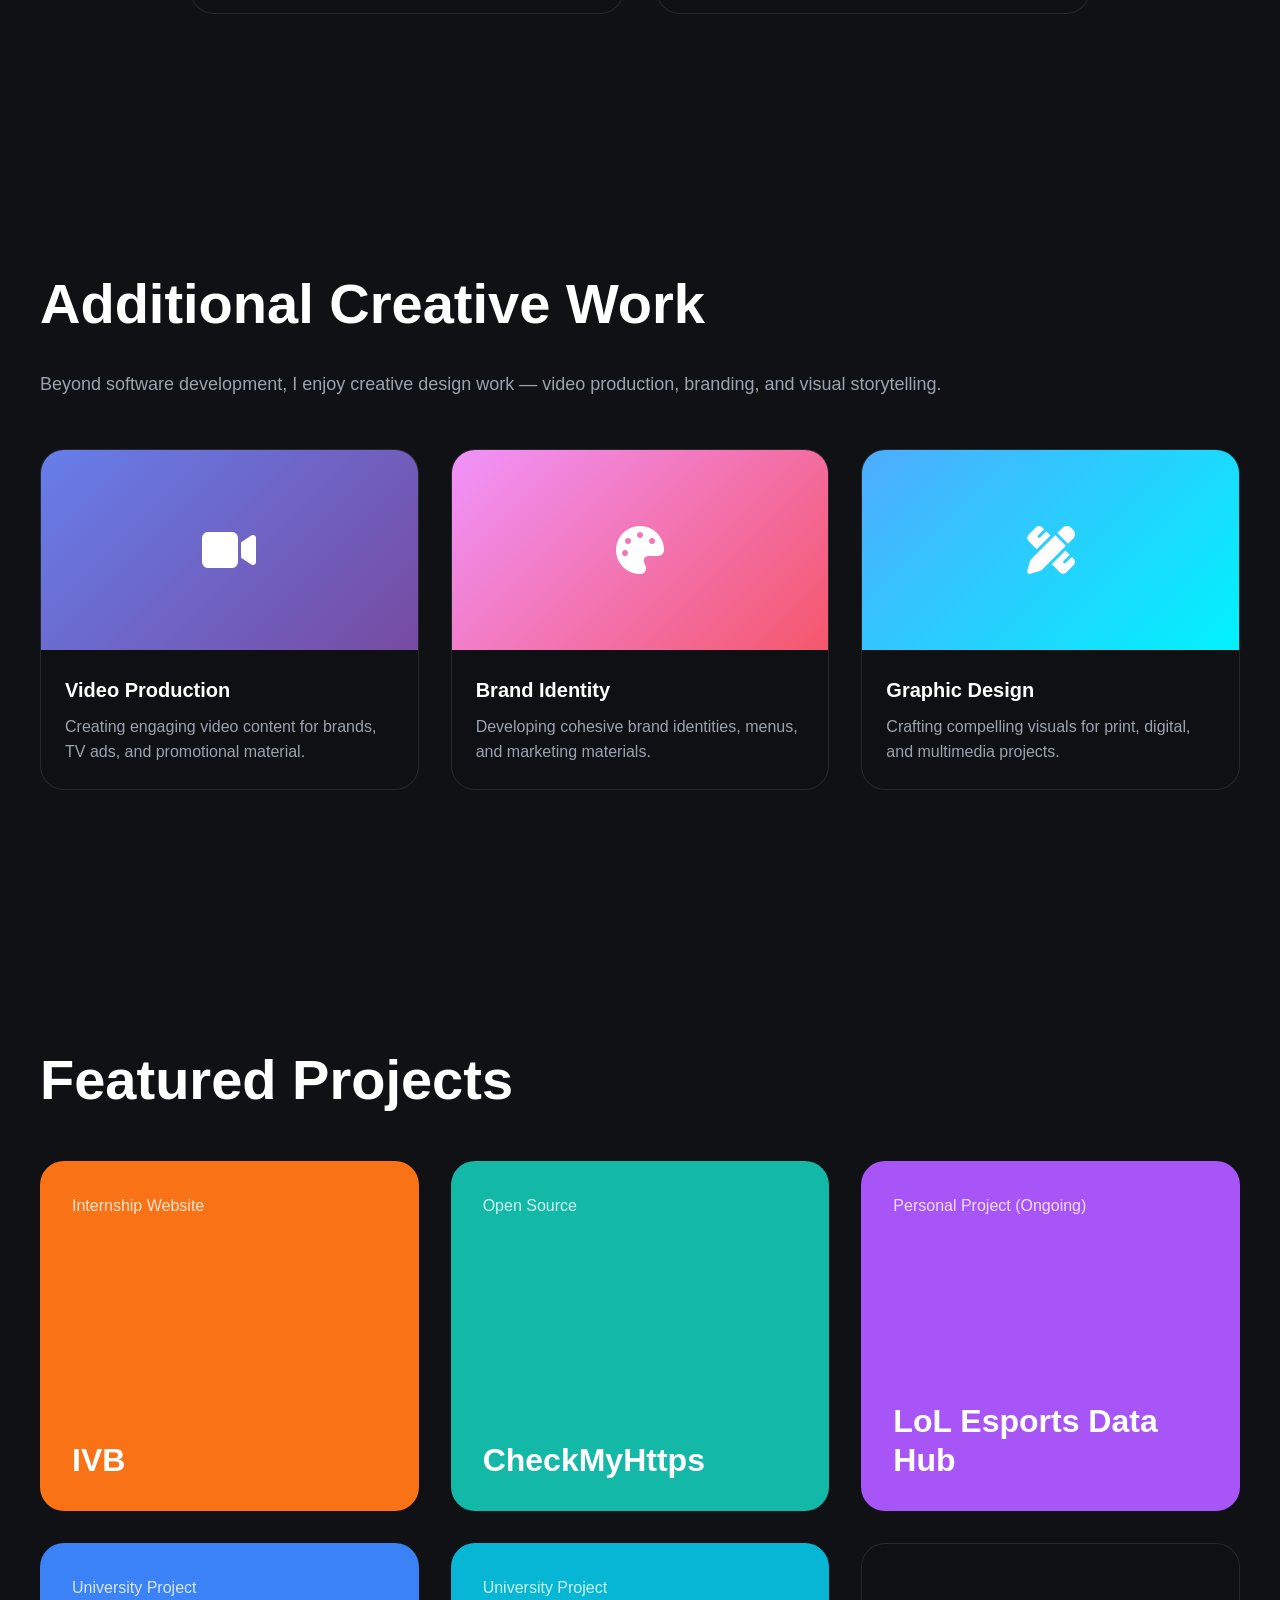
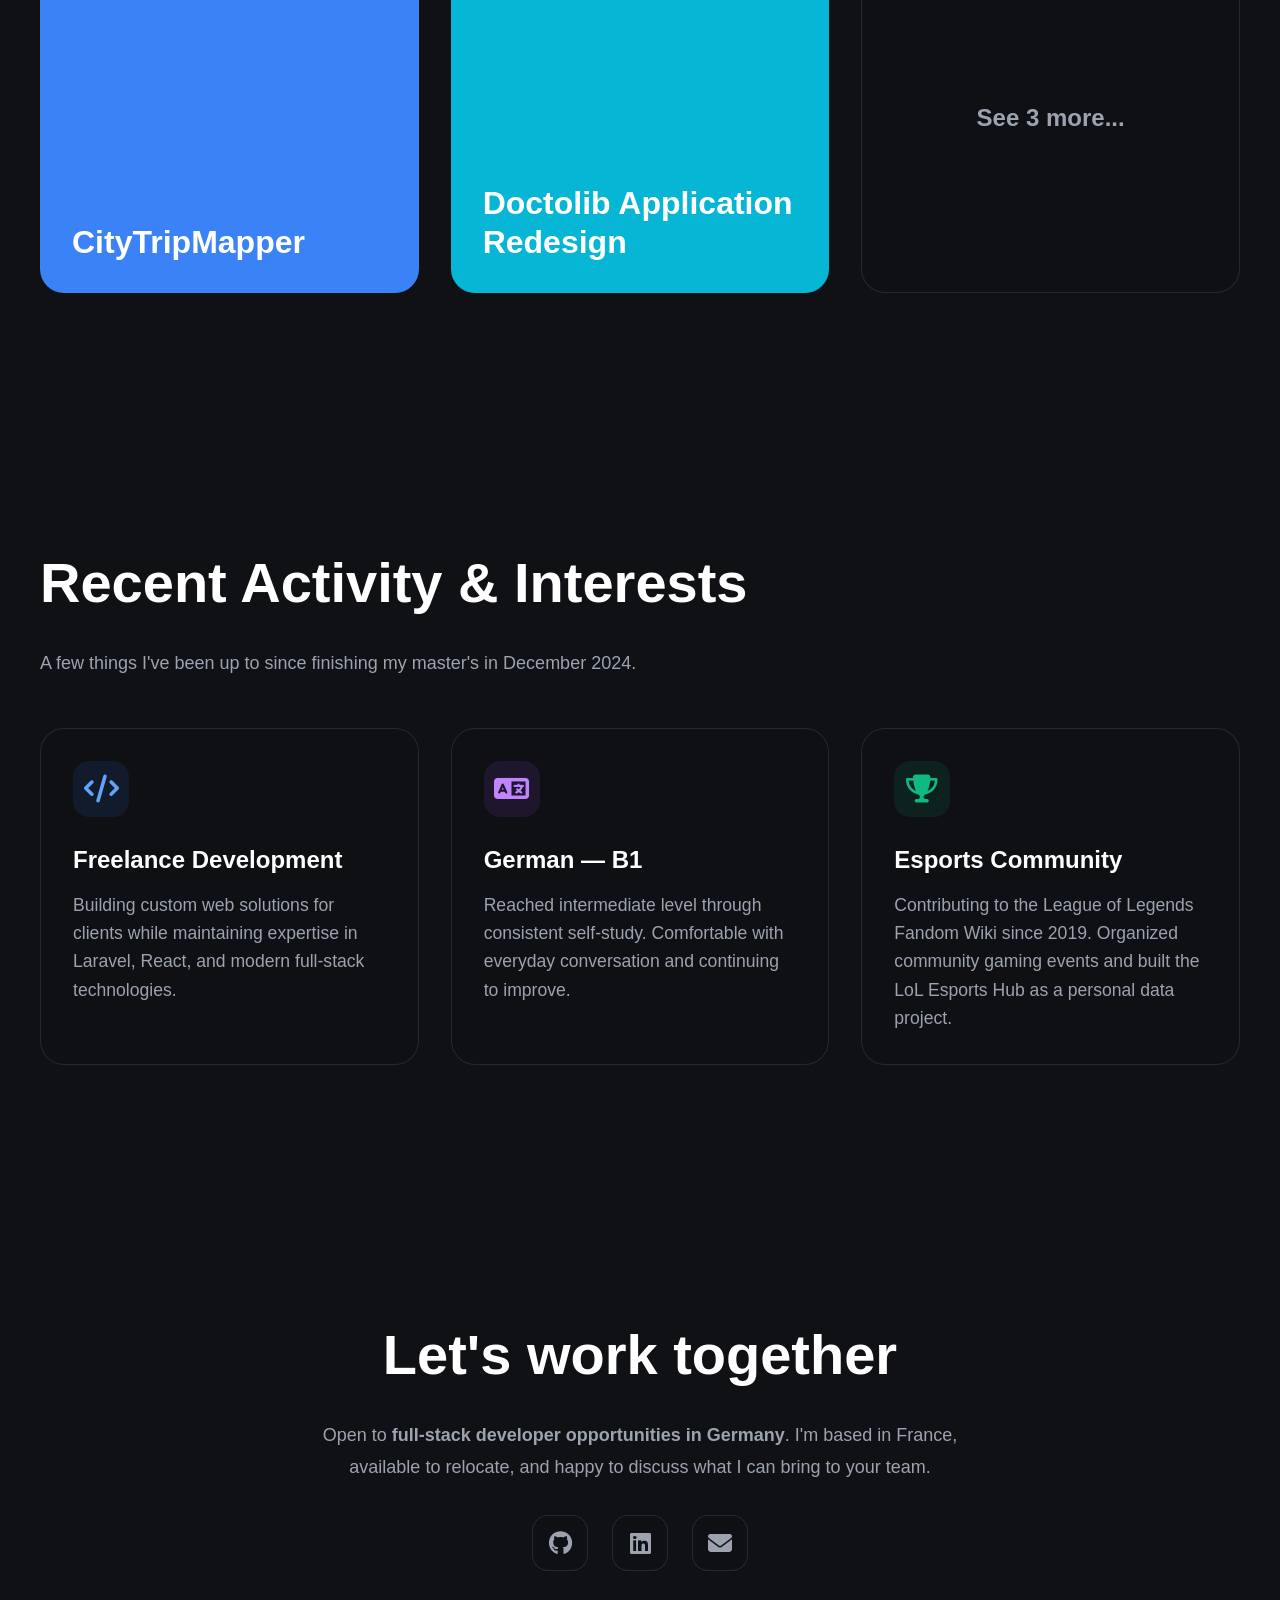
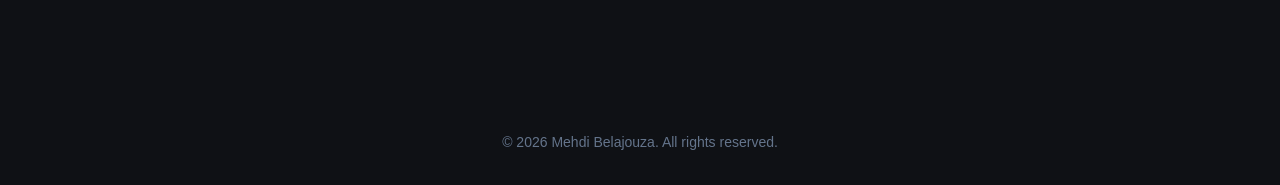
==== commit 849d69a7: "adding more elements and fixing descriptions" ====
--- a/index.html
+++ b/index.html
@@ -19,7 +19,7 @@
     <!-- Navigation -->
     <nav id="navbar">
         <div class="nav-container">
-            <div class="logo glitch-hover">Mehdi Belajouza</div>
+            <a href="#home" class="logo glitch-hover">Mehdi Belajouza</a>
             
             <!-- Mobile Menu Button -->
             <button class="mobile-menu-toggle" id="mobile-menu-toggle" aria-label="Toggle Menu">
@@ -75,9 +75,7 @@
   <span class="code-prop">location</span>: <span class="code-string">"France | Open to Germany"</span>,
   <span class="code-prop">skills</span>: [<span class="code-string">"Laravel"</span>, <span class="code-string">"React"</span>, <span class="code-string">"PHP"</span>, <span class="code-string">"Node.js"</span>, <span class="code-string">"Docker"</span>, <span class="code-string">"AWS"</span>],
   <span class="code-prop">languages</span>: [<span class="code-string">"German (B1)"</span>, <span class="code-string">"French"</span>, <span class="code-string">"English"</span>, <span class="code-string">"Arabic"</span>],
-  <span class="code-prop">currentlyLearning</span>: [<span class="code-string">"German Language"</span>, <span class="code-string">"System Design"</span>],
-  <span class="code-prop">openToWork</span>: <span class="code-keyword">true</span>,
-  <span class="code-prop">targetMarket</span>: <span class="code-string">"Germany"</span>
+  <span class="code-prop">currentlyLearning</span>: [<span class="code-string">"System Design"</span>, <span class="code-string">"AWS Architecture"</span>]
 };</pre></div>
             </div>
         </div>
@@ -86,7 +84,7 @@
     <!-- About Section -->
     <section id="about" class="about" data-bg-color="#111827">
         <div class="about-container">
-            <h2 class="section-title">Junior Full Stack Developer</h2>
+            <h2 class="section-title">Full Stack Developer</h2>
             
             <p class="about-text">
                 I'm Mehdi, a full-stack developer with <strong>2+ years of experience</strong> turning ideas into
@@ -130,8 +128,7 @@
         <div class="design-container">
             <h2 class="section-title">Additional Creative Work</h2>
             <p class="about-text">
-                Beyond software development, I enjoy creative design work including video production and branding. 
-                <em>My primary focus and career goal is full-stack software development.</em>
+                Beyond software development, I enjoy creative design work — video production, branding, and visual storytelling.
             </p>
             
             <div class="design-grid reveal-container">
@@ -208,7 +205,7 @@
                     <div class="description">Tourist guide platform with microservices architecture. Built with React, Node.js, and MongoDB.</div>
                 </a>
                 <!-- Project 5: Doctolib UI/UX -->
-                <a href="#" class="project-card reveal-child" style="background-color: #06b6d4;">
+                <a class="project-card reveal-child" style="background-color: #06b6d4; cursor: default;">
                     <div class="category">University Project</div>
                     <div class="title">Doctolib Application Redesign</div>
                     <div class="description">Improved interface concept for Doctolib application optimized for mobile devices.</div>
@@ -271,10 +268,6 @@
                 Open to <strong>full-stack developer opportunities in Germany</strong>.
                 I'm based in France, available to relocate, and happy to discuss what I can bring to your team.
             </p>
-            <p class="about-text">
-                Feel free to reach out for opportunities, collaborations, or just a friendly chat.
-            </p>
-            
             <div class="contact-links">
                 <a href="https://github.com/Mehdi-Belajouza" target="_blank" class="contact-link">
                     <i class="fab fa-github"></i>
--- a/style.css
+++ b/style.css
@@ -13,6 +13,18 @@
     color: #cbd5e1;
     line-height: 1.6;
     transition: background-color 0.5s, color 0.5s;
+}
+
+/* Scroll Progress Bar */
+.scroll-progress {
+    position: fixed;
+    top: 0;
+    left: 0;
+    height: 3px;
+    width: 0%;
+    background: linear-gradient(90deg, #60a5fa, #c084fc);
+    z-index: 9999;
+    transition: width 0.1s linear;
 }
 
 /* Navigation */
@@ -361,10 +373,10 @@
 }
 
 .about-text {
-    font-size: 1.5rem;
+    font-size: 1.125rem;
     color: #9ca3af;
     line-height: 1.75;
-    margin-bottom: 4rem;
+    margin-bottom: 2rem;
 }
 
 .services-grid {
@@ -516,6 +528,17 @@
     .projects-grid {
         grid-template-columns: 1fr;
     }
+
+    .project-card .description {
+        position: static;
+        transform: none;
+        opacity: 1;
+        visibility: visible;
+        width: 100%;
+        padding: 0.5rem 0 0;
+        text-align: left;
+        font-size: 0.875rem;
+    }
 }
 
 .project-card {
@@ -534,7 +557,7 @@
 }
 
 .project-card:hover {
-    transform: translateY(-6px);
+    transform: translateY(-3px);
     opacity: 1;
 }
 
@@ -550,7 +573,7 @@
     width: 80%;
     text-align: center;
     font-size: 1.1rem;
-    opacity: 12%;
+    opacity: 0;
     visibility: hidden;
     transition: opacity 0.3s ease-in-out, visibility 0.3s ease-in-out;
 }
@@ -1173,8 +1196,8 @@
 }
 
 .project-card-large:hover {
-    transform: translateY(-12px) scale(1.01);
-    box-shadow: 0 30px 60px rgba(0, 0, 0, 0.25);
+    transform: translateY(-6px) scale(1.005);
+    box-shadow: 0 20px 40px rgba(0, 0, 0, 0.2);
 }
 
 .project-content-left {
@@ -1328,7 +1351,7 @@
 }
 
 .project-card-large:hover .project-preview img {
-    transform: perspective(1400px) rotateY(-5deg) rotateX(2deg) scale(1.04);
+    transform: perspective(1400px) rotateY(-7deg) rotateX(3deg) scale(1.02);
     box-shadow: 
         -40px 30px 80px rgba(0, 0, 0, 0.4),
         -22px 15px 45px rgba(0, 0, 0, 0.3),
@@ -1396,6 +1419,23 @@
     .project-buttons {
         flex-wrap: wrap;
     }
+}
+
+/* AI Video Showcase */
+.video-showcase {
+    margin-top: 2rem;
+    border-radius: 1.5rem;
+    overflow: hidden;
+    border: 1px solid rgba(255, 255, 255, 0.1);
+    background: rgba(15, 17, 21, 0.5);
+    backdrop-filter: blur(16px);
+    max-width: 900px;
+}
+
+.video-showcase video {
+    width: 100%;
+    height: auto;
+    display: block;
 }
 
 /* Menu Design Gallery - Modern Bento Grid */
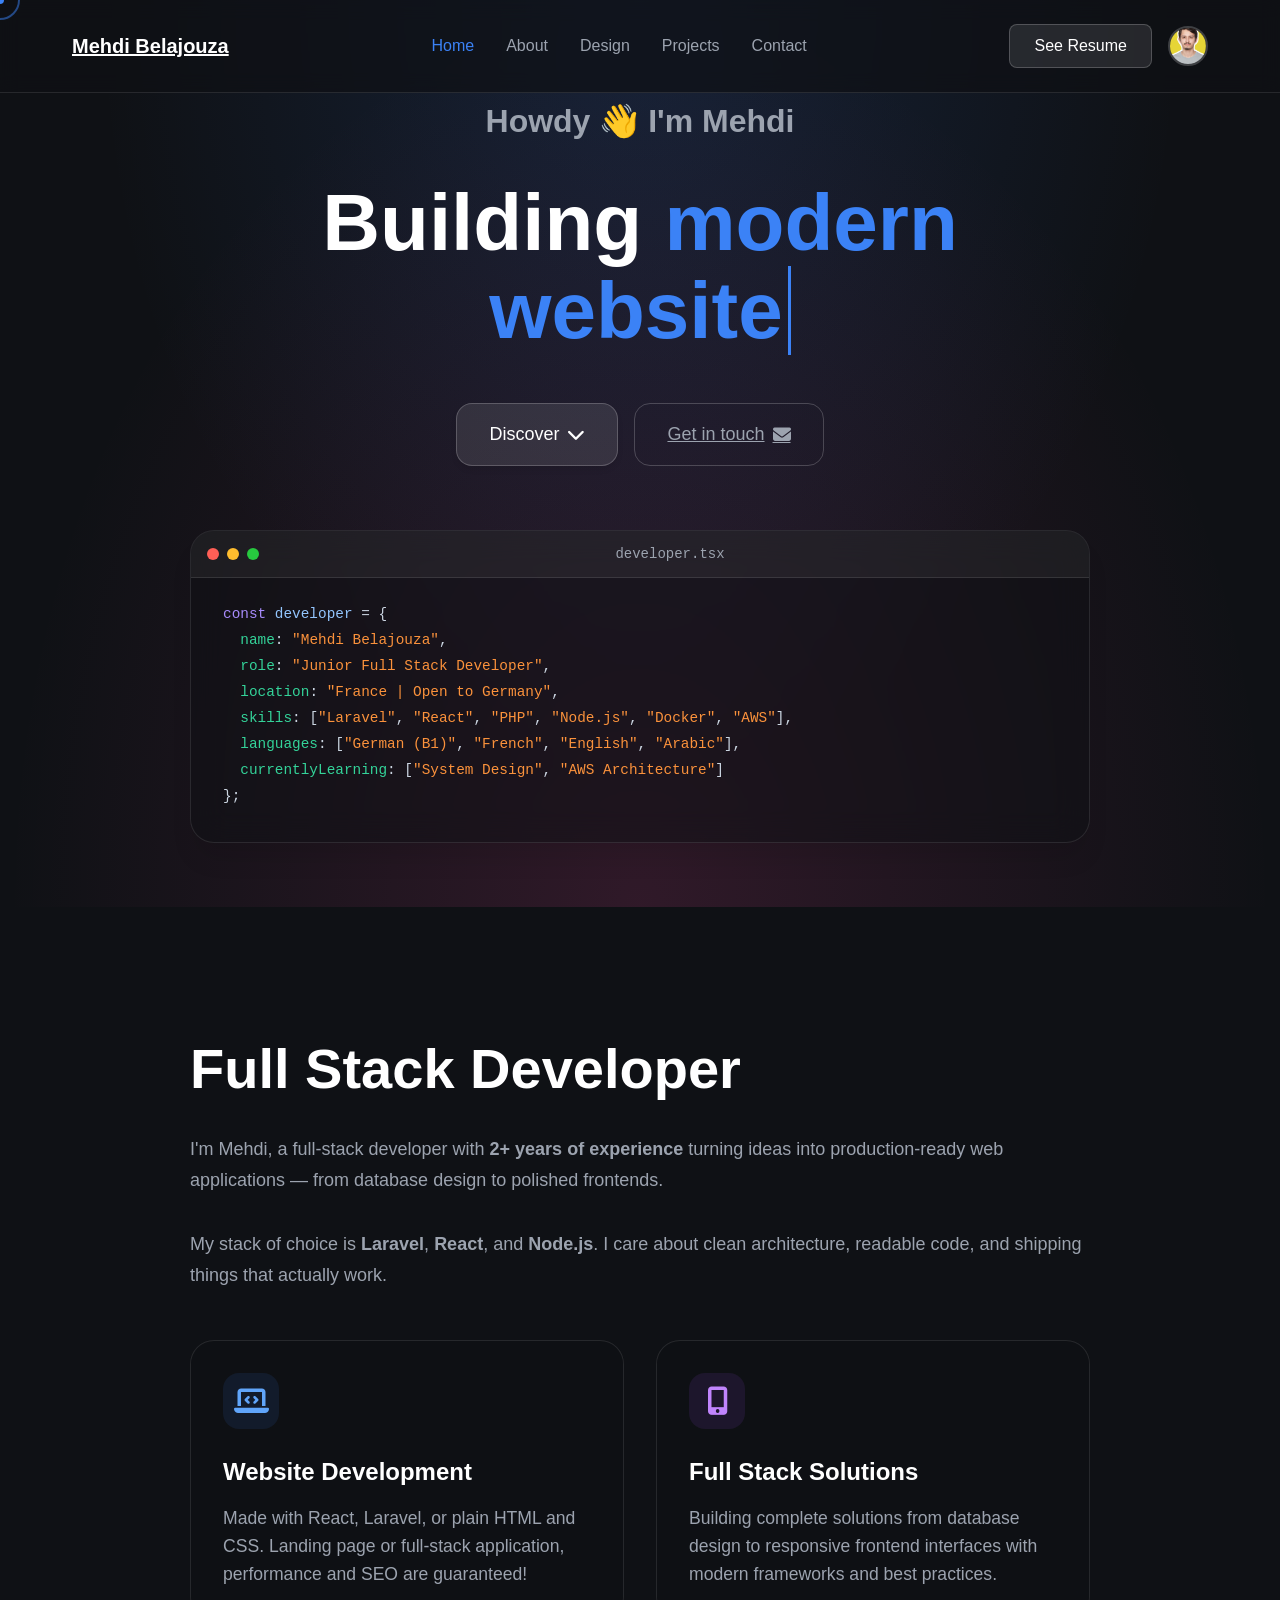
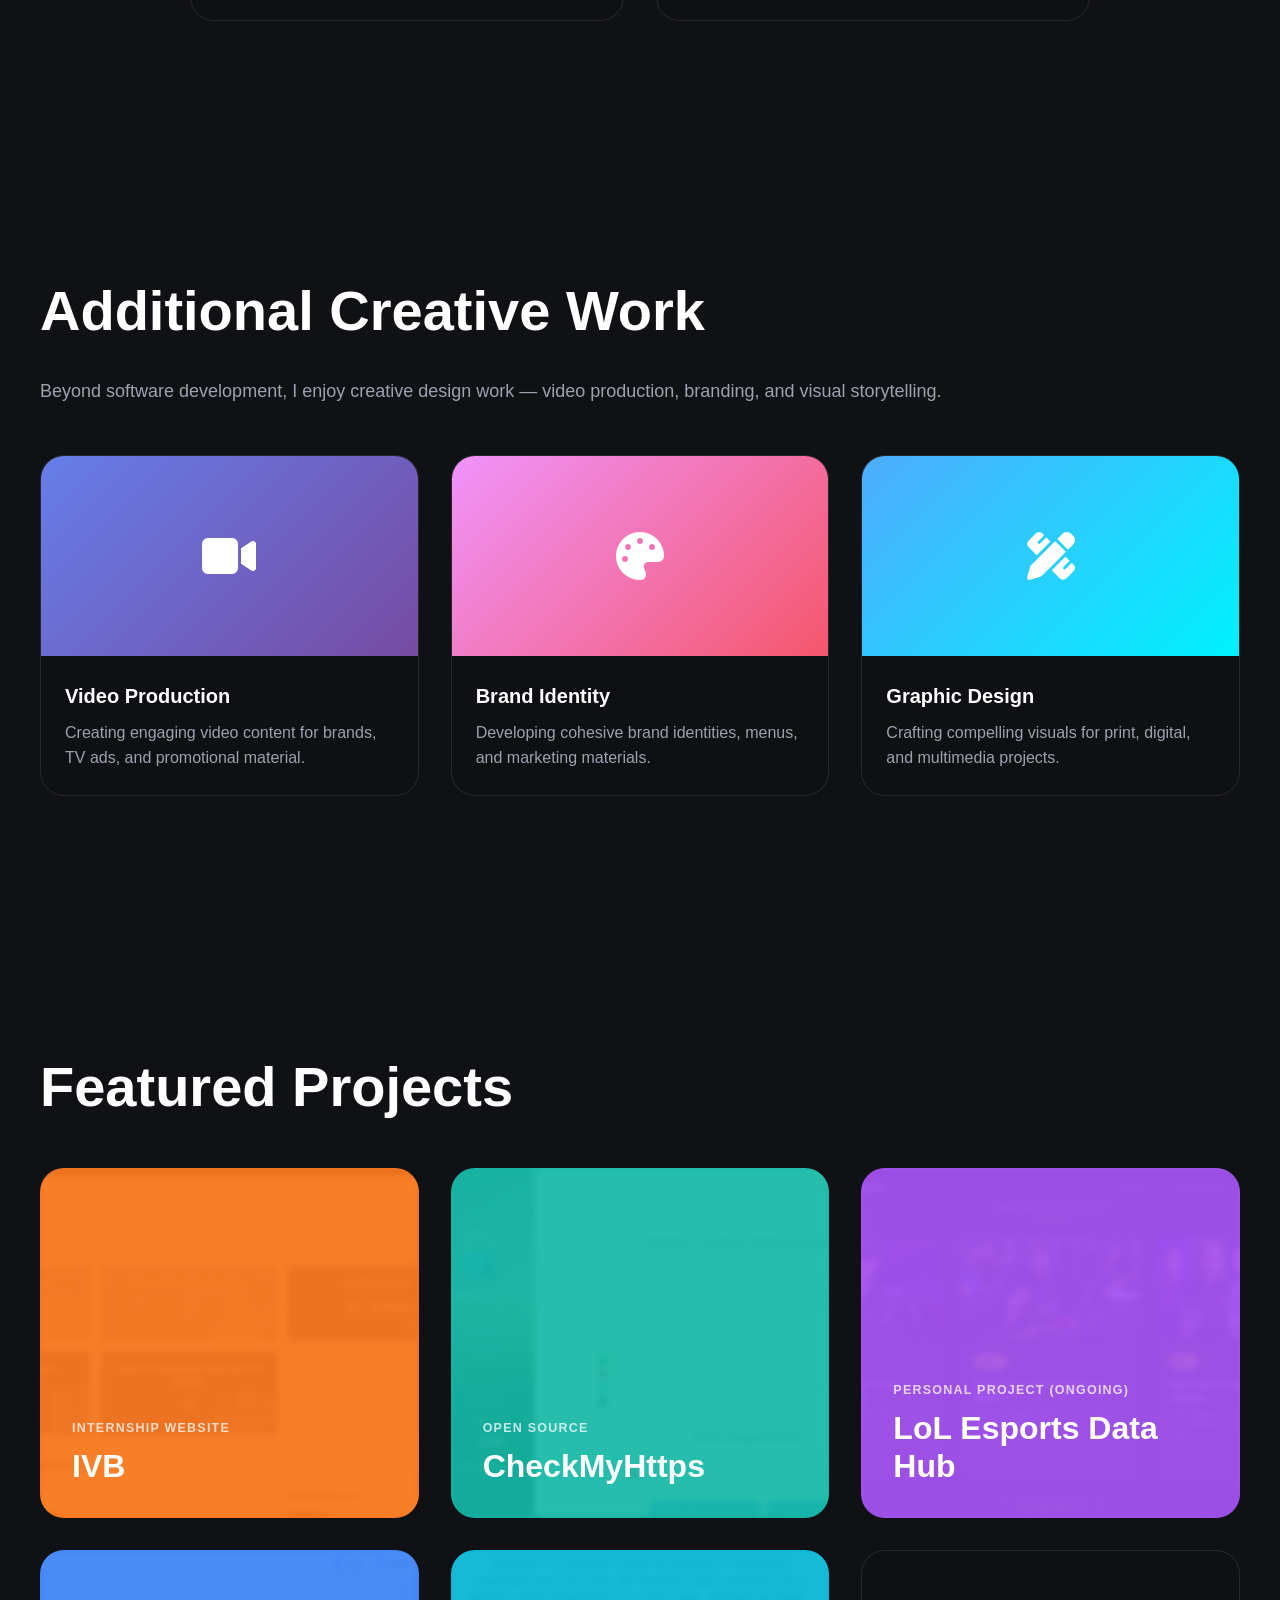
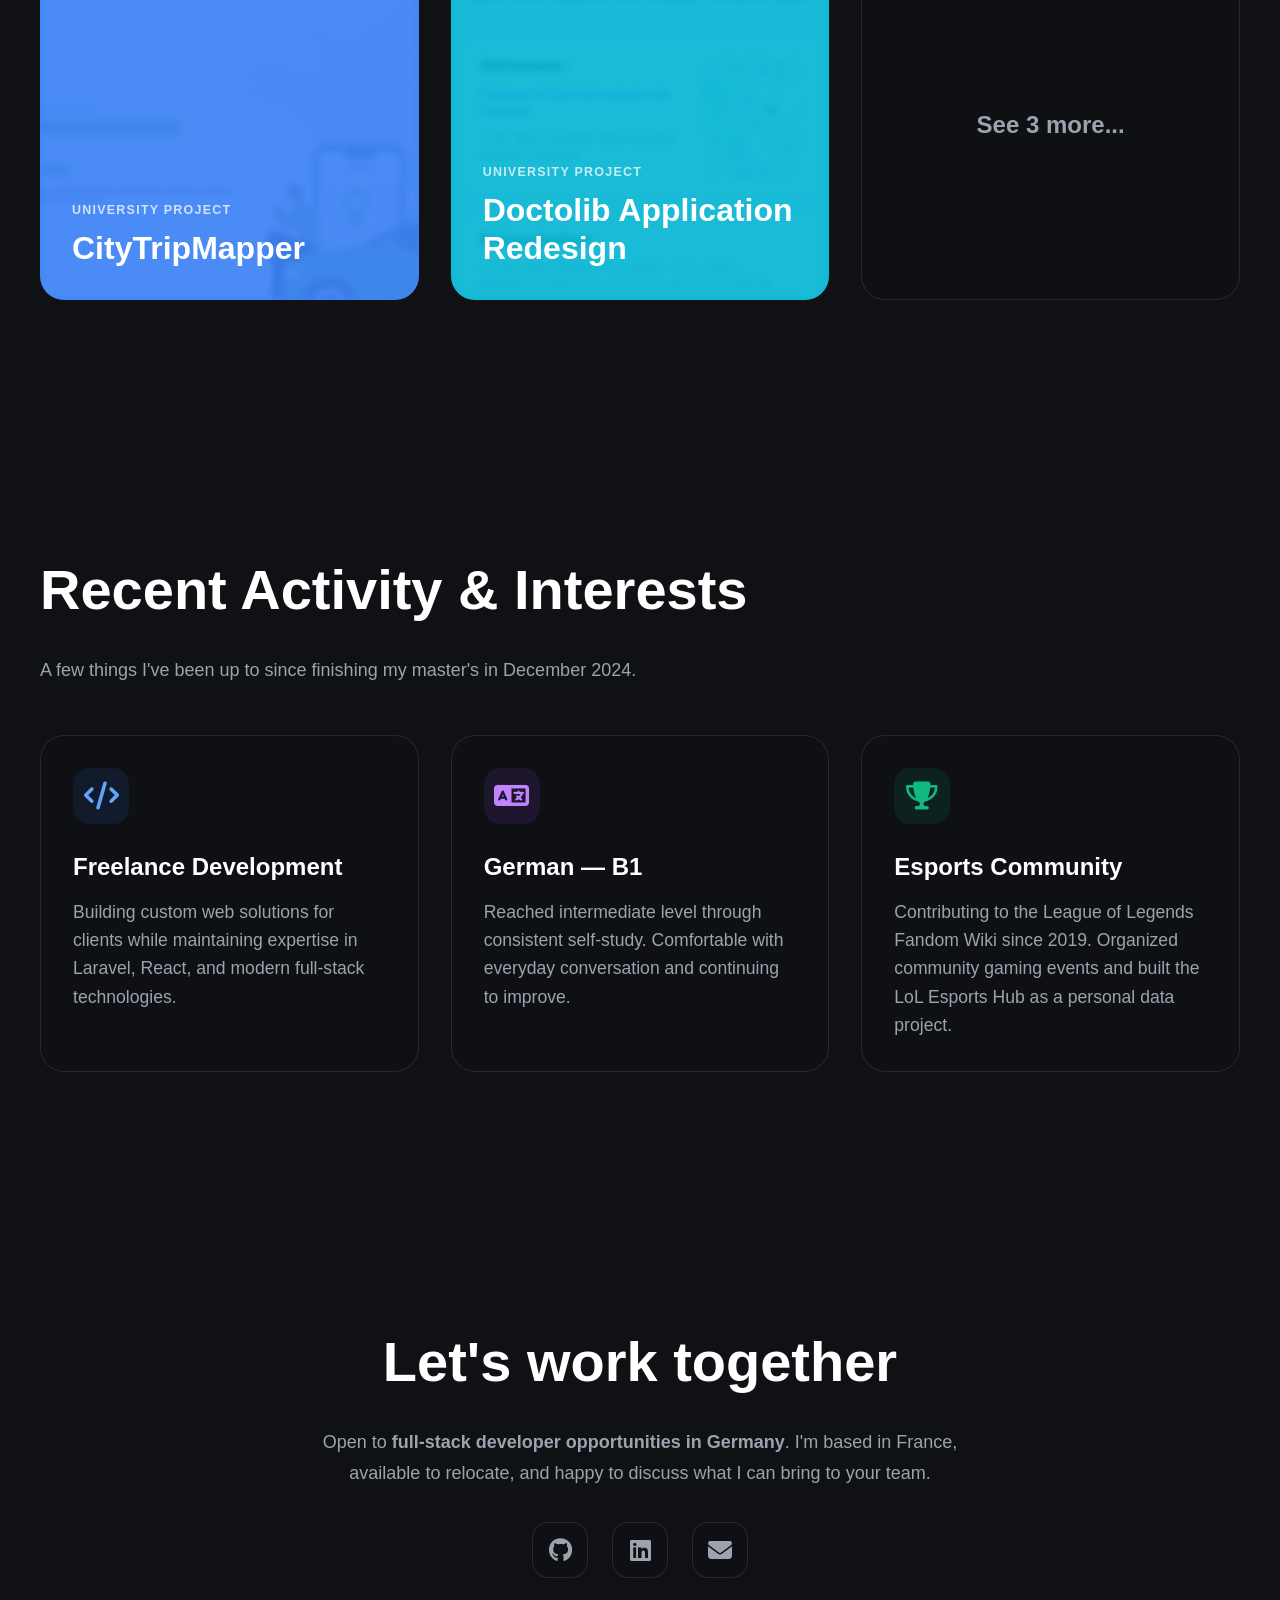
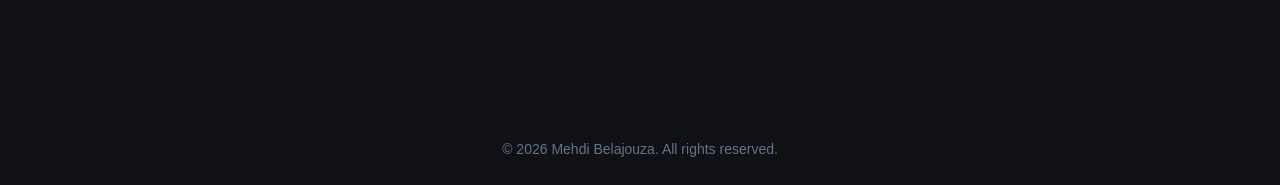
==== commit e372cacc: "improving ui" ====
--- a/index.html
+++ b/index.html
@@ -181,31 +181,31 @@
             
             <div class="projects-grid reveal-container">
                 <!-- Project 1: IVB -->
-                <a href="https://ionos.ivb.itfuture.net/" target="_blank" class="project-card reveal-child" style="background-color: #f97316;">
+                <a href="https://ionos.ivb.itfuture.net/" target="_blank" class="project-card reveal-child" style="background-color: #f97316; --bg-image: url('images/iVB.png');">
                     <div class="category">Internship Website</div>
                     <div class="title">IVB</div>
                     <div class="description">Comprehensive voice assistant management system built on Laravel with AI-powered conversations and advanced analytics.</div>
                 </a>
                 <!-- Project 2: CheckMyHttps -->
-                <a href="https://checkmyhttps.net/" target="_blank" class="project-card reveal-child" style="background-color: #14b8a6;">
+                <a href="https://checkmyhttps.net/" target="_blank" class="project-card reveal-child" style="background-color: #14b8a6; --bg-image: url('images/checkmyhttps.png');">
                     <div class="category">Open Source</div>
                     <div class="title">CheckMyHttps</div>
                     <div class="description">Browser extension for HTTPS security verification that helps users detect potential man-in-the-middle attacks.</div>
                 </a>
                 <!-- Project 3: Esports Hub -->
-                <a href="https://github.com/Mehdi-Belajouza/lol-esports-hub" target="_blank" class="project-card reveal-child" style="background-color: #a855f7;">
+                <a href="https://github.com/Mehdi-Belajouza/lol-esports-hub" target="_blank" class="project-card reveal-child" style="background-color: #a855f7; --bg-image: url('images/Internation Esports.png');">
                     <div class="category">Personal Project (Ongoing)</div>
                     <div class="title">LoL Esports Data Hub</div>
                     <div class="description">Full-stack ETL platform processing 50,000+ data points from Wikifandom API. Built with React, Node.js, and custom data pipeline architecture.</div>
                 </a>
                 <!-- Project 4: CityTripMapper -->
-                <a href="https://github.com/CityTripMapper/CityTripMapper" target="_blank" class="project-card reveal-child" style="background-color: #3b82f6;">
+                <a href="https://github.com/CityTripMapper/CityTripMapper" target="_blank" class="project-card reveal-child" style="background-color: #3b82f6; --bg-image: url('images/citytripmapper.png');">
                     <div class="category">University Project</div>
                     <div class="title">CityTripMapper</div>
                     <div class="description">Tourist guide platform with microservices architecture. Built with React, Node.js, and MongoDB.</div>
                 </a>
                 <!-- Project 5: Doctolib UI/UX -->
-                <a class="project-card reveal-child" style="background-color: #06b6d4; cursor: default;">
+                <a class="project-card reveal-child" style="background-color: #06b6d4; cursor: default; --bg-image: url('images/Doctolib.png');">
                     <div class="category">University Project</div>
                     <div class="title">Doctolib Application Redesign</div>
                     <div class="description">Improved interface concept for Doctolib application optimized for mobile devices.</div>
--- a/style.css
+++ b/style.css
@@ -530,13 +530,10 @@
     }
 
     .project-card .description {
-        position: static;
+        max-height: none;
+        opacity: 1;
         transform: none;
-        opacity: 1;
-        visibility: visible;
-        width: 100%;
-        padding: 0.5rem 0 0;
-        text-align: left;
+        margin-top: 0.75rem;
         font-size: 0.875rem;
     }
 }
@@ -544,49 +541,33 @@
 .project-card {
     border-radius: 1.5rem;
     overflow: hidden;
-    transition: all 0.3s;
+    transition: all 0.35s ease;
     text-decoration: none;
     color: inherit;
     display: flex;
     flex-direction: column;
-    justify-content: space-between;
+    justify-content: flex-end;
     min-height: 350px;
     padding: 2rem;
-    opacity: 0.85;
+    opacity: 0.88;
     position: relative;
 }
 
 .project-card:hover {
-    transform: translateY(-3px);
+    transform: translateY(-4px);
     opacity: 1;
-}
-
-.project-card .description {
-    position: absolute;
-    top: 50%;
-    left: 50%;
-    transform: translate(-50%, -50%);
-    /* background: rgba(0,0,0,0.85); */
-    color: white;
-    padding: 2rem;
-    border-radius: 1rem;
-    width: 80%;
-    text-align: center;
-    font-size: 1.1rem;
-    opacity: 0;
-    visibility: hidden;
-    transition: opacity 0.3s ease-in-out, visibility 0.3s ease-in-out;
-}
-
-.project-card:hover .description {
-    opacity: 1;
-    visibility: visible;
-}
-
+    box-shadow: 0 24px 48px rgba(0,0,0,0.35);
+}
 
 .project-card .category {
-    font-size: 1rem;
-    color: rgba(255, 255, 255, 0.8);
+    font-size: 0.78rem;
+    font-weight: 600;
+    letter-spacing: 0.1em;
+    text-transform: uppercase;
+    color: rgba(255, 255, 255, 0.75);
+    margin-bottom: 0.5rem;
+    position: relative;
+    z-index: 2;
 }
 
 .project-card .title {
@@ -594,6 +575,34 @@
     font-weight: 700;
     line-height: 1.2;
     color: #fff;
+    position: relative;
+    z-index: 2;
+    transition: transform 0.35s ease;
+}
+
+.project-card:hover .title {
+    transform: translateY(-0.5rem);
+}
+
+.project-card .description {
+    font-size: 0.95rem;
+    color: rgba(255, 255, 255, 0.92);
+    line-height: 1.6;
+    position: relative;
+    z-index: 2;
+    max-height: 0;
+    overflow: hidden;
+    opacity: 0;
+    transform: translateY(8px);
+    transition: max-height 0.35s ease, opacity 0.35s ease, transform 0.35s ease, margin-top 0.35s ease;
+    margin-top: 0;
+}
+
+.project-card:hover .description {
+    max-height: 120px;
+    opacity: 1;
+    transform: translateY(0);
+    margin-top: 0.75rem;
 }
 
 .project-card-more {
@@ -1124,7 +1133,7 @@
     display: flex;
     align-items: center;
     justify-content: space-between;
-    background: linear-gradient(135deg, #5eead4 0%, #0d9488 100%);
+    background: linear-gradient(135deg, #334155 0%, #1e293b 100%);
     border-radius: 3rem;
     padding: 4rem;
     text-decoration: none;
@@ -1168,36 +1177,36 @@
 }
 
 .project-card-large:nth-child(2) {
-    background: linear-gradient(135deg, #c084fc 0%, #7c3aed 100%);
+    background: linear-gradient(135deg, #6366f1 0%, #4338ca 100%);
 }
 
 .project-card-large:nth-child(3) {
-    background: linear-gradient(135deg, #fb7185 0%, #be123c 100%);
+    background: linear-gradient(135deg, #be185d 0%, #881337 100%);
 }
 
 .project-card-large:nth-child(4) {
-    background: linear-gradient(135deg, #38bdf8 0%, #0284c7 100%);
+    background: linear-gradient(135deg, #0ea5e9 0%, #075985 100%);
 }
 
 .project-card-large:nth-child(5) {
-    background: linear-gradient(135deg, #fbbf24 0%, #d97706 100%);
+    background: linear-gradient(135deg, #d97706 0%, #92400e 100%);
 }
 
 .project-card-large:nth-child(6) {
-    background: linear-gradient(135deg, #f472b6 0%, #db2777 100%);
+    background: linear-gradient(135deg, #a855f7 0%, #7e22ce 100%);
 }
 
 .project-card-large:nth-child(7) {
-    background: linear-gradient(135deg, #a78bfa 0%, #6366f1 100%);
+    background: linear-gradient(135deg, #7c3aed 0%, #5b21b6 100%);
 }
 
 .project-card-large:nth-child(8) {
-    background: linear-gradient(135deg, #34d399 0%, #059669 100%);
+    background: linear-gradient(135deg, #10b981 0%, #047857 100%);
 }
 
 .project-card-large:hover {
-    transform: translateY(-6px) scale(1.005);
-    box-shadow: 0 20px 40px rgba(0, 0, 0, 0.2);
+    transform: translateY(-3px);
+    box-shadow: 0 16px 32px rgba(0, 0, 0, 0.2);
 }
 
 .project-content-left {
@@ -1358,6 +1367,75 @@
         inset 0 2px 0 rgba(255, 255, 255, 0.8);
 }
 
+/* ─── Multi-image Carousel inside project preview ─── */
+.project-preview[data-carousel="true"] {
+    width: 580px;
+    overflow: hidden;
+    border-radius: 1.5rem;
+    border: 5px solid rgba(255, 255, 255, 0.6);
+    box-shadow:
+        -35px 25px 70px rgba(0, 0, 0, 0.35),
+        -18px 12px 35px rgba(0, 0, 0, 0.25),
+        inset 0 2px 0 rgba(255, 255, 255, 0.7);
+    transform: perspective(1400px) rotateY(-10deg) rotateX(4deg);
+    transition: transform 0.4s cubic-bezier(0.4, 0, 0.2, 1),
+                box-shadow 0.4s cubic-bezier(0.4, 0, 0.2, 1);
+    position: relative;
+    display: block;
+}
+
+.project-card-large:hover .project-preview[data-carousel="true"] {
+    transform: perspective(1400px) rotateY(-7deg) rotateX(3deg) scale(1.02);
+    box-shadow:
+        -40px 30px 80px rgba(0, 0, 0, 0.4),
+        -22px 15px 45px rgba(0, 0, 0, 0.3),
+        inset 0 2px 0 rgba(255, 255, 255, 0.8);
+}
+
+.carousel-track {
+    display: flex;
+    transition: transform 0.7s cubic-bezier(0.25, 0.46, 0.45, 0.94);
+    will-change: transform;
+}
+
+.carousel-track img {
+    min-width: 100%;
+    width: 100% !important;
+    height: auto !important;
+    flex-shrink: 0;
+    transform: none !important;
+    transition: none !important;
+    border: none !important;
+    border-radius: 0 !important;
+    box-shadow: none !important;
+    object-fit: cover;
+}
+
+.carousel-dots {
+    position: absolute;
+    bottom: 0.875rem;
+    left: 50%;
+    transform: translateX(-50%);
+    display: flex;
+    gap: 0.5rem;
+    z-index: 5;
+}
+
+.carousel-dots .dot {
+    width: 8px;
+    height: 8px;
+    border-radius: 50%;
+    background: rgba(255, 255, 255, 0.3);
+    border: 1.5px solid rgba(255, 255, 255, 0.55);
+    cursor: pointer;
+    transition: background 0.3s, transform 0.3s;
+}
+
+.carousel-dots .dot.active {
+    background: #fff;
+    transform: scale(1.3);
+}
+
 @media (max-width: 968px) {
     .project-card-large {
         flex-direction: column;
@@ -1409,6 +1487,17 @@
     .project-card-large:hover .project-preview img {
         transform: perspective(1000px) rotateY(0deg) rotateX(0deg) scale(1.02);
     }
+
+    .project-preview[data-carousel="true"] {
+        width: 100% !important;
+        max-width: 400px;
+        transform: perspective(1000px) rotateY(0deg) rotateX(0deg);
+        border: 3px solid rgba(255, 255, 255, 0.4);
+    }
+
+    .project-card-large:hover .project-preview[data-carousel="true"] {
+        transform: perspective(1000px) rotateY(0deg) rotateX(0deg) scale(1.02);
+    }
     
     .btn-project {
         padding: 0.75rem 1.25rem;
@@ -1422,14 +1511,83 @@
 }
 
 /* AI Video Showcase */
+.video-section {
+    position: relative;
+    overflow: hidden;
+    background: linear-gradient(
+        180deg,
+        transparent 0%,
+        rgba(96, 165, 250, 0.02) 25%,
+        rgba(99, 102, 241, 0.02) 50%,
+        rgba(192, 132, 252, 0.02) 75%,
+        transparent 100%
+    );
+}
+
+/* Decorative side glow bars with soft vertical fade */
+.video-section::before,
+.video-section::after {
+    content: '';
+    position: absolute;
+    top: 0;
+    bottom: 0;
+    width: 260px;
+    pointer-events: none;
+    z-index: 0;
+    mask-image: linear-gradient(
+        180deg,
+        transparent 0%,
+        black 15%,
+        black 85%,
+        transparent 100%
+    );
+    -webkit-mask-image: linear-gradient(
+        180deg,
+        transparent 0%,
+        black 15%,
+        black 85%,
+        transparent 100%
+    );
+}
+
+.video-section::before {
+    left: 0;
+    background: linear-gradient(
+        90deg,
+        rgba(96, 165, 250, 0.10) 0%,
+        rgba(99, 102, 241, 0.05) 55%,
+        transparent 100%
+    );
+}
+
+.video-section::after {
+    right: 0;
+    background: linear-gradient(
+        -90deg,
+        rgba(192, 132, 252, 0.10) 0%,
+        rgba(99, 102, 241, 0.05) 55%,
+        transparent 100%
+    );
+}
+
+.video-wrapper {
+    display: flex;
+    justify-content: center;
+    margin-top: 2rem;
+    position: relative;
+    z-index: 1;
+}
+
 .video-showcase {
-    margin-top: 2rem;
     border-radius: 1.5rem;
     overflow: hidden;
     border: 1px solid rgba(255, 255, 255, 0.1);
     background: rgba(15, 17, 21, 0.5);
     backdrop-filter: blur(16px);
-    max-width: 900px;
+    max-width: 700px;
+    width: 100%;
+    animation: floatGently 6s ease-in-out infinite;
+    animation-delay: 0.4s;
 }
 
 .video-showcase video {
@@ -1438,94 +1596,112 @@
     display: block;
 }
 
-/* Menu Design Gallery - Modern Bento Grid */
+/* ─── Menu Design Gallery — Infinite Marquee ─── */
+@keyframes floatGently {
+    0%, 100% { transform: translateY(0); }
+    50%       { transform: translateY(-9px); }
+}
+
+@keyframes scrollMarquee {
+    0%   { transform: translateX(0); }
+    100% { transform: translateX(-50%); }
+}
+
 .menu-gallery {
-    display: grid;
-    grid-template-columns: repeat(auto-fit, minmax(320px, 1fr));
-    gap: 2rem;
-    margin-top: 3rem;
-    margin-bottom: 4rem;
-    padding: 2rem;
-    max-width: 1400px;
-    margin-left: auto;
-    margin-right: auto;
+    overflow: hidden;
+    width: 100%;
+    padding: 2rem 0 3rem;
+    margin-top: 2rem;
+    position: relative;
+}
+
+/* Edge fade for seamless visual loop */
+.menu-gallery::before,
+.menu-gallery::after {
+    content: '';
+    position: absolute;
+    top: 0;
+    bottom: 0;
+    width: 120px;
+    z-index: 2;
+    pointer-events: none;
+}
+
+.menu-gallery::before {
+    left: 0;
+    background: linear-gradient(90deg, #0f1115 0%, transparent 100%);
+}
+
+.menu-gallery::after {
+    right: 0;
+    background: linear-gradient(-90deg, #0f1115 0%, transparent 100%);
+}
+
+.menu-track {
+    display: flex;
+    gap: 1.5rem;
+    width: max-content;
+    animation: scrollMarquee 34s linear infinite;
+}
+
+.menu-gallery:hover .menu-track {
+    animation-play-state: paused;
 }
 
 .menu-item {
     position: relative;
-    border-radius: 1.5rem;
+    flex: 0 0 auto;
+    height: 460px;
+    width: auto;
+    border-radius: 1.25rem;
     overflow: hidden;
-    background: rgba(15, 17, 21, 0.5);
-    border: 1px solid rgba(255, 255, 255, 0.1);
-    backdrop-filter: blur(16px);
     cursor: pointer;
-    transition: all 0.3s;
-    aspect-ratio: 3/4;
+    transition: transform 0.35s cubic-bezier(0.4, 0, 0.2, 1),
+                box-shadow 0.35s cubic-bezier(0.4, 0, 0.2, 1);
+    background: rgba(15, 17, 21, 0.4);
 }
 
 .menu-item:hover {
-    transform: translateY(-4px);
-    background: rgba(30, 33, 39, 0.7);
+    transform: translateY(-8px);
+    box-shadow: 0 28px 60px rgba(0,0,0,0.5);
 }
 
 .menu-item img {
-    width: 100%;
     height: 100%;
-    object-fit: cover;
+    width: auto;
+    object-fit: contain;
     display: block;
-    transition: all 0.4s cubic-bezier(0.4, 0, 0.2, 1);
-}
-
-.menu-item:hover img {
-    transform: scale(1.05);
-}
+    transition: transform 0.4s ease;
+}
+
+.menu-item:hover img { transform: scale(1.02); }
 
 .menu-overlay {
     position: absolute;
     bottom: 0;
     left: 0;
     right: 0;
-    background: linear-gradient(
-        to top,
-        rgba(0, 0, 0, 0.85) 0%,
-        rgba(0, 0, 0, 0.5) 50%,
-        transparent 100%
-    );
-    padding: 2rem 1.5rem 1.5rem;
+    background: linear-gradient(to top, rgba(0,0,0,0.75) 0%, transparent 100%);
+    padding: 1.25rem 1rem 1rem;
     opacity: 0;
-    transition: opacity 0.4s cubic-bezier(0.4, 0, 0.2, 1);
-    display: flex;
-    flex-direction: column;
+    transition: opacity 0.3s ease;
+    display: flex;
     align-items: center;
     gap: 0.5rem;
 }
 
-.menu-item:hover .menu-overlay {
-    opacity: 1;
-}
-
-.menu-overlay .view-icon {
-    font-size: 2rem;
-    animation: pulse 2s ease-in-out infinite;
-}
-
-@keyframes pulse {
-    0%, 100% {
-        transform: scale(1);
-        opacity: 0.9;
-    }
-    50% {
-        transform: scale(1.1);
-        opacity: 1;
-    }
+.menu-item:hover .menu-overlay { opacity: 1; }
+
+.menu-overlay i {
+    font-size: 0.9rem;
+    color: rgba(255,255,255,0.75);
 }
 
 .menu-overlay .menu-title {
-    color: #ffffff;
-    font-size: 1.1rem;
+    color: #fff;
+    font-size: 0.9rem;
     font-weight: 600;
-    text-align: center;
-    text-shadow: 0 2px 8px rgba(0, 0, 0, 0.5);
+    letter-spacing: 0.02em;
 }
 
 /* Lightbox Styles */
@@ -1868,6 +2044,24 @@
     transform: scale(1);
 }
 
+.project-card::after {
+    content: '';
+    position: absolute;
+    inset: 0;
+    background-image: var(--bg-image);
+    background-size: cover;
+    background-position: center;
+    opacity: 0.08;
+    filter: blur(3px);
+    transition: opacity 0.35s ease;
+    z-index: 0;
+    pointer-events: none;
+}
+
+.project-card:hover::after {
+    opacity: 0.14;
+}
+
 /* Large Project Card Background Effect */
 .project-card-large {
     position: relative;
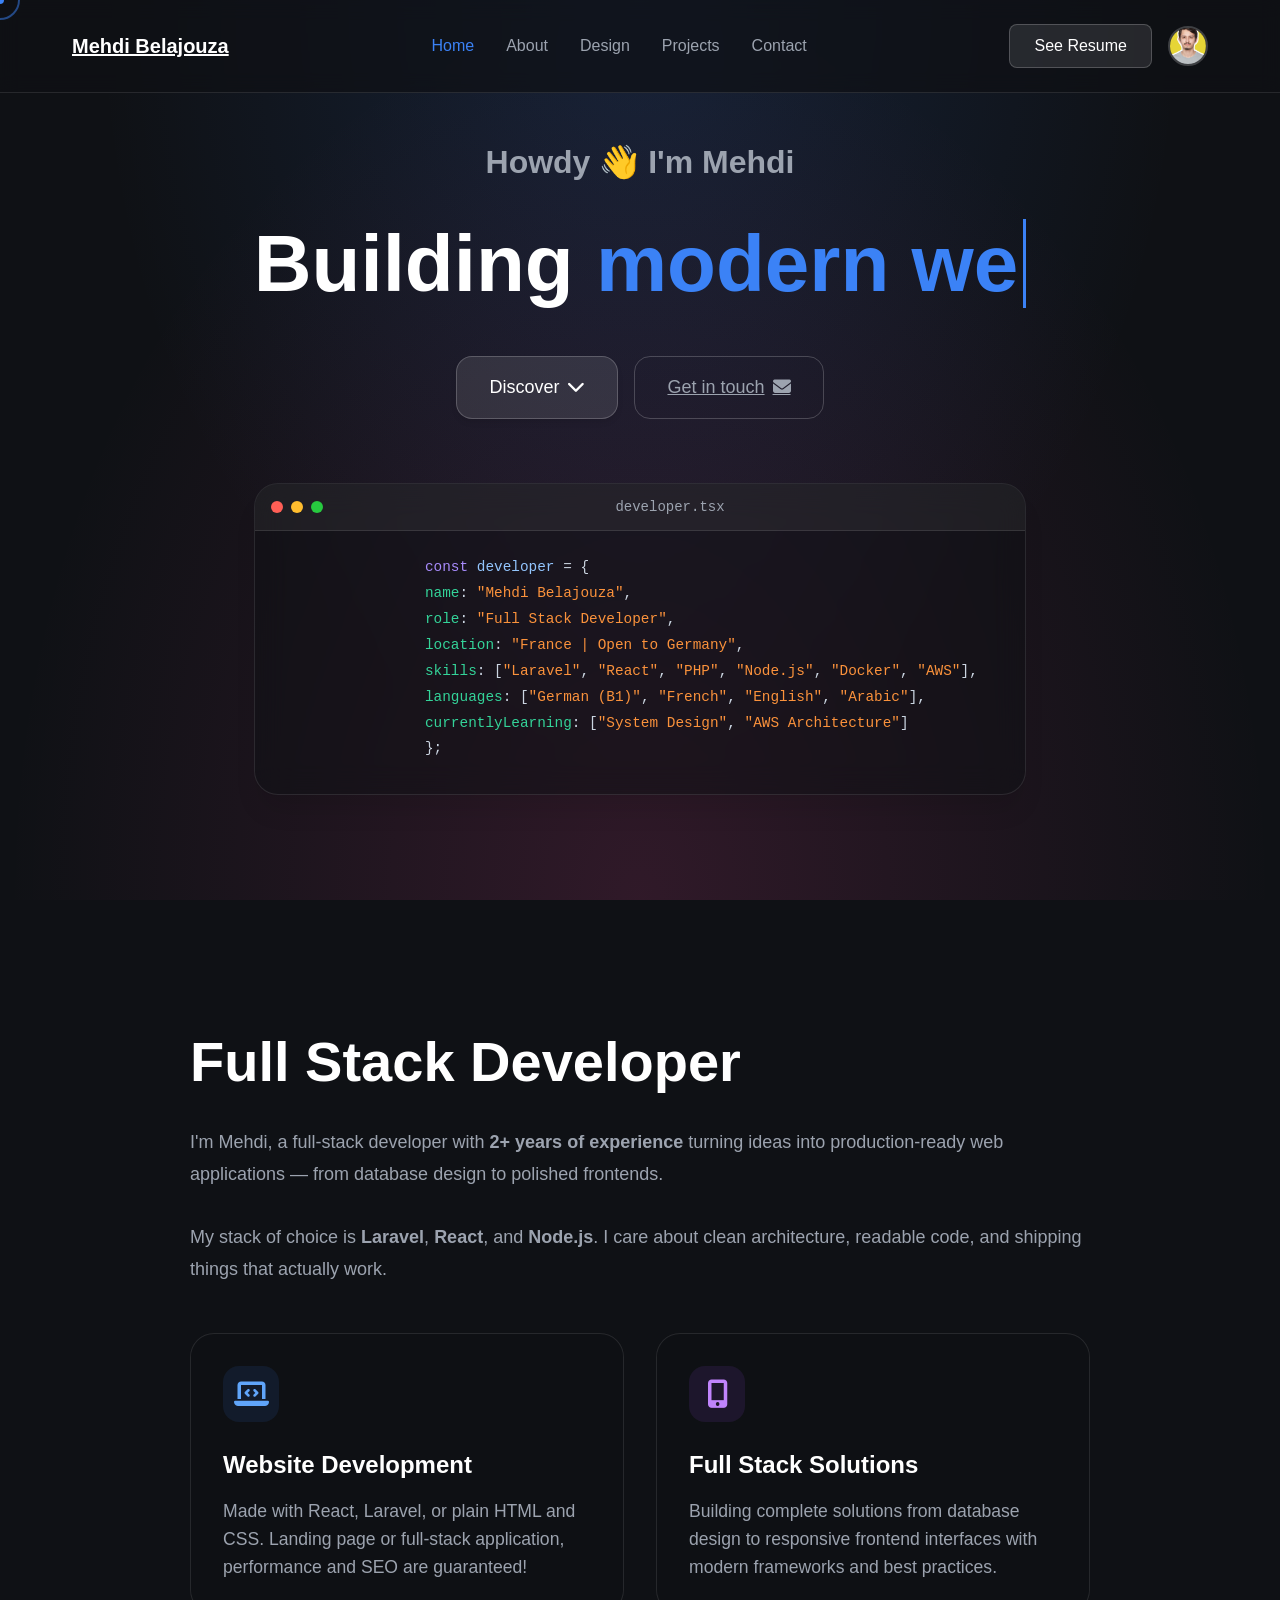
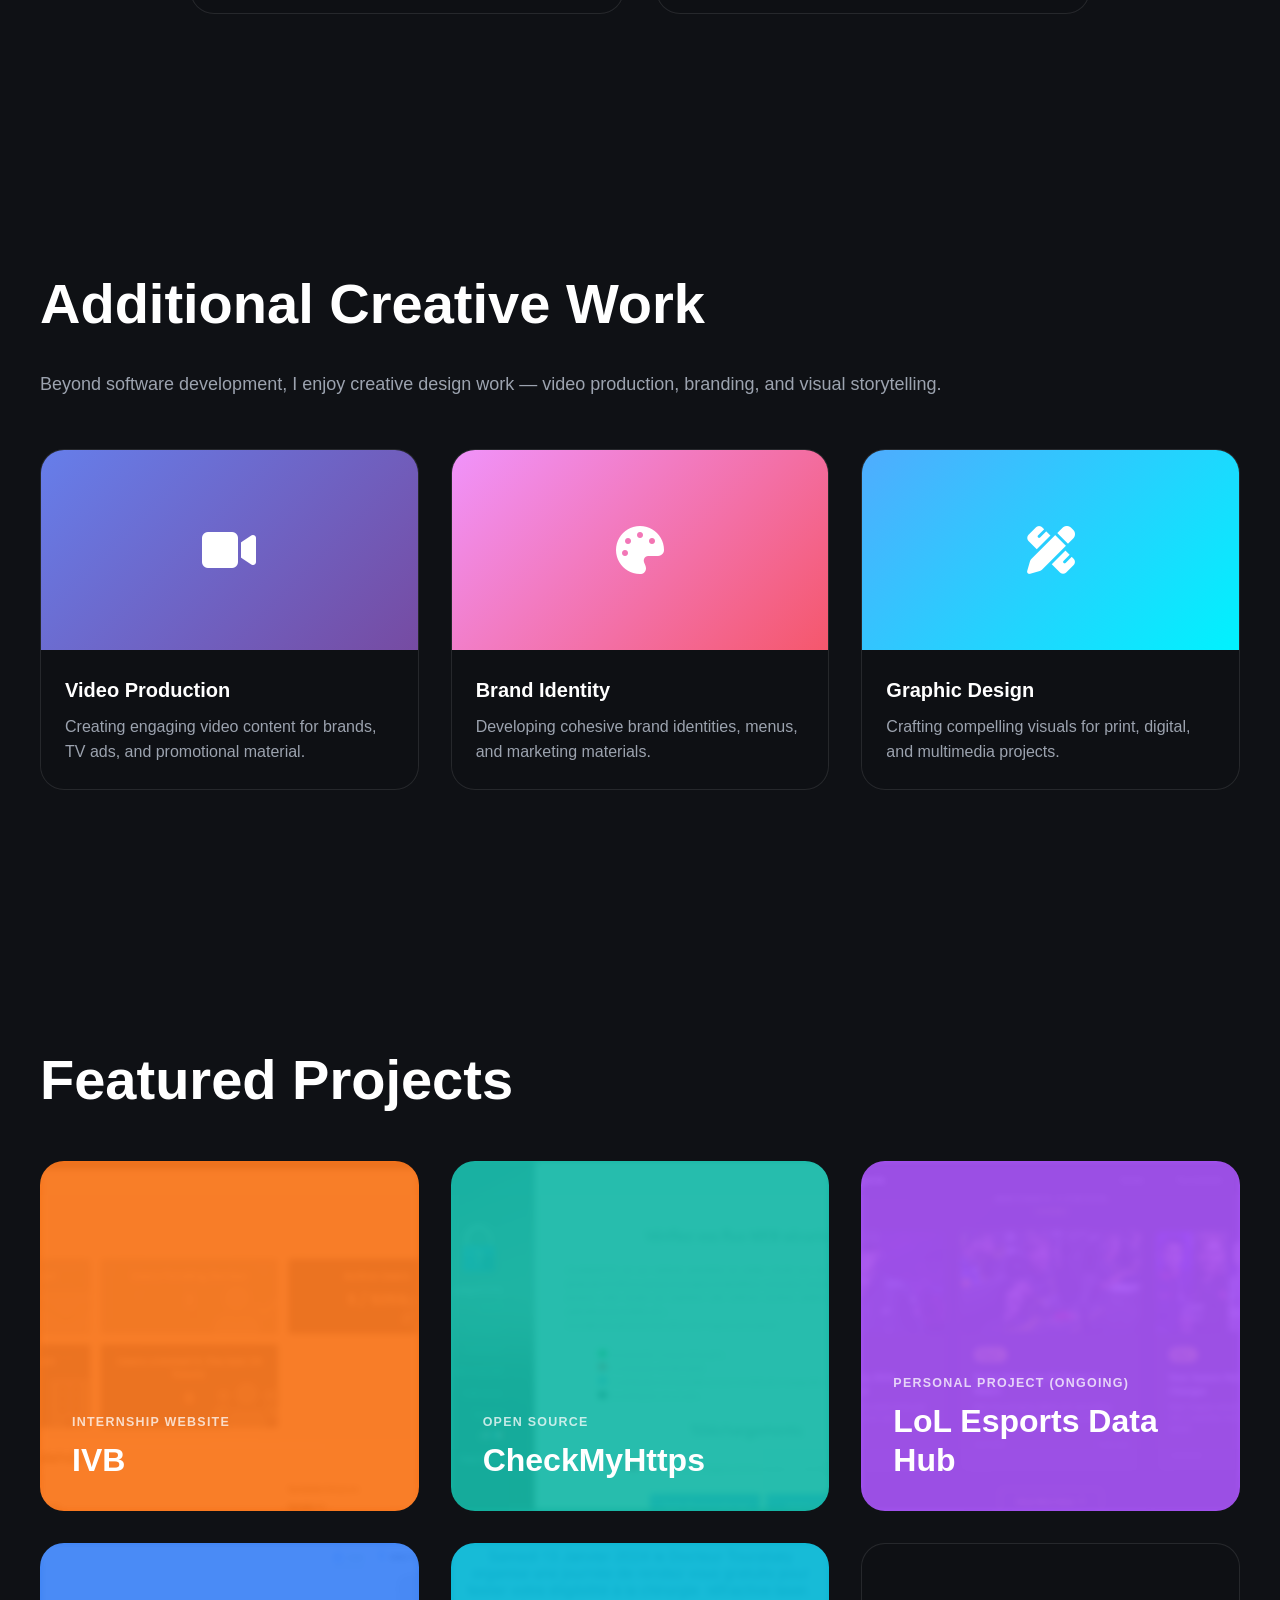
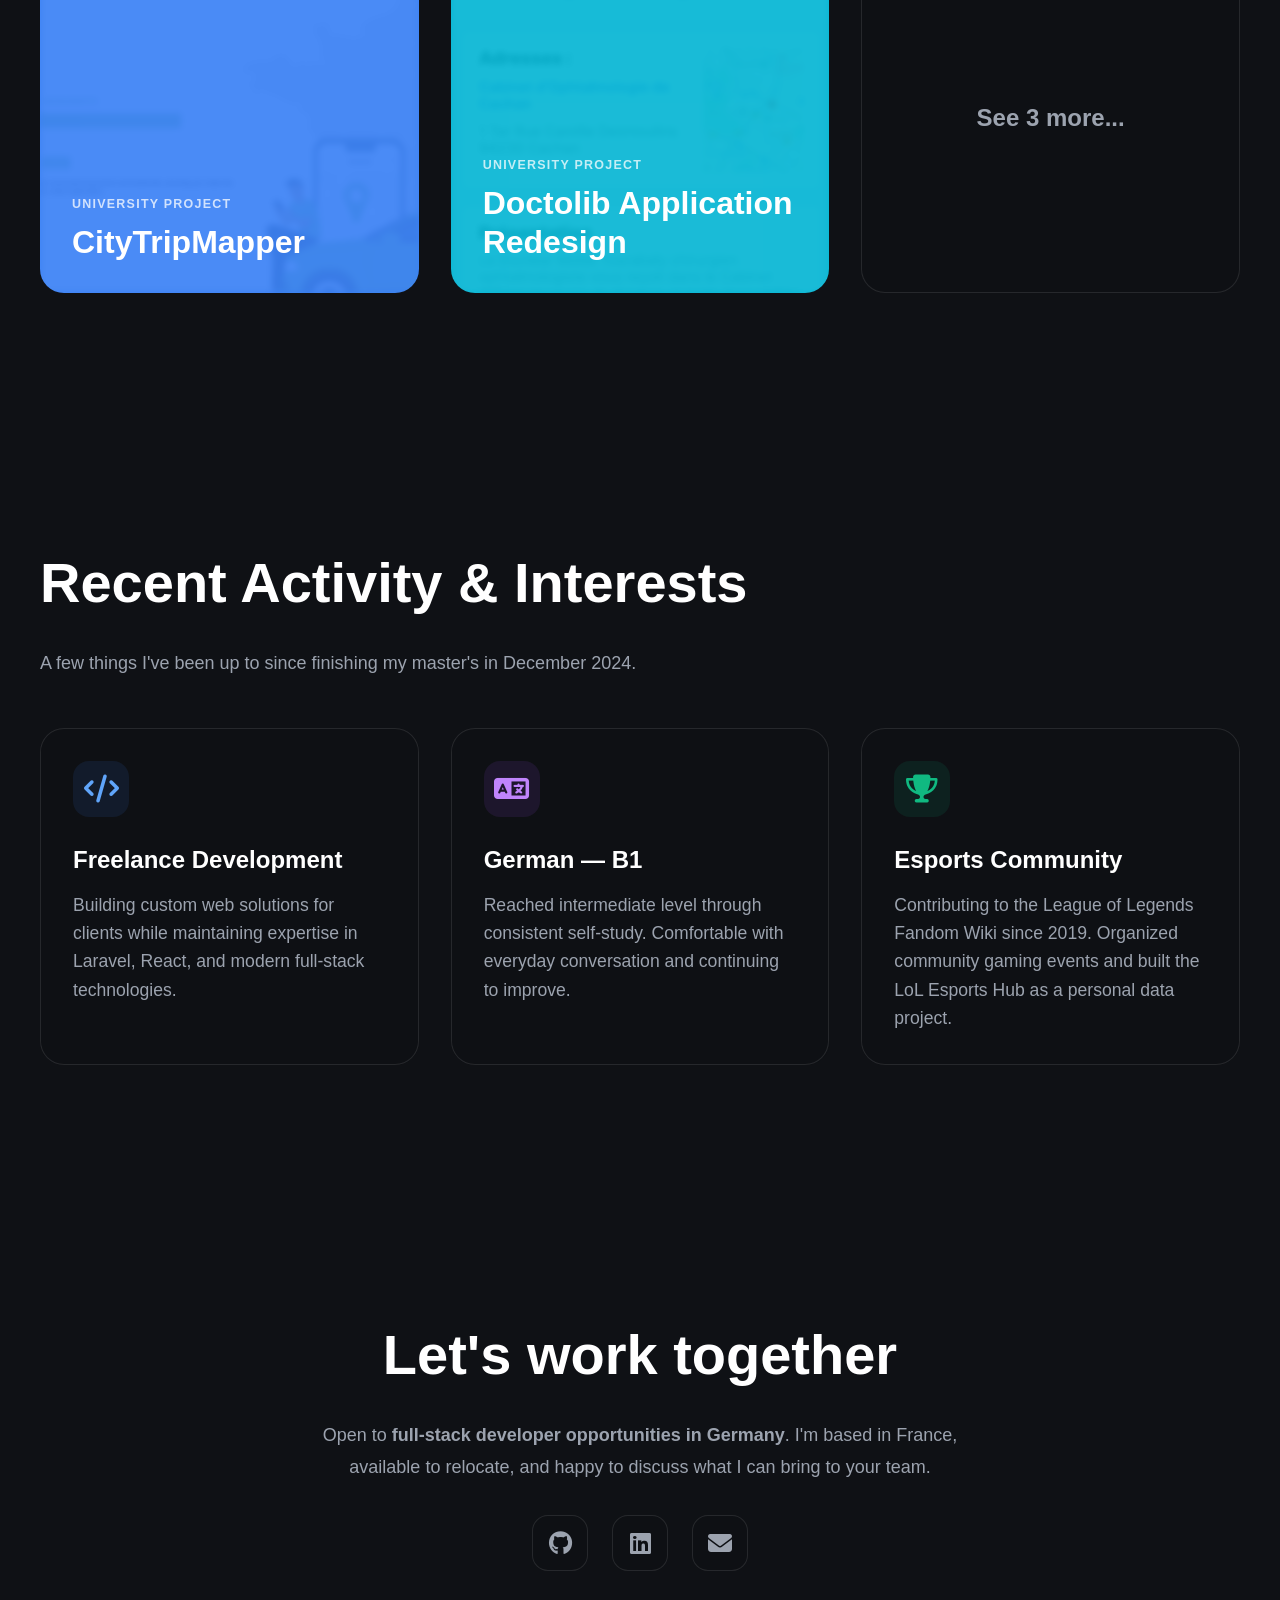
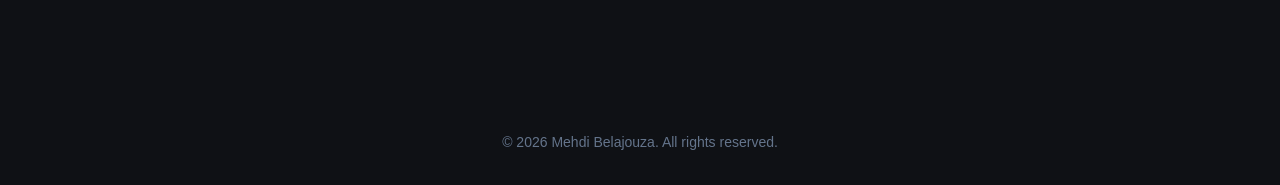
==== commit c313e8e0: "fixing link problem" ====
--- a/index.html
+++ b/index.html
@@ -69,14 +69,15 @@
                     <div class="window-title">developer.tsx</div>
                 </div>
                 <div class="code-content"><pre>
-<span class="code-keyword">const</span> <span class="code-var">developer</span> = {
-  <span class="code-prop">name</span>: <span class="code-string">"Mehdi Belajouza"</span>,
-  <span class="code-prop">role</span>: <span class="code-string">"Junior Full Stack Developer"</span>,
-  <span class="code-prop">location</span>: <span class="code-string">"France | Open to Germany"</span>,
-  <span class="code-prop">skills</span>: [<span class="code-string">"Laravel"</span>, <span class="code-string">"React"</span>, <span class="code-string">"PHP"</span>, <span class="code-string">"Node.js"</span>, <span class="code-string">"Docker"</span>, <span class="code-string">"AWS"</span>],
-  <span class="code-prop">languages</span>: [<span class="code-string">"German (B1)"</span>, <span class="code-string">"French"</span>, <span class="code-string">"English"</span>, <span class="code-string">"Arabic"</span>],
-  <span class="code-prop">currentlyLearning</span>: [<span class="code-string">"System Design"</span>, <span class="code-string">"AWS Architecture"</span>]
-};</pre></div>
+                <span class="code-keyword">const</span> <span class="code-var">developer</span> = {
+                <span class="code-prop">name</span>: <span class="code-string">"Mehdi Belajouza"</span>,
+                <span class="code-prop">role</span>: <span class="code-string">"Full Stack Developer"</span>,
+                <span class="code-prop">location</span>: <span class="code-string">"France | Open to Germany"</span>,
+                <span class="code-prop">skills</span>: [<span class="code-string">"Laravel"</span>, <span class="code-string">"React"</span>, <span class="code-string">"PHP"</span>, <span class="code-string">"Node.js"</span>, <span class="code-string">"Docker"</span>, <span class="code-string">"AWS"</span>],
+                <span class="code-prop">languages</span>: [<span class="code-string">"German (B1)"</span>, <span class="code-string">"French"</span>, <span class="code-string">"English"</span>, <span class="code-string">"Arabic"</span>],
+                <span class="code-prop">currentlyLearning</span>: [<span class="code-string">"System Design"</span>, <span class="code-string">"AWS Architecture"</span>]
+                };</pre>
+                </div>
             </div>
         </div>
     </section>
--- a/style.css
+++ b/style.css
@@ -231,22 +231,56 @@
 }
 
 @media (max-width: 768px) {
+    .hero {
+        padding: 5rem 1.5rem 3rem;
+        min-height: 90vh;
+    }
+
     .hero-title {
-        font-size: 2.5rem;
+        font-size: 2.25rem;
+        margin-bottom: 2rem;
     }
     
     .greeting {
-        font-size: 1.5rem;
+        font-size: 1.25rem;
+        margin-bottom: 1.5rem;
+    }
+
+    .code-window {
+        max-width: 100%;
+        margin: 0 auto;
+    }
+
+    .code-content {
+        padding: 1rem 1.25rem 1.25rem;
+        font-size: 0.75rem;
+        line-height: 1.6;
+    }
+
+    .window-header {
+        padding: 0.625rem 0.875rem;
+    }
+
+    .window-dot {
+        width: 10px;
+        height: 10px;
+    }
+
+    .window-title {
+        font-size: 0.75rem;
     }
     
     .button-group {
         flex-direction: column;
         width: 100%;
+        gap: 0.75rem;
     }
     
     .btn {
         width: 100%;
         justify-content: center;
+        padding: 0.875rem 1.5rem;
+        font-size: 1rem;
     }
 }
 
@@ -1478,7 +1512,7 @@
     
     .project-preview img {
         width: 100% !important;
-        max-width: 400px;
+        max-width: 100%;
         height: auto;
         transform: perspective(1000px) rotateY(0deg) rotateX(0deg);
         border: 3px solid rgba(255, 255, 255, 0.4);
@@ -1490,7 +1524,7 @@
 
     .project-preview[data-carousel="true"] {
         width: 100% !important;
-        max-width: 400px;
+        max-width: 100%;
         transform: perspective(1000px) rotateY(0deg) rotateX(0deg);
         border: 3px solid rgba(255, 255, 255, 0.4);
     }
@@ -1825,10 +1859,13 @@
 
 /* Responsive adjustments */
 @media (max-width: 768px) {
-    .menu-gallery {
-        grid-template-columns: 1fr;
-        gap: 1.5rem;
-        padding: 1rem;
+    .menu-item {
+        height: 380px;
+    }
+
+    .menu-gallery::before,
+    .menu-gallery::after {
+        width: 60px;
     }
     
     .lightbox-close {
@@ -1886,36 +1923,74 @@
 
 /* ─── Responsive ─── */
 @media (max-width: 1200px) {
-    .menu-gallery {
-        --card-width: 340px;
-        --card-height: 460px;
-        --gap: 70px;
-        --base-angle-y: -24deg;
+    .menu-item {
+        height: 420px;
     }
 }
 
 @media (max-width: 800px) {
-    .menu-gallery {
-        --card-width: 86vw;
-        --card-height: calc(86vw * 1.37);
-        --gap: 50px;
-        --base-angle-y: -18deg;
-        --base-angle-x: 8deg;
-        justify-content: flex-start;
-        padding: 4rem 1.5rem;
-    }
-
-    .menu-item::after {
-        left: -28px;
-        width: 28px;
+    .menu-track {
+        animation: scrollMarquee 28s linear infinite;
     }
 
     .menu-item {
-        transform: rotateY(var(--base-angle-y)) rotateX(var(--base-angle-x)) translateZ(0);
-    }
-
-    .menu-item:hover {
-        transform: rotateY(0deg) rotateX(0deg) translateZ(90px) scale(1.07) !important;
+        height: 340px;
+    }
+
+    .menu-overlay {
+        padding: 1rem 0.875rem 0.875rem;
+    }
+}
+
+@media (max-width: 480px) {
+    .hero-title {
+        font-size: 1.875rem;
+        line-height: 1.2;
+    }
+
+    .greeting {
+        font-size: 1.125rem;
+    }
+
+    .code-content {
+        font-size: 0.7rem;
+        padding: 0.875rem 1rem 1rem;
+    }
+
+    .project-title-large {
+        font-size: 1.625rem;
+    }
+
+    .project-card-large {
+        padding: 1.5rem 1.25rem;
+        border-radius: 1.5rem;
+    }
+
+    .project-badge-large {
+        font-size: 0.625rem;
+        padding: 0.5rem 1rem;
+    }
+
+    .menu-item {
+        height: 300px;
+    }
+
+    .video-section::before,
+    .video-section::after {
+        width: 0;
+    }
+
+    .video-showcase {
+        max-width: 100%;
+        border-radius: 1rem;
+    }
+
+    .section-title {
+        font-size: 2.5rem;
+    }
+
+    .about-text {
+        font-size: 1rem;
     }
 }
 
